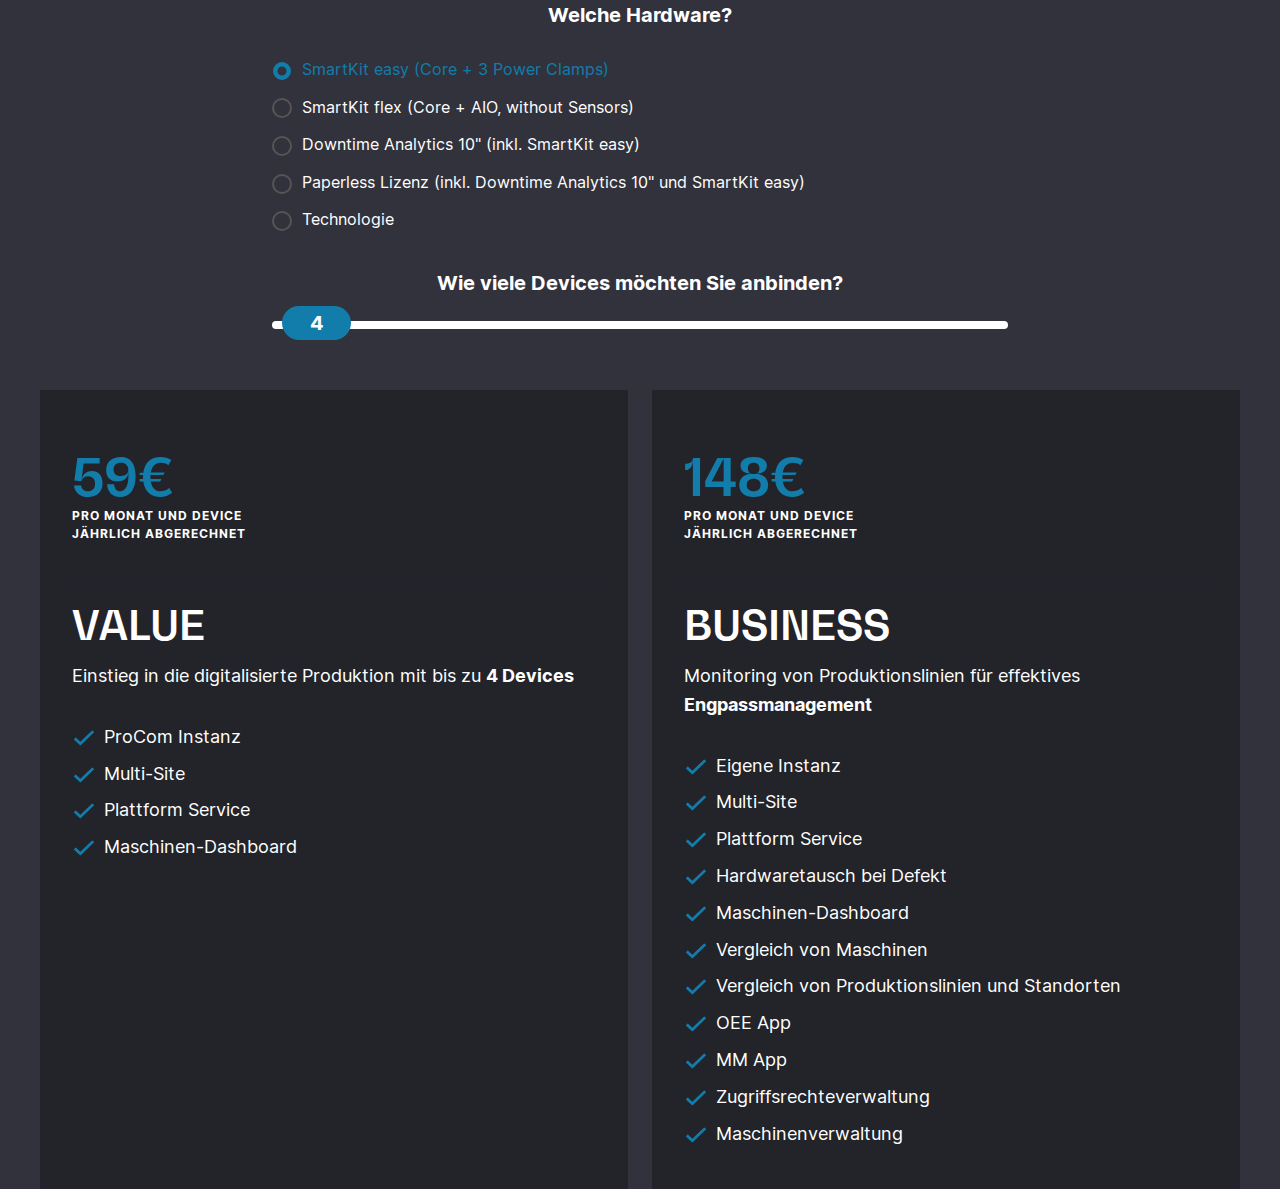
==== index.html @ 14579628 "Clv pricing test" ====
﻿<!DOCTYPE html>
<html xmlns="http://www.w3.org/1999/xhtml" class="" lang="en" style="scroll-behavior: smooth;">
  <head>
    <meta http-equiv="X-UA-Compatible" content="IE=edge">
    <meta charset="utf-8">
    <meta name="viewport" content="minimum-scale=1.0, width=device-width">
    <link rel="icon" type="image/svg+xml" href="./assets/favicon.svg">
    <link rel="icon" type="image/png" href="./assets/favicon.ico">
    <script type="text/javascript" charset="UTF-8" async="" src="code.js"></script>
    <script>
      document.documentElement.classList.remove('no-js');
    </script>
    <link href="main.css" rel="stylesheet">
    <title>Pricing | Clouver</title>
  </head>
  <body class=" js-body" style="">
    <div class="o-container-small">
	  <div class="u-typo-large-bold u-text-center">
	    Welche Hardware?
	  </div>
      <div class="u-mt-3 radio-buttons-container">
	    <div class="radio-button">
          <input class="c-hardware-input radio-button__input" type="radio" id="smartkit-easy" name="hardware" value="smartKitEasy" checked>
          <label class="radio-button__label" for="smartkit-easy"><span class="radio-button__custom"></span>SmartKit easy (Core + 3 Power Clamps)</label>
		</div>
		<br>
	    <div class="radio-button">
          <input class="c-hardware-input radio-button__input" type="radio" id="smartkit-flex" name="hardware" value="smartKitFlex">
          <label class="radio-button__label" for="smartkit-flex"><span class="radio-button__custom"></span>SmartKit flex (Core + AIO, without Sensors)</label>
		</div>
		<br>
	    <div class="radio-button">
          <input class="c-hardware-input radio-button__input" type="radio" id="downtime-analytics" name="hardware" value="downtimeAnalytics">
          <label class="radio-button__label" for="downtime-analytics"><span class="radio-button__custom"></span>Downtime Analytics 10" (inkl. SmartKit easy)</label>
		</div>
		<br>
	    <div class="radio-button">
          <input class="c-hardware-input radio-button__input" type="radio" id="paperless" name="hardware" value="paperless">
          <label class="radio-button__label" for="paperless"><span class="radio-button__custom"></span>Paperless Lizenz (inkl. Downtime Analytics 10" und SmartKit easy)</label>
		</div>
		<br>
	    <div class="radio-button">
          <input class="c-hardware-input radio-button__input" type="radio" id="technology" name="hardware" value="technology">
          <label class="radio-button__label" for="technology"><span class="radio-button__custom"></span>Technologie</label>
		</div>
      </div>
    </div>
    <div class="o-container-small">
      <div class="u-mt-3">
        <div class="u-typo-large-bold u-text-center">
          Wie viele Devices möchten Sie anbinden?
        </div>
        <div class="c-range js-range u-mt-1" style="--component-slider-thumb-width: 69px;">
          <label class="u-visually-hidden" for="range">range</label>
          <span class="c-range__value" style="transform: translateX(0px);">4</span>
          <input class="c-range__input" type="range" id="range" name="range" min="1" max="250" value="4" step="1">
          <div class="c-range__progress-bar" style="background: linear-gradient(to right, var(--token-color-primary), var(--token-color-primary) 0%, var(--token-color-neutral-0) 0%, var(--token-color-neutral-0) 100%);"></div>
        </div>
        <div class="c-loader js-loader o-flex o-jc-center u-mt-3 is-hidden ">
          <div class="c-loader__container">
            <span class="c-loader__square"></span>
            <span class="c-loader__square"></span>
            <span class="c-loader__square"></span>
            <span class="c-loader__square"></span>
          </div>
        </div>
      </div>
    </div>
	<div class="o-section u-py-0">
      <div class="o-container-large">
        <div class="o-grid o-cols-12 o-jc-center o-gap-3 js-pricing-plans u-mt-6">
          <div class="c-pricing-tier o-col-12 o-col-6@>7 is-disabled" data-pricing-type="value" data-price-on-demand="" data-on-demand-label="Price on demand" data-minimum-label="Minimum" data-up-to-label="Up to" data-display-max-items="1" data-display-min-items="1">
            <div class="c-pricing-tier__header">
              <div class="c-pricing-tier__price">
                <span class="c-pricing-tier__price-number">177</span>€
              </div>
              <div class="c-pricing-tier__required">Bis zu 4 Devices</div>
              <div class="c-pricing-tier__price-detail">
                <span class="c-pricing-tier__price-period">
                Pro Monat und Device
                </span>
                <span class="c-pricing-tier__price-period">
                Jährlich abgerechnet
                </span>
              </div>
            </div>
            <div class="c-pricing-tier__body">
              <div class="s-wysiwyg">
                <h4>VALUE</h4>
                <p></p>
                <p>Einstieg in die digitalisierte Produktion mit bis zu <strong>4 Devices</strong></p>
                <p></p>
              </div>
              <ul class="c-checklist c-pricing-tier__checklist u-stack-1">
                <li class="c-checklist__item">
                  <div class="c-checklist__icon c-checklist__icon--check">
                    <span class="c-icon c-checklist__icon-img c-icon--size-3" aria-hidden="true" focusable="false">
                      <svg xmlns="http://www.w3.org/2000/svg" xmlns:xlink="http://www.w3.org/1999/xlink" viewBox="0 0 16 16" xml:space="preserve">
                        <path d="M14.284 2.128 5.077 11.08 1.716 7.779c-.176-.136-.456-.136-.596 0l-1.015.987c-.14.136-.14.408 0 .579l4.691 4.527c.176.17.42.17.596 0L15.895 3.66c.14-.137.14-.409 0-.58l-1.015-.952c-.14-.17-.42-.17-.596 0Z"></path>
                      </svg>
                    </span>
                  </div>
                  <div class="c-checklist__item-text s-wysiwyg">
                    ProCom Instanz
                  </div>
                </li>
                <li class="c-checklist__item">
                  <div class="c-checklist__icon c-checklist__icon--check">
                    <span class="c-icon c-checklist__icon-img c-icon--size-3" aria-hidden="true" focusable="false">
                      <svg xmlns="http://www.w3.org/2000/svg" xmlns:xlink="http://www.w3.org/1999/xlink" viewBox="0 0 16 16" xml:space="preserve">
                        <path d="M14.284 2.128 5.077 11.08 1.716 7.779c-.176-.136-.456-.136-.596 0l-1.015.987c-.14.136-.14.408 0 .579l4.691 4.527c.176.17.42.17.596 0L15.895 3.66c.14-.137.14-.409 0-.58l-1.015-.952c-.14-.17-.42-.17-.596 0Z"></path>
                      </svg>
                    </span>
                  </div>
                  <div class="c-checklist__item-text s-wysiwyg">
                    Multi-Site
                  </div>
                </li>
                <li class="c-checklist__item">
                  <div class="c-checklist__icon c-checklist__icon--check">
                    <span class="c-icon c-checklist__icon-img c-icon--size-3" aria-hidden="true" focusable="false">
                      <svg xmlns="http://www.w3.org/2000/svg" xmlns:xlink="http://www.w3.org/1999/xlink" viewBox="0 0 16 16" xml:space="preserve">
                        <path d="M14.284 2.128 5.077 11.08 1.716 7.779c-.176-.136-.456-.136-.596 0l-1.015.987c-.14.136-.14.408 0 .579l4.691 4.527c.176.17.42.17.596 0L15.895 3.66c.14-.137.14-.409 0-.58l-1.015-.952c-.14-.17-.42-.17-.596 0Z"></path>
                      </svg>
                    </span>
                  </div>
                  <div class="c-checklist__item-text s-wysiwyg">
                    Plattform Service
                  </div>
                </li>
                <li class="c-checklist__item">
                  <div class="c-checklist__icon c-checklist__icon--check">
                    <span class="c-icon c-checklist__icon-img c-icon--size-3" aria-hidden="true" focusable="false">
                      <svg xmlns="http://www.w3.org/2000/svg" xmlns:xlink="http://www.w3.org/1999/xlink" viewBox="0 0 16 16" xml:space="preserve">
                        <path d="M14.284 2.128 5.077 11.08 1.716 7.779c-.176-.136-.456-.136-.596 0l-1.015.987c-.14.136-.14.408 0 .579l4.691 4.527c.176.17.42.17.596 0L15.895 3.66c.14-.137.14-.409 0-.58l-1.015-.952c-.14-.17-.42-.17-.596 0Z"></path>
                      </svg>
                    </span>
                  </div>
                  <div class="c-checklist__item-text s-wysiwyg">
                    Maschinen-Dashboard
                  </div>
                </li>
              </ul>
            </div>
          </div>
          <div class="c-pricing-tier o-col-12 o-col-6@>7" data-pricing-type="business" data-price-on-demand="" data-on-demand-label="Price on demand" data-minimum-label="Minimum" data-up-to-label="Up to" data-display-max-items="1" data-display-min-items="1">
            <!-- <div class="c-pricing-tier__tag"> -->
              <!-- <div class="c-tag c-tag--tertiary"> -->
                <!-- Most popular -->
              <!-- </div> -->
            <!-- </div> -->
            <div class="c-pricing-tier__header">
              <div class="c-pricing-tier__price">
                <span class="c-pricing-tier__price-number">615</span>€
              </div>
              <div class="c-pricing-tier__required"></div>
              <div class="c-pricing-tier__price-detail">
                <span class="c-pricing-tier__price-period">
                Pro Monat und Device
                </span>
                <span class="c-pricing-tier__price-period">
                Jährlich abgerechnet
                </span>
              </div>
            </div>
            <div class="c-pricing-tier__body">
              <div class="s-wysiwyg">
                <h4>BUSINESS</h4>
                <p></p>
                <p>Monitoring von Produktionslinien für effektives <strong>Engpassmanagement</strong></p>
                <p></p>
              </div>
              <ul class="c-checklist c-pricing-tier__checklist u-stack-1">
                <li class="c-checklist__item">
                  <div class="c-checklist__icon c-checklist__icon--check">
                    <span class="c-icon c-checklist__icon-img c-icon--size-3" aria-hidden="true" focusable="false">
                      <svg xmlns="http://www.w3.org/2000/svg" xmlns:xlink="http://www.w3.org/1999/xlink" viewBox="0 0 16 16" xml:space="preserve">
                        <path d="M14.284 2.128 5.077 11.08 1.716 7.779c-.176-.136-.456-.136-.596 0l-1.015.987c-.14.136-.14.408 0 .579l4.691 4.527c.176.17.42.17.596 0L15.895 3.66c.14-.137.14-.409 0-.58l-1.015-.952c-.14-.17-.42-.17-.596 0Z"></path>
                      </svg>
                    </span>
                  </div>
                  <div class="c-checklist__item-text s-wysiwyg">
                    Eigene Instanz
                  </div>
                </li>
                <li class="c-checklist__item">
                  <div class="c-checklist__icon c-checklist__icon--check">
                    <span class="c-icon c-checklist__icon-img c-icon--size-3" aria-hidden="true" focusable="false">
                      <svg xmlns="http://www.w3.org/2000/svg" xmlns:xlink="http://www.w3.org/1999/xlink" viewBox="0 0 16 16" xml:space="preserve">
                        <path d="M14.284 2.128 5.077 11.08 1.716 7.779c-.176-.136-.456-.136-.596 0l-1.015.987c-.14.136-.14.408 0 .579l4.691 4.527c.176.17.42.17.596 0L15.895 3.66c.14-.137.14-.409 0-.58l-1.015-.952c-.14-.17-.42-.17-.596 0Z"></path>
                      </svg>
                    </span>
                  </div>
                  <div class="c-checklist__item-text s-wysiwyg">
                    Multi-Site
                  </div>
                </li>
                <li class="c-checklist__item">
                  <div class="c-checklist__icon c-checklist__icon--check">
                    <span class="c-icon c-checklist__icon-img c-icon--size-3" aria-hidden="true" focusable="false">
                      <svg xmlns="http://www.w3.org/2000/svg" xmlns:xlink="http://www.w3.org/1999/xlink" viewBox="0 0 16 16" xml:space="preserve">
                        <path d="M14.284 2.128 5.077 11.08 1.716 7.779c-.176-.136-.456-.136-.596 0l-1.015.987c-.14.136-.14.408 0 .579l4.691 4.527c.176.17.42.17.596 0L15.895 3.66c.14-.137.14-.409 0-.58l-1.015-.952c-.14-.17-.42-.17-.596 0Z"></path>
                      </svg>
                    </span>
                  </div>
                  <div class="c-checklist__item-text s-wysiwyg">
                    Plattform Service
                  </div>
                  <!-- <div class="c-checklist__label"> -->
                    <!-- NEW -->
                  <!-- </div> -->
                </li>
                <li class="c-checklist__item">
                  <div class="c-checklist__icon c-checklist__icon--check">
                    <span class="c-icon c-checklist__icon-img c-icon--size-3" aria-hidden="true" focusable="false">
                      <svg xmlns="http://www.w3.org/2000/svg" xmlns:xlink="http://www.w3.org/1999/xlink" viewBox="0 0 16 16" xml:space="preserve">
                        <path d="M14.284 2.128 5.077 11.08 1.716 7.779c-.176-.136-.456-.136-.596 0l-1.015.987c-.14.136-.14.408 0 .579l4.691 4.527c.176.17.42.17.596 0L15.895 3.66c.14-.137.14-.409 0-.58l-1.015-.952c-.14-.17-.42-.17-.596 0Z"></path>
                      </svg>
                    </span>
                  </div>
                  <div class="c-checklist__item-text s-wysiwyg">
                    Hardwaretausch bei Defekt
                  </div>
                </li>
                <li class="c-checklist__item">
                  <div class="c-checklist__icon c-checklist__icon--check">
                    <span class="c-icon c-checklist__icon-img c-icon--size-3" aria-hidden="true" focusable="false">
                      <svg xmlns="http://www.w3.org/2000/svg" xmlns:xlink="http://www.w3.org/1999/xlink" viewBox="0 0 16 16" xml:space="preserve">
                        <path d="M14.284 2.128 5.077 11.08 1.716 7.779c-.176-.136-.456-.136-.596 0l-1.015.987c-.14.136-.14.408 0 .579l4.691 4.527c.176.17.42.17.596 0L15.895 3.66c.14-.137.14-.409 0-.58l-1.015-.952c-.14-.17-.42-.17-.596 0Z"></path>
                      </svg>
                    </span>
                  </div>
                  <div class="c-checklist__item-text s-wysiwyg">
                    Maschinen-Dashboard
                  </div>
                </li>
                <li class="c-checklist__item">
                  <div class="c-checklist__icon c-checklist__icon--check">
                    <span class="c-icon c-checklist__icon-img c-icon--size-3" aria-hidden="true" focusable="false">
                      <svg xmlns="http://www.w3.org/2000/svg" xmlns:xlink="http://www.w3.org/1999/xlink" viewBox="0 0 16 16" xml:space="preserve">
                        <path d="M14.284 2.128 5.077 11.08 1.716 7.779c-.176-.136-.456-.136-.596 0l-1.015.987c-.14.136-.14.408 0 .579l4.691 4.527c.176.17.42.17.596 0L15.895 3.66c.14-.137.14-.409 0-.58l-1.015-.952c-.14-.17-.42-.17-.596 0Z"></path>
                      </svg>
                    </span>
                  </div>
                  <div class="c-checklist__item-text s-wysiwyg">
                    Vergleich von Maschinen
                  </div>
                </li>
                <li class="c-checklist__item">
                  <div class="c-checklist__icon c-checklist__icon--check">
                    <span class="c-icon c-checklist__icon-img c-icon--size-3" aria-hidden="true" focusable="false">
                      <svg xmlns="http://www.w3.org/2000/svg" xmlns:xlink="http://www.w3.org/1999/xlink" viewBox="0 0 16 16" xml:space="preserve">
                        <path d="M14.284 2.128 5.077 11.08 1.716 7.779c-.176-.136-.456-.136-.596 0l-1.015.987c-.14.136-.14.408 0 .579l4.691 4.527c.176.17.42.17.596 0L15.895 3.66c.14-.137.14-.409 0-.58l-1.015-.952c-.14-.17-.42-.17-.596 0Z"></path>
                      </svg>
                    </span>
                  </div>
                  <div class="c-checklist__item-text s-wysiwyg">
                    Vergleich von Produktionslinien und Standorten
                  </div>
                </li>
                <li class="c-checklist__item">
                  <div class="c-checklist__icon c-checklist__icon--check">
                    <span class="c-icon c-checklist__icon-img c-icon--size-3" aria-hidden="true" focusable="false">
                      <svg xmlns="http://www.w3.org/2000/svg" xmlns:xlink="http://www.w3.org/1999/xlink" viewBox="0 0 16 16" xml:space="preserve">
                        <path d="M14.284 2.128 5.077 11.08 1.716 7.779c-.176-.136-.456-.136-.596 0l-1.015.987c-.14.136-.14.408 0 .579l4.691 4.527c.176.17.42.17.596 0L15.895 3.66c.14-.137.14-.409 0-.58l-1.015-.952c-.14-.17-.42-.17-.596 0Z"></path>
                      </svg>
                    </span>
                  </div>
                  <div class="c-checklist__item-text s-wysiwyg">
                    OEE App
                  </div>
                </li>
                <li class="c-checklist__item">
                  <div class="c-checklist__icon c-checklist__icon--check">
                    <span class="c-icon c-checklist__icon-img c-icon--size-3" aria-hidden="true" focusable="false">
                      <svg xmlns="http://www.w3.org/2000/svg" xmlns:xlink="http://www.w3.org/1999/xlink" viewBox="0 0 16 16" xml:space="preserve">
                        <path d="M14.284 2.128 5.077 11.08 1.716 7.779c-.176-.136-.456-.136-.596 0l-1.015.987c-.14.136-.14.408 0 .579l4.691 4.527c.176.17.42.17.596 0L15.895 3.66c.14-.137.14-.409 0-.58l-1.015-.952c-.14-.17-.42-.17-.596 0Z"></path>
                      </svg>
                    </span>
                  </div>
                  <div class="c-checklist__item-text s-wysiwyg">
                    MM App
                  </div>
                </li>
                <li class="c-checklist__item">
                  <div class="c-checklist__icon c-checklist__icon--check">
                    <span class="c-icon c-checklist__icon-img c-icon--size-3" aria-hidden="true" focusable="false">
                      <svg xmlns="http://www.w3.org/2000/svg" xmlns:xlink="http://www.w3.org/1999/xlink" viewBox="0 0 16 16" xml:space="preserve">
                        <path d="M14.284 2.128 5.077 11.08 1.716 7.779c-.176-.136-.456-.136-.596 0l-1.015.987c-.14.136-.14.408 0 .579l4.691 4.527c.176.17.42.17.596 0L15.895 3.66c.14-.137.14-.409 0-.58l-1.015-.952c-.14-.17-.42-.17-.596 0Z"></path>
                      </svg>
                    </span>
                  </div>
                  <div class="c-checklist__item-text s-wysiwyg">
                    Zugriffsrechteverwaltung
                  </div>
                </li>
                <li class="c-checklist__item">
                  <div class="c-checklist__icon c-checklist__icon--check">
                    <span class="c-icon c-checklist__icon-img c-icon--size-3" aria-hidden="true" focusable="false">
                      <svg xmlns="http://www.w3.org/2000/svg" xmlns:xlink="http://www.w3.org/1999/xlink" viewBox="0 0 16 16" xml:space="preserve">
                        <path d="M14.284 2.128 5.077 11.08 1.716 7.779c-.176-.136-.456-.136-.596 0l-1.015.987c-.14.136-.14.408 0 .579l4.691 4.527c.176.17.42.17.596 0L15.895 3.66c.14-.137.14-.409 0-.58l-1.015-.952c-.14-.17-.42-.17-.596 0Z"></path>
                      </svg>
                    </span>
                  </div>
                  <div class="c-checklist__item-text s-wysiwyg">
                    Maschinenverwaltung
                  </div>
                </li>
              </ul>
            </div>
          </div>
        </div>
      </div>
    </div>

  </body>
</html>
---- main.css ----
﻿@charset "UTF-8";
*,:after,:before {
  box-sizing:border-box
}
html[focus-within] {
  scroll-behavior:smooth
}
html:focus-within {
  scroll-behavior:smooth
}
body {
  -webkit-text-size-adjust:100%;
  text-rendering:optimizespeed
}



a,
abbr,
acronym,
address,
applet,
article,
aside,
audio,
b,
big,
blockquote,
body,
canvas,
caption,
center,
cite,
code,
dd,
del,
details,
dfn,
div,
dl,
dt,
em,
embed,
fieldset,
figcaption,
figure,
footer,
form,
h1,
h2,
h3,
h4,
h5,
h6,
header,
hgroup,
html,
i,
iframe,
img,
ins,
kbd,
label,
legend,
li,
mark,
menu,
nav,
object,
ol,
output,
p,
pre,
q,
ruby,
s,
samp,
section,
small,
span,
strike,
strong,
sub,
summary,
sup,
table,
tbody,
td,
tfoot,
th,
thead,
time,
tr,
tt,
u,
ul,
var,
video {
  border:0;
  font:inherit;
  font-size:100%;
  margin:0;
  padding:0;
  vertical-align:baseline
}
article,
aside,
details,
figcaption,
figure,
footer,
header,
hgroup,
menu,
nav,
section {
  display:block
}
ol[class],
ol[role=list],
ul[class],
ul[role=list] {
  list-style:none
}
a:not([class]) {
  -webkit-text-decoration-skip:ink;
  text-decoration-skip-ink:auto
}
a:not([href]),
a:not([href]):hover {
  color:inherit;
  text-decoration:none
}
blockquote,
q {
  quotes:none
}
blockquote:after,
blockquote:before,
q:after,
q:before {
  content:"";
  content:none
}
abbr[title] {
  cursor:help;
  text-decoration:underline;
  -webkit-text-decoration:underline dotted currentColor;
  text-decoration:underline dotted currentColor;
  -webkit-text-decoration-skip-ink:none;
  text-decoration-skip-ink:none
}
address {
  font-style:normal;
  line-height:inherit
}
sub,
sup {
  line-height:0;
  position:relative;
  vertical-align:baseline
}
code,
kbd,
pre,
samp {
  font-size:1em
}
pre {
  display:block;
  margin:0;
  overflow:auto
}
pre code {
  color:inherit;
  font-size:inherit;
  word-break:normal
}
code {
  word-wrap:break-word
}
a>code {
  color:inherit
}
kbd kbd {
  font-size:1em;
  padding:0
}
img,
svg {
  vertical-align:middle
}
img,
picture {
  display:block;
  max-width:100%
}
table {
  border-collapse:collapse;
  border-spacing:0;
  caption-side:bottom
}
caption {
  text-align:left
}
th {
  text-align:inherit;
  text-align:-webkit-match-parent
}
tbody,
td,
tfoot,
th,
thead,
tr {
  border:0 solid;
  border-color:inherit
}
label {
  display:inline-block
}
button {
  border-radius:0
}
button,
input,
select,
textarea {
  font:inherit
}
button,
input,
optgroup,
select,
textarea {
  font-family:inherit;
  font-size:inherit;
  line-height:inherit;
  margin:0
}
button:focus:not(.focus-visible) {
  outline:0
}
button:focus:not(:focus-visible) {
  outline:0
}
button,
select {
  text-transform:none
}
[role=button],
button {
  cursor:pointer
}
select {
  word-wrap:normal
}
select:disabled {
  opacity:1
}
[list]::-webkit-calendar-picker-indicator {
  display:none
}
[type=button],
[type=reset],
[type=submit],
button {
  -webkit-appearance:button
}
::-moz-focus-inner {
  border-style:none;
  padding:0
}
textarea {
  resize:vertical
}
fieldset {
  border:0;
  margin:0;
  min-width:0;
  padding:0
}
legend {
  float:left;
  line-height:inherit;
  padding:0;
  width:100%
}
legend+* {
  clear:left
}
::-webkit-datetime-edit-day-field,
::-webkit-datetime-edit-fields-wrapper,
::-webkit-datetime-edit-hour-field,
::-webkit-datetime-edit-minute,
::-webkit-datetime-edit-month-field,
::-webkit-datetime-edit-text,
::-webkit-datetime-edit-year-field {
  padding:0
}
::-webkit-inner-spin-button {
  height:auto
}
[type=search] {
  -webkit-appearance:textfield;
  outline-offset:-2px
}
::-webkit-search-decoration {
  -webkit-appearance:none
}
::-webkit-color-swatch-wrapper {
  padding:0
}
::file-selector-button {
  font:inherit
}
::-webkit-file-upload-button {
  -webkit-appearance:button;
  font:inherit
}
output {
  display:inline-block
}
iframe {
  border:0
}
summary {
  cursor:pointer;
  display:list-item
}
progress {
  vertical-align:baseline
}
[hidden] {
  display:none!important
}
@media (prefers-reduced-motion:reduce) {
  html[focus-within] {
    scroll-behavior:auto
  }
  html:focus-within {
    scroll-behavior:auto
  }
  *,
  :after,
  :before {
    animation-duration:.01ms!important;
    animation-iteration-count:1!important;
    scroll-behavior:auto!important;
    transition-duration:.01ms!important
  }
}
:root {
  font-size:100%;
  height:-webkit-fill-available;
  min-height:100%;
  overflow-y:scroll
}
html {
  --c-site-header-height:5rem;
  scroll-behavior:smooth
}
@media screen and (min-width:62em) {
  html {
    --c-site-header-height:5.75rem
  }
}
body {
  -webkit-font-smoothing:antialiased;
  -moz-osx-font-smoothing:grayscale;
  min-height:100vh;
  min-height:-webkit-fill-available
}
.p-main {
  padding-top:5rem;
  padding-top:var(--c-site-header-height);
  position:relative
}
.p-main:before {
  background-color:#121a2b;
  background-color:var(--token-color-neutral-0);
  content:"";
  display:block;
  height:5rem;
  height:var(--c-site-header-height);
  left:0;
  position:absolute;
  top:0;
  width:100%
}
@font-face {
  font-family:"Inter";
  font-style:normal;
  font-weight:400;
  font-display:swap;
  src:url("./assets/inter-400-regular.woff2") format("woff2");
  unicode-range:U+0000-00FF,
  U+0131,
  U+0152-0153,
  U+02BB-02BC,
  U+02C6,
  U+02DA,
  U+02DC,
  U+2000-206F,
  U+2074,
  U+20AC,
  U+2122,
  U+2191,
  U+2193,
  U+2212,
  U+2215,
  U+FEFF,
  U+FFFD
}
@font-face {
  font-family:"Inter";
  font-style:italic;
  font-weight:400;
  font-display:swap;
  src:url("./assets/inter-400-italic.woff2") format("woff2");
  unicode-range:U+0000-00FF,
  U+0131,
  U+0152-0153,
  U+02BB-02BC,
  U+02C6,
  U+02DA,
  U+02DC,
  U+2000-206F,
  U+2074,
  U+20AC,
  U+2122,
  U+2191,
  U+2193,
  U+2212,
  U+2215,
  U+FEFF,
  U+FFFD
}
@font-face {
  font-family:"Inter";
  font-style:normal;
  font-weight:700;
  font-display:swap;
  src:url("./assets/inter-700-bold.woff2") format("woff2");
  unicode-range:U+0000-00FF,
  U+0131,
  U+0152-0153,
  U+02BB-02BC,
  U+02C6,
  U+02DA,
  U+02DC,
  U+2000-206F,
  U+2074,
  U+20AC,
  U+2122,
  U+2191,
  U+2193,
  U+2212,
  U+2215,
  U+FEFF,
  U+FFFD
}
@font-face {
  font-family:"Bw Gradual";
  font-style:normal;
  font-weight:700;
  font-display:swap;
  src:url("./assets/bw-gradual-700-bold.woff2") format("woff2");
  unicode-range:U+0000-00FF,
  U+0131,
  U+0152-0153,
  U+02BB-02BC,
  U+02C6,
  U+02DA,
  U+02DC,
  U+2000-206F,
  U+2074,
  U+20AC,
  U+2122,
  U+2191,
  U+2193,
  U+2212,
  U+2215,
  U+FEFF,
  U+FFFD
}
:root {
  --token-color-primary:#127dab;
  --token-color-secondary:#47cbff;
  --token-color-tertiary:#7b61ff;
  --token-color-neutral-0:#fff;
  --token-color-neutral-0-4:rgba(18,26,43,.04);
  --token-color-neutral-0-10:rgba(18,26,43,.1);
  --token-color-neutral-0-20:rgba(18,26,43,.2);
  --token-color-neutral-0-40:rgba(18,26,43,.4);
  --token-color-neutral-0-50:rgba(18,26,43,.5);
  --token-color-neutral-0-60:rgba(18,26,43,.6);
  --token-color-neutral-0-85:rgba(18,26,43,.85);
  --token-color-neutral-30:#424957;
  --token-color-neutral-56:#888c96;
  --token-color-neutral-90:#f3f5f7;
  --token-color-neutral-100:#32323c;
  --token-color-neutral-100-10:hsla(0,0%,100%,.1);
  --token-color-neutral-100-20:hsla(0,0%,100%,.2);
  --token-color-neutral-100-50:hsla(0,0%,100%,.5);
  --token-color-neutral-100-80:hsla(0,0%,100%,.8);
  --token-color-default-background:var(--token-color-neutral-100);
  --token-color-default-text:var(--token-color-neutral-0);
  --token-color-default-link:var(--token-color-neutral-0);
  --token-color-default-link-hover:var(--token-color-primary);
  --token-color-default-focus:var(--token-color-secondary);
  --token-color-default-border:var(--token-color-primary);
  --token-color-default-box-shadow:rgba(61,67,127,.2);
  --token-color-default-transparent:rgba(18,26,43,0);
  --token-color-succes-100:#b8f887;
  --token-color-succes-100-10:hsla(94,89%,75%,.1);
  --token-font-family-primary:Inter,Roboto,sans-serif;
  --token-h1-font-family:Bw Gradual;
  --token-h1-font-weight:700;
  --token-h1-font-size:3.25rem;
  --token-h1-line-height:1;
  --token-h2-font-family:Bw Gradual;
  --token-h2-font-weight:700;
  --token-h2-font-size:2.75rem;
  --token-h2-line-height:1;
  --token-h3-font-family:Bw Gradual;
  --token-h3-font-weight:700;
  --token-h3-font-size:2rem;
  --token-h3-line-height:1.1;
  --token-h4-font-family:Bw Gradual;
  --token-h4-font-weight:700;
  --token-h4-font-size:1.5rem;
  --token-h4-line-height:1.1;
  --token-h5-font-family:Bw Gradual;
  --token-h5-font-weight:700;
  --token-h5-font-size:0.75rem;
  --token-h5-line-height:1.125rem;
  --token-h6-font-family:var(--token-font-family-primary);
  --token-h6-font-weight:700;
  --token-h6-font-size:1.25rem;
  --token-h6-line-height:1.1;
  --token-h7-font-family:var(--token-font-family-primary);
  --token-h7-font-weight:700;
  --token-h7-font-size:1.125rem;
  --token-h7-line-height:1.1;
  --token-subtitle-font-family:var(--token-font-family-primary);
  --token-subtitle-font-weight:700;
  --token-subtitle-font-size:0.75rem;
  --token-subtitle-line-height:1.125rem;
  --token-subtitle-text-transform:uppercase;
  --token-subtitle-letter-spacing:0.0625rem;
  --token-subtitle-extra-small-font-size:0.6875rem;
  --token-subtitle-small-font-size:0.75rem;
  --token-subtitle-medium-font-size:1rem;
  --token-p-font-family:var(--token-font-family-primary);
  --token-p-font-weight:100;
  --token-p-font-size:1rem;
  --token-p-line-height:1.6;
  --token-p-small-font-size:1rem;
  --token-p-xsmall-font-size:0.875rem;
  --token-p-bold-font-family:var(--token-font-family-primary);
  --token-p-bold-font-weight:700;
  --token-p-bold-font-size:1rem;
  --token-p-bold-line-height:1.6;
  --token-p-large-bold-font-family:var(--token-font-family-primary);
  --token-p-large-bold-font-weight:700;
  --token-p-large-bold-font-size:1.125rem;
  --token-p-large-bold-line-height:1.6;
  --token-p-large-font-family:var(--token-font-family-primary);
  --token-p-large-font-weight:100;
  --token-p-large-font-size:1.125rem;
  --token-p-large-line-height:1.6;
  --token-tag-font-family:var(--token-font-family-primary);
  --token-tag-font-weight:700;
  --token-tag-font-size:0.75rem;
  --token-tag-line-height:1.125rem;
  --token-tag-text-transform:uppercase;
  --token-tag-letter-spacing:0.0625rem;
  --token-footer-legal-link-font-family:var(--token-font-family-primary);
  --token-footer-legal-link-font-weight:100;
  --token-footer-legal-link-font-size:0.875rem;
  --token-footer-legal-link-line-height:1.125rem;
  --token-link-font-family:var(--token-font-family-primary);
  --token-link-font-weight:700;
  --token-link-font-size:1rem;
  --token-link-line-height:1.4;
  --token-link-small-font-size:0.875rem;
  --token-link-small-line-height:1.2;
  --token-label-font-family:var(--token-font-family-primary);
  --token-label-font-weight:100;
  --token-label-font-size:0.75rem;
  --token-label-line-height:1.125rem;
  --token-label-active-font-weight:700
}
@media screen and (min-width:45em) {
  :root {
    --token-h1-font-size:4.5rem
  }
}
@media screen and (min-width:75em) {
  :root {
    --token-h1-font-size:6.25rem
  }
}
@media screen and (min-width:45em) {
  :root {
    --token-h2-font-size:4rem
  }
}
@media screen and (min-width:75em) {
  :root {
    --token-h2-font-size:4.5rem
  }
}
@media screen and (min-width:45em) {
  :root {
    --token-h3-font-size:3.25rem;
    --token-h4-font-size:2.5rem;
    --token-h5-font-size:0.75rem;
    --token-h6-font-size:2rem;
    --token-h7-font-size:1.5rem;
    --token-subtitle-extra-small-font-size:1.125rem;
    --token-subtitle-font-size:1.125rem;
    --token-p-font-size:1.125rem;
    --token-p-bold-font-size:1.125rem;
    --token-p-large-bold-font-size:1.25rem;
    --token-p-large-font-size:1.25rem
  }
}
:root {
  --token-border-radius-small:0.125rem;
  --token-border-radius-medium:0.25rem;
  --token-border-radius-large:8px;
  --token-border-radius-xl:16px;
  --token-border-radius-xxl:24px;
  --token-border-radius-round:100%;
  --token-border-width-thin:0.0625rem;
  --token-border-width-slim:0.125rem;
  --token-border-width-strong:0.1875rem;
  --token-border-width-fat:0.3125rem;
  --token-border-style-default:solid;
  --token-border-style-focus:dashed;
  --token-box-shadow-subtle:0 0.25rem 0.5rem var(--token-color-default-box-shadow);
  --token-box-shadow-pronounced:0 0.75rem 1rem var(--token-color-default-box-shadow);
  --token-box-shadow-strong:0 0 1rem var(--token-color-default-box-shadow);
  --token-box-shadow-distant:0 1rem 1.5rem var(--token-color-default-box-shadow);
  --token-box-shadow-extra-distant:3.125rem 3.125rem 3.75rem 0.625rem var(--token-color-default-box-shadow);
  --token-transition-duration-1:100ms;
  --token-transition-duration-2:200ms;
  --token-transition-duration-default:250ms;
  --token-transition-duration-3:300ms;
  --token-transition-duration-4:400ms;
  --token-transition-duration-5:500ms;
  --token-transition-duration-8:800ms;
  --token-transition-timing-function-default:ease-in-out;
  --token-transition-timing-function-overshoot:cubic-bezier(0.18,0.89,0.32,1.28);
  --token-transition-timing-function-ease-out:cubic-bezier(0,0.59,0.23,1);
  --token-gradient-default-up:linear-gradient(359.98deg,var(--token-color-primary) 12.98%,var(--token-color-tertiary) 64.89%,var(--token-color-secondary) 116.05%);
  --token-gradient-default-down:linear-gradient(180deg,var(--token-color-primary) 12.98%,var(--token-color-tertiary) 64.89%,var(--token-color-secondary) 116.05%);
  --token-gradient-default-vertical:linear-gradient(90.16deg,var(--token-color-primary) -0.65%,var(--token-color-tertiary) 80.71%,var(--token-color-secondary) 101.13%);
  --token-gradient-overlay-media:linear-gradient(180deg,transparent 21.62%,var(--token-color-neutral-0-50) 89.89%);
  --token-linear-gradient-start:var(--token-color-primary);
  --token-linear-gradient-middle:var(--token-color-tertiary);
  --token-linear-gradient-end:var(--token-color-secondary);
  --token-linear-gradient-vertical-angle:5deg;
  --token-linear-gradient-vertical:linear-gradient(var(--token-linear-gradient-vertical-angle),var(--token-linear-gradient-start),var(--token-linear-gradient-middle),var(--token-linear-gradient-end));
  --token-linear-gradient-horizontal-angle:90deg;
  --token-linear-gradient-horizontal:linear-gradient(var(--token-linear-gradient-horizontal-angle),var(--token-linear-gradient-start),var(--token-linear-gradient-middle),var(--token-linear-gradient-end));
  --token-linear-gradient-transparent-start:var(--token-color-default-transparent);
  --token-linear-gradient-transparent-end:var(--token-color-neutral-0);
  --token-linear-gradient-transparent:linear-gradient(var(--token-linear-gradient-transparent-start),var(--token-linear-gradient-transparent-end))
}
body {
  background-color:#32323c;
  background-color:var(--token-color-default-background);
  color:#121a2b;
  color:var(--token-color-default-text);
  font-family:Inter,Roboto,sans-serif;
  font-family:var(--token-p-font-family);
  font-size:1rem;
  font-size:var(--token-p-font-size);
  font-weight:100;
  font-weight:var(--token-p-font-weight);
  line-height:1.6;
  line-height:var(--token-p-line-height);
  overflow-x:hidden
}
body.has-scroll-disabled {
  left:0;
  pointer-events:none;
  position:fixed;
  right:0;
  width:100%
}
@media screen and (max-width:44.9375em) {
  body.has-scroll-disabled-mobile {
    left:0;
    pointer-events:none;
    position:fixed;
    right:0;
    width:100%
  }
}
.focus-visible {
  outline:.1875rem dashed #47cbff;
  outline:var(--token-border-width-strong) var(--token-border-style-focus) var(--token-color-default-focus)
}
:focus-visible {
  outline:.1875rem dashed #47cbff;
  outline:var(--token-border-width-strong) var(--token-border-style-focus) var(--token-color-default-focus)
}
h1 {
  font-family:Inter,Roboto,sans-serif;
  font-family:var(--token-h1-font-family);
  font-size:3.25rem;
  font-size:var(--token-h1-font-size);
  font-weight:700;
  font-weight:var(--token-h1-font-weight);
  line-height:1;
  line-height:var(--token-h1-line-height)
}
h2,
h3,
h4,
h5,
h6 {
  color:#121a2b;
  color:var(--scope-scheme-contrast,var(--token-color-neutral-0))
}
h2 {
  font-family:Inter,Roboto,sans-serif;
  font-family:var(--token-h2-font-family);
  font-size:2.75rem;
  font-size:var(--token-h2-font-size);
  font-weight:700;
  font-weight:var(--token-h2-font-weight);
  line-height:1;
  line-height:var(--token-h2-line-height)
}
h3 {
  font-family:Inter,Roboto,sans-serif;
  font-family:var(--token-h3-font-family);
  font-size:2rem;
  font-size:var(--token-h3-font-size);
  font-weight:700;
  font-weight:var(--token-h3-font-weight);
  line-height:1.1;
  line-height:var(--token-h3-line-height)
}
h4 {
  font-family:Inter,Roboto,sans-serif;
  font-family:var(--token-h4-font-family);
  font-size:1.5rem;
  font-size:var(--token-h4-font-size);
  font-weight:700;
  font-weight:var(--token-h4-font-weight);
  line-height:1.1;
  line-height:var(--token-h4-line-height)
}
h5 {
  font-family:Inter,Roboto,sans-serif;
  font-family:var(--token-h5-font-family);
  font-size:.75rem;
  font-size:var(--token-h5-font-size);
  font-weight:700;
  font-weight:var(--token-h5-font-weight);
  line-height:1.125rem;
  line-height:var(--token-h5-line-height);
  text-transform:uppercase
}
h6 {
  font-family:Inter,Roboto,sans-serif;
  font-family:var(--token-h7-font-family);
  font-size:1.125rem;
  font-size:var(--token-h7-font-size);
  font-weight:700;
  font-weight:var(--token-h7-font-weight);
  line-height:1.1;
  line-height:var(--token-h7-line-height)
}
p {
  color:#121a2b;
  color:var(--scope-scheme-contrast,var(--token-color-neutral-0))
}
a,
p {
  font-family:Inter,Roboto,sans-serif;
  font-family:var(--token-p-font-family);
  font-size:1rem;
  font-size:var(--token-p-font-size);
  font-weight:100;
  font-weight:var(--token-p-font-weight);
  line-height:1.6;
  line-height:var(--token-p-line-height)
}
a {
  color:#121a2b;
  color:var(--token-color-default-link);
  transition:color .25s ease-in-out;
  transition:color var(--token-transition-duration-default) ease-in-out
}
a:hover {
  color:#ff196a;
  color:var(--token-color-default-link-hover)
}
.o-grid {
  display:grid
}
[class*=o-grid][class*=o-gap] {
  gap:initial;
  gap:var(--object-grid-gap,unset)
}
[class*=o-grid][class*=o-col-gap] {
  -moz-column-gap:initial;
  column-gap:normal;
  -moz-column-gap:var(--object-grid-col-gap,unset);
  column-gap:var(--object-grid-col-gap,unset)
}
[class*=o-grid][class*=o-row-gap] {
  row-gap:normal;
  row-gap:var(--object-grid-row-gap,unset)
}
[class*=o-grid].o-gap,
[class*=o-grid].o-gap-2 {
  --object-grid-gap:16px
}
[class*=o-grid].o-gap-3 {
  --object-grid-gap:24px
}
[class*=o-grid].o-gap-4 {
  --object-grid-gap:32px
}
[class*=o-grid].o-col-gap-5 {
  --object-grid-col-gap:40px
}
[class*=o-grid].o-row-gap-4 {
  --object-grid-row-gap:32px
}
[class*=o-grid].o-row-gap-5 {
  --object-grid-row-gap:40px
}
@media screen and (min-width:62em) {
  [class*=o-grid].o-gap\@\>9 {
    --object-grid-gap:16px
  }
}
@media screen and (min-width:45em) {
  [class*=o-grid].o-gap-4\@\>7 {
    --object-grid-gap:32px
  }
}
@media screen and (min-width:75em) {
  [class*=o-grid].o-gap-7\@\>12 {
    --object-grid-gap:56px
  }
}
[class*=o-grid][class*=o-cols] {
  --object-grid-cols-amount:1;
  --object-grid-cols:repeat(var(--object-grid-cols-amount),minmax(0,1fr));
  grid-template-columns:var(--object-grid-cols)
}
[class*=o-grid].o-cols-1 {
  --object-grid-cols-amount:1
}
[class*=o-grid].o-cols-10 {
  --object-grid-cols-amount:10
}
[class*=o-grid].o-cols-12 {
  --object-grid-cols-amount:12
}
@media screen and (min-width:45em) {
  [class*=o-grid].o-cols-2\@\>7 {
    --object-grid-cols-amount:2
  }
  [class*=o-grid].o-cols-12\@\>7 {
    --object-grid-cols-amount:12
  }
}
@media screen and (min-width:62em) {
  [class*=o-grid].o-cols-12\@\>9 {
    --object-grid-cols-amount:12
  }
}
@media screen and (min-width:75em) {
  [class*=o-grid].o-cols-1\@\>12 {
    --object-grid-cols-amount:1
  }
}
[class*=o-grid][class*=o-rows] {
  --object-grid-rows-amount:1;
  --object-grid-rows:repeat(var(--object-grid-rows-amount),minmax(0,1fr));
  grid-template-rows:var(--object-grid-rows)
}
[class*=o-grid]>[class*=o-col] {
  --object-grid-col-amount:1;
  --object-grid-col-start:span var(--object-grid-col-amount);
  --object-grid-col-end:span var(--object-grid-col-amount);
  grid-column-end:var(--object-grid-col-end);
  grid-column-start:var(--object-grid-col-start)
}
[class*=o-grid]>.o-col-1 {
  --object-grid-col-amount:1
}
[class*=o-grid]>.o-col-2 {
  --object-grid-col-amount:2
}
[class*=o-grid]>.o-col-10 {
  --object-grid-col-amount:10
}
[class*=o-grid]>.o-col-12 {
  --object-grid-col-amount:12
}
@media screen and (min-width:45em) {
  [class*=o-grid]>.o-col-2\@\>7 {
    --object-grid-col-amount:2
  }
  [class*=o-grid]>.o-col-4\@\>7 {
    --object-grid-col-amount:4
  }
  [class*=o-grid]>.o-col-5\@\>7 {
    --object-grid-col-amount:5
  }
  [class*=o-grid]>.o-col-6\@\>7 {
    --object-grid-col-amount:6
  }
  [class*=o-grid]>.o-col-8\@\>7 {
    --object-grid-col-amount:8
  }
  [class*=o-grid]>.o-col-12\@\>7 {
    --object-grid-col-amount:12
  }
}
@media screen and (min-width:62em) {
  [class*=o-grid]>.o-col-3\@\>9 {
    --object-grid-col-amount:3
  }
  [class*=o-grid]>.o-col-4\@\>9 {
    --object-grid-col-amount:4
  }
  [class*=o-grid]>.o-col-5\@\>9 {
    --object-grid-col-amount:5
  }
  [class*=o-grid]>.o-col-6\@\>9 {
    --object-grid-col-amount:6
  }
  [class*=o-grid]>.o-col-8\@\>9 {
    --object-grid-col-amount:8
  }
  [class*=o-grid]>.o-col-12\@\>9 {
    --object-grid-col-amount:12
  }
}
@media screen and (min-width:75em) {
  [class*=o-grid]>.o-col-1\@\>12 {
    --object-grid-col-amount:1
  }
  [class*=o-grid]>.o-col-3\@\>12 {
    --object-grid-col-amount:3
  }
  [class*=o-grid]>.o-col-4\@\>12 {
    --object-grid-col-amount:4
  }
  [class*=o-grid]>.o-col-6\@\>12 {
    --object-grid-col-amount:6
  }
}
[class*=o-grid]>[class*=o-col-start] {
  grid-column-start:unset;
  grid-column-start:var(--object-grid-col-start,unset)
}
@media screen and (min-width:62em) {
  [class*=o-grid]>.o-col-start-2\@\>9 {
    --object-grid-col-start:2
  }
  [class*=o-grid]>.o-col-start-3\@\>9 {
    --object-grid-col-start:3
  }
  [class*=o-grid]>.o-col-start-4\@\>9 {
    --object-grid-col-start:4
  }
}
[class*=o-grid]>[class*=o-col-end] {
  grid-column-end:unset;
  grid-column-end:var(--object-grid-col-end,unset)
}
[class*=o-grid]>[class*=o-row] {
  --object-grid-row-amount:1;
  --object-grid-row-start:span var(--object-grid-row-amount);
  --object-grid-row-end:span var(--object-grid-row-amount);
  grid-row-end:var(--object-grid-row-end);
  grid-row-start:var(--object-grid-row-start)
}
[class*=o-grid]>[class*=o-row-start] {
  grid-row-start:unset;
  grid-row-start:var(--object-grid-row-start,unset)
}
[class*=o-grid]>[class*=o-row-end] {
  grid-row-end:unset;
  grid-row-end:var(--object-grid-row-end,unset)
}
[class*=o-grid][class*=o-flow] {
  grid-auto-flow:unset;
  grid-auto-flow:var(--object-grid-auto-flow,unset)
}
[class*=o-grid][class*=o-auto-cols] {
  grid-auto-columns:auto;
  grid-auto-columns:var(--object-grid-auto-cols,unset)
}
[class*=o-grid][class*=o-auto-rows] {
  grid-auto-rows:auto;
  grid-auto-rows:var(--object-grid-auto-rows,unset)
}
[class*=o-grid][class*=o-ji-] {
  justify-items:legacy;
  justify-items:var(--object-grid-justify-items,unset)
}
[class*=o-grid][class*=o-jc-] {
  justify-content:normal;
  justify-content:var(--object-grid-justify-content,unset)
}
[class*=o-grid].o-jc-center {
  --object-grid-justify-content:center
}
[class*=o-grid].o-jc-end {
  --object-grid-justify-content:end
}
[class*=o-grid]>[class*=o-js-] {
  justify-self:auto;
  justify-self:var(--object-grid-justify-self,unset)
}
[class*=o-grid][class*=o-ai-] {
  align-items:normal;
  align-items:var(--object-grid-align-items,unset)
}
[class*=o-grid].o-ai-start {
  --object-grid-align-items:start
}
[class*=o-grid][class*=o-ac-] {
  align-content:normal;
  align-content:var(--object-grid-align-content,unset)
}
[class*=o-grid]>[class*=o-as-] {
  align-self:auto;
  align-self:var(--object-grid-align-self,unset)
}
[class*=o-grid][class*=o-pi-] {
  align-items:normal;
  justify-items:legacy;
  place-items:unset;
  align-items:var(--object-grid-place-items,unset);
  justify-items:var(--object-grid-place-items,unset);
  place-items:var(--object-grid-place-items,unset)
}
[class*=o-grid][class*=o-pc-] {
  place-content:normal;
  align-content:normal;
  align-content:var(--object-grid-place-content,unset);
  justify-content:normal;
  justify-content:var(--object-grid-place-content,unset);
  place-content:var(--object-grid-place-content,unset)
}
[class*=o-grid]>[class*=o-ps-] {
  align-self:auto;
  justify-self:auto;
  place-self:unset;
  align-self:var(--object-grid-place-self,unset);
  justify-self:var(--object-grid-place-self,unset);
  place-self:var(--object-grid-place-self,unset)
}
[class*=o-grid]>[class*=o-order] {
  order:0;
  order:var(--object-grid-order,unset)
}
[class*=o-grid]>.o-order-first {
  --object-grid-order:-1
}
@media screen and (max-width:61.9375em) {
  [class*=o-grid]>.o-order-first\@\<9 {
    --object-grid-order:-1
  }
}
[class*=o-flex] {
  display:initial;
  display:var(--object-flex-display,unset)
}
@supports (gap:1rem) {
  [class*=o-flex] {
    gap:initial;
    gap:var(--object-flex-margin-left,unset)
  }
}
@supports not (gap:1rem) {
  [class*=o-flex]>*+* {
    margin-left:0;
    margin-left:var(--object-flex-margin-left,unset)
  }
}
.o-flex {
  --object-flex-display:flex;
  --object-flex-margin-left:var(--object-flex-gap)
}
[class*=o-flex][class*=o-dir] {
  flex-direction:row;
  flex-direction:var(--object-flex-direction,unset)
}
@supports (gap:1rem) {
  [class*=o-flex][class*=o-dir-col] {
    gap:initial;
    gap:var(--object-flex-direction-margin-top,unset)
  }
}
@supports not (gap:1rem) {
  [class*=o-flex][class*=o-dir-col]>*+* {
    margin-top:0;
    margin-top:var(--object-flex-direction-margin-top,unset)
  }
}
[class*=o-flex].o-dir-col {
  --object-flex-direction:column;
  --object-flex-direction-margin-top:var(--object-flex-gap);
  --object-flex-margin-left:unset
}
[class*=o-flex][class*=o-wrap] {
  --object-flex-wrap-margin:unset;
  flex-wrap:nowrap;
  flex-wrap:var(--object-flex-wrap,unset)
}
@supports (gap:1rem) {
  [class*=o-flex][class*=o-wrap] {
    gap:initial;
    gap:var(--object-flex-margin-left,unset)
  }
}
@supports not (gap:1rem) {
  [class*=o-flex][class*=o-wrap] {
    margin:calc(var(--object-flex-wrap-margin)*-.5)
  }
  [class*=o-flex][class*=o-wrap]>* {
    margin:calc(var(--object-flex-wrap-margin)*.5)
  }
}
[class*=o-flex].o-wrap {
  --object-flex-wrap:wrap;
  --object-flex-wrap-margin:var(--object-flex-gap)
}
[class*=o-flex].o-gap-1 {
  --object-flex-gap:8px
}
[class*=o-flex].o-gap-2 {
  --object-flex-gap:16px
}
[class*=o-flex].o-gap-4 {
  --object-flex-gap:32px
}
[class*=o-flex]>[class*=o-item] {
  flex:var(--object-flex-item)
}
[class*=o-flex]>[class*=o-item-grow] {
  flex-grow:var(--object-flex-item-grow)
}
[class*=o-flex]>[class*=o-item-shrink] {
  flex-shrink:var(--object-flex-item-shrink)
}
.o-flex-grid {
  --object-flex-grid-columns:12;
  display:-webkit-box;
  display:-ms-flexbox;
  display:flex;
  flex-wrap:wrap
}
[class*=o-flex-grid][class*=o-cols] {
  --object-flex-grid-cols-space:0%
}
[class*=o-flex-grid][class*=o-cols]>* {
  --object-flex-grid-cols:0 0 calc(100%/var(--object-flex-grid-columns) - var(--object-flex-grid-cols-space));
  flex:var(--object-flex-grid-cols)
}
[class*=o-flex-grid].o-cols-12 {
  --object-flex-grid-columns:12
}
[class*=o-flex-grid]>[class*=o-col] {
  --object-flex-grid-col-space:0%;
  --object-flex-grid-col:0 0 calc((var(--object-flex-grid-col-value)/var(--object-flex-grid-columns))*100% - var(--object-flex-grid-col-space));
  flex:var(--object-flex-grid-col)
}
[class*=o-flex-grid]>.o-col-3 {
  --object-flex-grid-col-value:3
}
[class*=o-flex-grid]>.o-col-12 {
  --object-flex-grid-col-value:12
}
@media screen and (min-width:45em) {
  [class*=o-flex-grid]>.o-col-6\@\>7 {
    --object-flex-grid-col-value:6
  }
}
@media screen and (min-width:62em) {
  [class*=o-flex-grid]>.o-col-3\@\>9 {
    --object-flex-grid-col-value:3
  }
  [class*=o-flex-grid]>.o-col-4\@\>9 {
    --object-flex-grid-col-value:4
  }
  [class*=o-flex-grid]>.o-col-5\@\>9 {
    --object-flex-grid-col-value:5
  }
  [class*=o-flex-grid]>.o-col-6\@\>9 {
    --object-flex-grid-col-value:6
  }
}
@media screen and (min-width:75em) {
  [class*=o-flex-grid]>.o-col-3\@\>12 {
    --object-flex-grid-col-value:3
  }
}
[class*=o-flex-grid][class*=o-col-gap],
[class*=o-flex-grid][class*=o-gap],
[class*=o-flex-grid][class*=o-row-gap] {
  --object-flex-grid-gap-bottom:unset;
  --object-flex-grid-gap-left:0%;
  margin-bottom:calc(var(--object-flex-grid-gap-bottom)*-1);
  margin-left:calc(var(--object-flex-grid-gap-left)*-1)
}
[class*=o-flex-grid][class*=o-col-gap]>*,
[class*=o-flex-grid][class*=o-gap]>*,
[class*=o-flex-grid][class*=o-row-gap]>* {
  margin-bottom:var(--object-flex-grid-gap-bottom);
  margin-left:var(--object-flex-grid-gap-left)
}
[class*=o-flex-grid][class*=o-col-gap][class*=o-cols],
[class*=o-flex-grid][class*=o-gap][class*=o-cols],
[class*=o-flex-grid][class*=o-row-gap][class*=o-cols] {
  --object-flex-grid-cols-space:var(--object-flex-grid-gap-left)
}
[class*=o-flex-grid][class*=o-col-gap]>[class*=o-col],
[class*=o-flex-grid][class*=o-gap]>[class*=o-col],
[class*=o-flex-grid][class*=o-row-gap]>[class*=o-col] {
  --object-flex-grid-col-space:var(--object-flex-grid-gap-left)
}
[class*=o-flex-grid].o-gap {
  --object-flex-grid-gap-bottom:16px;
  --object-flex-grid-gap-left:16px
}
[class*=o-flex-grid].o-gap-3 {
  --object-flex-grid-gap-bottom:24px;
  --object-flex-grid-gap-left:24px
}
[class*=o-flex-grid].o-gap-4 {
  --object-flex-grid-gap-bottom:32px;
  --object-flex-grid-gap-left:32px
}
[class*=o-flex-grid].o-row-gap {
  --object-flex-grid-gap-bottom:16px
}
[class*=o-flex-grid].o-row-gap-7 {
  --object-flex-grid-gap-bottom:56px
}
@media screen and (min-width:45em) {
  [class*=o-flex-grid].o-gap-4\@\>7 {
    --object-flex-grid-gap-bottom:32px;
    --object-flex-grid-gap-left:32px
  }
}
@media screen and (min-width:62em) {
  [class*=o-flex-grid].o-gap-4\@\>9 {
    --object-flex-grid-gap-bottom:32px;
    --object-flex-grid-gap-left:32px
  }
}
[class*=o-flex][class*=o-jc-] {
  justify-content:normal;
  justify-content:var(--object-flex-justify-content,unset)
}
[class*=o-flex].o-jc-end {
  --object-flex-justify-content:flex-end
}
[class*=o-flex].o-jc-center {
  --object-flex-justify-content:center
}
[class*=o-flex].o-jc-between {
  --object-flex-justify-content:space-between
}
[class*=o-flex][class*=o-ac-] {
  align-content:normal;
  align-content:var(--object-flex-align-content,unset)
}
[class*=o-flex][class*=o-ai-] {
  align-items:normal;
  align-items:var(--object-flex-align-items,unset)
}
[class*=o-flex].o-ai-center {
  --object-flex-align-items:center
}
[class*=o-flex]>[class*=o-as-] {
  align-self:auto;
  align-self:var(--object-flex-align-self,unset)
}
[class*=o-flex]>[class*=o-order] {
  order:0;
  order:var(--object-flex-order,unset)
}
[class*=o-flex]>.o-order-first {
  --object-flex-order:-1
}
@media screen and (min-width:62em) {
  [class*=o-flex]>.o-order-first\@\>9 {
    --object-flex-order:-1
  }
}
[class*=o-container] {
  --object-container-width:unset;
  --object-container-max-width:unset;
  --object-container-margin-right:unset;
  --object-container-margin-left:unset;
  --object-container-padding-right:unset;
  --object-container-padding-left:unset;
  margin-left:var(--object-container-margin-left);
  margin-right:var(--object-container-margin-right);
  max-width:var(--object-container-max-width);
  padding-left:var(--object-container-padding-left);
  padding-right:var(--object-container-padding-right);
  width:var(--object-container-width)
}
[class*=o-container-l],
[class*=o-container-r] {
  --object-container-max-width-value:unset;
  --object-container-max-width:calc(var(--object-container-max-width-value) + (100% - var(--object-container-max-width-value))*0.5)
}
.o-container {
  --object-container-width:100%;
  --object-container-max-width:82.5rem;
  --object-container-margin-right:auto;
  --object-container-margin-left:auto
}
@media screen and (min-width:62em) {
  .o-container\@\>9 {
    --object-container-width:100%;
    --object-container-max-width:82.5rem;
    --object-container-margin-right:auto;
    --object-container-margin-left:auto
  }
}
@media screen and (max-width:61.9375em) {
  .o-container\@\<9 {
    --object-container-width:100%;
    --object-container-max-width:82.5rem;
    --object-container-margin-right:auto;
    --object-container-margin-left:auto
  }
}
.o-container {
  --object-container-padding-right:16px;
  --object-container-padding-left:16px
}
@media screen and (min-width:45em) {
  .o-container {
    --object-container-padding-right:40px;
    --object-container-padding-left:40px
  }
}
@media screen and (min-width:62em) {
  .o-container\@\>9 {
    --object-container-padding-right:40px;
    --object-container-padding-left:40px
  }
}
@media screen and (max-width:61.9375em) {
  .o-container\@\<9 {
    --object-container-padding-right:40px;
    --object-container-padding-left:40px
  }
}
@media screen and (max-width:44.9375em) {
  .o-container\@\<9 {
    --object-container-padding-right:16px;
    --object-container-padding-left:16px
  }
}
.o-container-x-large {
  --object-container-width:100%;
  --object-container-max-width:122.5rem;
  --object-container-margin-right:auto;
  --object-container-margin-left:auto;
  --object-container-padding-right:16px;
  --object-container-padding-left:16px
}
@media screen and (min-width:45em) {
  .o-container-x-large {
    --object-container-padding-right:40px;
    --object-container-padding-left:40px
  }
}
.o-container-large {
  --object-container-width:100%;
  --object-container-max-width:98.125rem;
  --object-container-margin-right:auto;
  --object-container-margin-left:auto
}
@media screen and (min-width:75em) {
  .o-container-large\@\>12 {
    --object-container-width:100%;
    --object-container-max-width:98.125rem;
    --object-container-margin-right:auto;
    --object-container-margin-left:auto
  }
}
.o-container-large {
  --object-container-padding-right:16px;
  --object-container-padding-left:16px
}
@media screen and (min-width:45em) {
  .o-container-large {
    --object-container-padding-right:40px;
    --object-container-padding-left:40px
  }
}
@media screen and (min-width:75em) {
  .o-container-large\@\>12 {
    --object-container-padding-right:40px;
    --object-container-padding-left:40px
  }
}
.o-container-medium {
  --object-container-width:100%;
  --object-container-max-width:66.875rem;
  --object-container-margin-right:auto;
  --object-container-margin-left:auto;
  --object-container-padding-right:16px;
  --object-container-padding-left:16px
}
@media screen and (min-width:45em) {
  .o-container-medium {
    --object-container-padding-right:40px;
    --object-container-padding-left:40px
  }
}
.o-container-small {
  --object-container-width:100%;
  --object-container-max-width:51rem;
  --object-container-margin-right:auto;
  --object-container-margin-left:auto
}
@media screen and (max-width:74.9375em) {
  .o-container-small\@\<12 {
    --object-container-width:100%;
    --object-container-max-width:51rem;
    --object-container-margin-right:auto;
    --object-container-margin-left:auto
  }
}
.o-container-small {
  --object-container-padding-right:16px;
  --object-container-padding-left:16px
}
@media screen and (min-width:45em) {
  .o-container-small {
    --object-container-padding-right:40px;
    --object-container-padding-left:40px
  }
}
@media screen and (max-width:74.9375em) {
  .o-container-small\@\<12 {
    --object-container-padding-right:40px;
    --object-container-padding-left:40px
  }
}
@media screen and (max-width:44.9375em) {
  .o-container-small\@\<12 {
    --object-container-padding-right:16px;
    --object-container-padding-left:16px
  }
}
[class*=o-container-width-l],
[class*=o-container-width-r] {
  --object-container-max-width-value:unset;
  --object-container-max-width:calc(var(--object-container-max-width-value) + (100% - var(--object-container-max-width-value))*0.5)
}
.o-container-width {
  --object-container-width:100%;
  --object-container-max-width:82.5rem;
  --object-container-margin-right:auto;
  --object-container-margin-left:auto
}
[class*=o-container-inset] {
  --object-container-max-width-value:unset;
  --object-container-padding:max(calc((100% - var(--object-container-max-width-value))*0.5 + var(--object-container-padding-value)),var(--object-container-padding-value));
  --object-container-padding-right:var(--object-container-padding);
  --object-container-padding-left:var(--object-container-padding)
}
.o-container-inset {
  --object-container-max-width-value:82.5rem;
  --object-container-padding-value:16px
}
@media screen and (min-width:45em) {
  .o-container-inset {
    --object-container-max-width-value:82.5rem;
    --object-container-padding-value:40px
  }
}
[class*=o-container-inset-width] {
  --object-container-padding:calc((100% - var(--object-container-max-width-value))*0.5)
}
[class*=o-section] {
  --object-section-offset-top:0rem;
  --object-section-offset-bottom:0rem;
  --object-section-padding-top:0rem;
  --object-section-padding-bottom:0rem;
  background-color:#32323c;
  background-color:var(--scope-scheme-base,var(--token-color-neutral-100));
  padding-bottom:0;
  padding-bottom:var(--object-section-padding-bottom,unset);
  padding-top:0;
  padding-top:var(--object-section-padding-top,unset)
}
[class*=o-section-top] {
  --object-section-top-offset:0rem;
  --object-section-top-padding-top:0rem
}
[class*=o-section-bottom] {
  --object-section-bottom-offset:0rem;
  --object-section-bottom-padding-bottom:0rem
}
.o-section {
  padding-bottom:calc(32px + var(--object-section-offset-bottom));
  padding-top:calc(32px + var(--object-section-offset-top))
}
@media screen and (min-width:62em) {
  .o-section {
    padding-bottom:calc(112px + var(--object-section-offset-bottom));
    padding-top:calc(112px + var(--object-section-offset-top))
  }
}
.o-section-top {
  padding-top:calc(32px + var(--object-section-top-offset))
}
@media screen and (min-width:62em) {
  .o-section-top {
    padding-top:calc(112px + var(--object-section-top-offset))
  }
}
.o-section-bottom {
  padding-bottom:calc(32px + var(--object-section-bottom-offset))
}
@media screen and (min-width:62em) {
  .o-section-bottom {
    padding-bottom:calc(112px + var(--object-section-bottom-offset))
  }
}
.o-section-large {
  padding-bottom:calc(16px + var(--object-section-offset-bottom));
  padding-top:calc(16px + var(--object-section-offset-top))
}
@media screen and (min-width:45em) {
  .o-section-large {
    padding-bottom:calc(32px + var(--object-section-offset-bottom));
    padding-top:calc(32px + var(--object-section-offset-top))
  }
}
.o-section-x-large {
  padding-bottom:calc(48px + var(--object-section-offset-bottom));
  padding-top:calc(48px + var(--object-section-offset-top))
}
@media screen and (min-width:45em) {
  .o-section-x-large {
    padding-bottom:calc(88px + var(--object-section-offset-bottom));
    padding-top:calc(88px + var(--object-section-offset-top))
  }
}
.o-section--skew {
  overflow:hidden;
  padding-bottom:0
}
.o-section--skew:after {
  border-left:100vw solid transparent;
  border-right:0 solid transparent;
  border-top:15vw solid #fff;
  border-top:15vw solid var(--scope-scheme-base,var(--token-color-neutral-100));
  content:"";
  display:block;
  margin-top:16px;
  padding-bottom:16px;
  position:relative;
  top:.0625rem
}
@media screen and (min-width:45em) {
  .o-section--skew:after {
    margin-top:32px;
    padding-bottom:32px
  }
}
.o-section--skew-up:after {
  transform:rotateY(180deg)
}
.o-section--skew-white:after {
  background-color:#fff;
  background-color:var(--token-color-neutral-100)
}
.o-section--skew-grey:after {
  background-color:#f3f5f7;
  background-color:var(--token-color-neutral-90)
}
.o-section--skew-black:after {
  background-color:#121a2b;
  background-color:var(--token-color-neutral-0)
}
.o-section--skew-transparent:after {
  background-color:transparent
}
.o-section--skew+.o-section,
.o-section.s-dark:not(.o-section-split-highlight)+.o-section.s-dark,
.o-section.s-light:not(.o-section-split-highlight)+.o-section.s-light,
.o-section.s-medium:not(.o-section-split-highlight)+.o-section.s-medium,
.o-section.s-transparent:not(.o-section-split-highlight)+.o-section.s-transparent {
  padding-top:0
}
.o-section--skew-middle {
  overflow:hidden;
  position:relative
}
.o-section--skew-middle:before {
  background-color:#121a2b;
  background-color:var(--token-color-neutral-0);
  bottom:-.0625rem;
  content:"";
  display:block;
  height:auto;
  left:0;
  position:absolute;
  right:0;
  top:33%;
  width:100%
}
.o-section--skew-middle:after {
  border-left:100vw solid transparent;
  border-right:0 solid transparent;
  border-top:15vw solid #fff;
  border-top:15vw solid var(--scope-scheme-base,var(--token-color-neutral-100));
  content:"";
  display:block;
  height:auto;
  margin:auto;
  position:absolute;
  top:calc(33% - .0625rem)
}
.o-section--skew-middle-white:before {
  background-color:#fff;
  background-color:var(--token-color-neutral-100)
}
.o-section--skew-middle-grey:before {
  background-color:#f3f5f7;
  background-color:var(--token-color-neutral-90)
}
.o-section--skew-middle-dark:before {
  background-color:#121a2b;
  background-color:var(--token-color-neutral-0)
}
.o-section--skew-middle-transparent:before {
  background-color:transparent
}
.o-section--flat-bottom {
  position:relative
}
.o-section--flat-bottom:after {
  bottom:0;
  content:"";
  display:block;
  height:224px;
  left:0;
  position:absolute;
  right:0;
  width:100%;
  z-index:-1
}
.o-section--flat-bottom-dark {
  background:transparent
}
.o-section--flat-bottom-dark:after {
  background-color:#121a2b;
  background-color:var(--token-color-neutral-0)
}
.o-section--skew.s-transparent-on-black:after {
  border-top:15vw solid #121a2b;
  border-top:15vw solid var(--token-color-neutral-0)
}
.o-section--skew.s-transparent-on-grey:after {
  border-top:15vw solid #f3f5f7;
  border-top:15vw solid var(--token-color-neutral-90)
}
.o-section--skew.s-transparent-on-white:after {
  border-top:15vw solid #fff;
  border-top:15vw solid var(--token-color-neutral-100)
}
[class*=o-flow] {
  --object-flow-margin-top:unset
}
[class*=o-flow]>*+* {
  margin-top:var(--object-flow-margin-top)
}
.c-author {
  align-items:center;
  color:#121a2b;
  color:var(--scope-scheme-contrast,var(--token-color-neutral-0));
  display:-webkit-box;
  display:-ms-flexbox;
  display:flex;
  flex-wrap:wrap;
  gap:24px
}
.c-author__image {
  border-radius:50%;
  height:64px;
  overflow:hidden;
  width:64px
}
@media screen and (min-width:45em) {
  .c-author__image {
    height:80px;
    width:80px
  }
}
@media screen and (min-width:62em) {
  .c-author__image {
    height:104px;
    width:104px
  }
}
.c-author__content {
  display:-webkit-box;
  display:-ms-flexbox;
  display:flex;
  flex-direction:column
}
.c-author__name {
  font-family:Inter,Roboto,sans-serif;
  font-family:var(--token-h4-font-family);
  font-size:1.5rem;
  font-size:var(--token-h4-font-size);
  font-weight:700;
  font-weight:var(--token-h4-font-weight);
  line-height:1.1;
  line-height:var(--token-h4-line-height)
}
.c-author__role {
  font-family:Inter,Roboto,sans-serif;
  font-family:var(--token-p-large-font-family);
  font-size:1.125rem;
  font-size:var(--token-p-large-font-size);
  font-weight:100;
  font-weight:var(--token-p-large-font-weight);
  line-height:1.6;
  line-height:var(--token-p-large-line-height)
}
.c-author-blog {
  align-items:center;
  color:#121a2b;
  color:var(--scope-scheme-contrast,var(--token-color-neutral-0));
  display:-webkit-box;
  display:-ms-flexbox;
  display:flex;
  flex-direction:column;
  flex-wrap:wrap;
  gap:8px
}
.c-author-blog__image {
  border-radius:50%;
  height:64px;
  overflow:hidden;
  width:64px
}
@media screen and (min-width:45em) {
  .c-author-blog__image {
    height:80px;
    width:80px
  }
}
.c-author-blog__content {
  align-items:center;
  display:-webkit-box;
  display:-ms-flexbox;
  display:flex;
  flex-direction:column;
  text-align:center
}
.c-author-blog__date {
  font-family:Inter,Roboto,sans-serif;
  font-family:var(--token-p-bold-font-family);
  font-size:1rem;
  font-size:var(--token-p-bold-font-size);
  font-weight:700;
  font-weight:var(--token-p-bold-font-weight);
  line-height:1.6;
  line-height:var(--token-p-bold-line-height)
}
.c-author-blog__date:not(:last-child) {
  margin-bottom:8px
}
.c-icon {
  align-items:center;
  color:#121a2b;
  color:var(--scope-scheme-contrast,var(--token-color-neutral-0));
  display:-webkit-inline-box;
  display:-ms-inline-flexbox;
  display:inline-flex;
  height:24px;
  justify-content:center;
  transition:transform .3s ease-in-out;
  transition:transform var(--token-transition-duration-3) ease-in-out;
  width:24px
}
.c-icon,
.c-icon svg {
  vertical-align:middle
}
.c-icon svg {
  fill:currentcolor;
  height:inherit;
  width:inherit
}
.c-icon--size-2 {
  height:16px;
  width:16px
}
.c-icon--size-3 {
  height:24px;
  width:24px
}
.c-icon--size-4 {
  height:32px;
  width:32px
}
.c-icon--size-5 {
  height:40px;
  width:40px
}
.c-icon--size-6 {
  height:48px;
  width:48px
}
.c-icon--size-8 {
  height:64px;
  width:64px
}
@media screen and (min-width:45em) {
  .c-icon--size-5\@\>7 {
    height:40px;
    width:40px
  }
  .c-icon--size-8\@\>7 {
    height:64px;
    width:64px
  }
}
@media screen and (min-width:30em) {
  .c-icon--size-5\@\>4 {
    height:40px;
    width:40px
  }
}
.c-icon__link:hover {
  animation:hobble .3s ease-in-out;
  color:#121a2b;
  color:var(--scope-scheme-contrast,var(--token-color-neutral-0))
}
@keyframes hobble {
  50% {
    transform:translateY(-.25rem)
  }
  75% {
    transform:translateY(0)
  }
  85% {
    transform:translateY(.0625rem)
  }
  to {
    transform:translateY(0)
  }
}
.c-filter {
  -ms-overflow-style:none;
  display:-webkit-box;
  display:-ms-flexbox;
  display:flex;
  flex-wrap:nowrap;
  margin-left:-8px;
  margin-top:-8px;
  overflow-y:scroll;
  scrollbar-width:none
}
.c-filter::-webkit-scrollbar {
  display:none
}
@media screen and (min-width:45em) {
  .c-filter {
    flex-wrap:wrap;
    justify-content:center;
    margin-left:-16px;
    margin-top:-16px;
    overflow-y:auto
  }
}
.c-filter__item {
  flex-shrink:0;
  padding-left:8px;
  padding-top:8px
}
@media screen and (min-width:45em) {
  .c-filter__item {
    padding-left:16px;
    padding-top:16px
  }
}
.c-filter--small {
  margin-left:-.375rem;
  margin-top:-.375rem
}
.c-filter--small .c-filter__item {
  padding-left:.375rem;
  padding-top:.375rem
}
@media screen and (max-width:44.9375em) {
  .c-filter--expand {
    margin:0 -32px
  }
  .c-filter--expand .c-filter__item:first-child {
    padding-left:32px
  }
  .c-filter--expand .c-filter__item:last-child {
    padding-right:32px
  }
}
.c-filter--wrap {
  align-items:center;
  flex-wrap:wrap;
  overflow-y:auto
}
.c-filter-item {
  background-color:#fff;
  background-color:var(--c-filter-item-background-color,var(--token-color-neutral-100));
  border:.0625rem solid #888c96;
  border:var(--token-border-width-thin) var(--token-border-style-default) var(--c-filter-item-border-color,var(--token-color-neutral-56));
  border-radius:24px;
  border-radius:var(--token-border-radius-xxl);
  color:#888c96;
  color:var(--c-filter-item-color,var(--token-color-neutral-56));
  display:block;
  font-family:Inter,Roboto,sans-serif;
  font-family:var(--token-subtitle-font-family);
  font-size:.75rem;
  font-size:var(--token-subtitle-font-size);
  font-weight:700;
  font-weight:var(--token-subtitle-font-weight);
  letter-spacing:.0625rem;
  letter-spacing:var(--token-subtitle-letter-spacing);
  line-height:1.125rem;
  line-height:var(--token-subtitle-line-height);
  padding:.375rem 1.25rem;
  text-decoration:none;
  text-transform:uppercase;
  text-transform:var(--token-subtitle-text-transform);
  transition:border-color .25s ease-in-out,background-color .25s ease-in-out,color .25s ease-in-out;
  transition:border-color var(--token-transition-duration-default) var(--token-transition-timing-function-default),background-color var(--token-transition-duration-default) var(--token-transition-timing-function-default),color var(--token-transition-duration-default) var(--token-transition-timing-function-default)
}
@media screen and (min-width:45em) {
  .c-filter-item {
    padding:.8125rem 1.5rem
  }
}
.c-filter-item:hover {
  background-color:#7b61ff;
  background-color:var(--token-color-tertiary);
  border-color:#7b61ff;
  border-color:var(--token-color-tertiary)
}
.c-filter-item.is-active,
.c-filter-item:hover {
  color:#fff;
  color:var(--token-color-neutral-100)
}
.c-filter-item.is-active {
  background-color:#ff196a;
  background-color:var(--token-color-primary);
  border-color:#ff196a;
  border-color:var(--token-color-primary)
}
.c-filter-item--transparent {
  background-color:transparent;
  border:none
}
.c-filter-item--rounded {
  align-items:center;
  display:-webkit-box;
  display:-ms-flexbox;
  display:flex;
  height:2.625rem;
  justify-content:center;
  padding:0;
  text-align:center;
  width:2.625rem
}
.c-filter-item--small {
  font-family:Inter,Roboto,sans-serif;
  font-family:var(--token-subtitle-font-family);
  font-size:1rem;
  font-size:var(--token-subtitle-medium-font-size);
  font-weight:700;
  font-weight:var(--token-subtitle-font-weight);
  letter-spacing:.0625rem;
  letter-spacing:var(--token-subtitle-letter-spacing);
  line-height:1.125rem;
  line-height:var(--token-subtitle-line-height);
  text-transform:uppercase;
  text-transform:var(--token-subtitle-text-transform)
}
.c-filter-item--small.c-filter-item--rounded {
  height:2.25rem;
  width:2.25rem
}
@media screen and (min-width:45em) {
  .c-filter-item--small.c-filter-item--rounded {
    height:2.625rem;
    width:2.625rem
  }
}
.c-filter-item--transparent.is-disabled {
  pointer-events:none
}
.c-filter-item--transparent.is-disabled:hover {
  background-color:transparent;
  border:none;
  color:#888c96;
  color:var(--c-filter-item-color,var(--token-color-neutral-56))
}
.c-footer {
  padding-bottom:24px;
  padding-top:40px
}
@media screen and (min-width:45em) {
  .c-footer {
    padding-bottom:32px;
    padding-top:88px
  }
}
.c-footer__company {
  align-items:center;
  display:-webkit-box;
  display:-ms-flexbox;
  display:flex;
  margin-bottom:40px;
  max-width:22.5rem
}
@media screen and (min-width:45em) {
  .c-footer__company {
    margin-bottom:80px
  }
}
.c-footer__company-logo {
  flex-basis:40px;
  flex-shrink:0;
  margin-right:16px
}
.c-footer__company-logo svg {
  height:2.8125rem
}
.c-footer__company-baseline {
  font-family:Inter,Roboto,sans-serif;
  font-family:var(--token-h7-font-family);
  font-size:1.125rem;
  font-size:var(--token-h7-font-size);
  font-weight:700;
  font-weight:var(--token-h7-font-weight);
  line-height:1.1;
  line-height:var(--token-h7-line-height)
}
.c-footer__subscription-title {
  font-family:Inter,Roboto,sans-serif;
  font-family:var(--token-p-large-bold-font-family);
  font-size:1.125rem;
  font-size:var(--token-p-large-bold-font-size);
  font-weight:700;
  font-weight:var(--token-p-large-bold-font-weight);
  line-height:1.6;
  line-height:var(--token-p-large-bold-line-height)
}
.c-footer__nav {
  margin-bottom:16px
}
@media screen and (min-width:45em) {
  .c-footer__nav {
    margin-bottom:0
  }
}
.c-footer__doormat-title {
  font-family:Inter,Roboto,sans-serif;
  font-family:var(--token-p-bold-font-family);
  font-size:1rem;
  font-size:var(--token-p-bold-font-size);
  font-weight:700;
  font-weight:var(--token-p-bold-font-weight);
  line-height:1.6;
  line-height:var(--token-p-bold-line-height);
  margin-bottom:.375rem;
  text-transform:uppercase
}
.c-footer__doormat-list-item {
  display:block
}
.c-footer__doormat-list-link {
  display:inline-block;
  font-family:Inter,Roboto,sans-serif;
  font-family:var(--token-p-font-family);
  font-size:1rem;
  font-size:var(--token-p-font-size);
  font-weight:100;
  font-weight:var(--token-p-font-weight);
  line-height:1.6;
  line-height:var(--token-p-line-height);
  padding:.375rem 0;
  text-decoration:none
}
.c-footer__bottom {
  margin-top:24px
}
@media screen and (min-width:45em) {
  .c-footer__bottom {
    margin-top:32px
  }
}
.c-footer__legal {
  display:-webkit-box;
  display:-ms-flexbox;
  display:flex;
  flex-wrap:wrap;
  font-family:Inter,Roboto,sans-serif;
  font-family:var(--token-footer-legal-link-font-family);
  font-size:.875rem;
  font-size:var(--token-footer-legal-link-font-size);
  font-weight:100;
  font-weight:var(--token-footer-legal-link-font-weight);
  letter-spacing:var(--token-footer-legal-link-letter-spacing);
  line-height:1.125rem;
  line-height:var(--token-footer-legal-link-line-height);
  margin-left:-8px;
  margin-top:-8px;
  text-transform:var(--token-footer-legal-link-text-transform)
}
@media screen and (min-width:45em) {
  .c-footer__legal {
    margin-left:-16px;
    margin-top:-16px
  }
}
.c-footer__legal-item {
  padding-left:8px;
  padding-top:8px
}
@media screen and (min-width:45em) {
  .c-footer__legal-item {
    padding-left:16px;
    padding-top:16px
  }
}
.c-footer__legal-item:after {
  background-color:#121a2b;
  background-color:var(--token-color-neutral-0);
  content:"";
  display:inline-block;
  height:.875rem;
  margin-left:16px;
  position:relative;
  top:.125rem;
  width:.0625rem
}
.c-footer__legal-item:last-child:after {
  display:none
}
.c-footer__legal-item-link {
  font-family:Inter,Roboto,sans-serif;
  font-family:var(--token-footer-legal-link-font-family);
  font-size:.875rem;
  font-size:var(--token-footer-legal-link-font-size);
  font-weight:100;
  font-weight:var(--token-footer-legal-link-font-weight);
  letter-spacing:var(--token-footer-legal-link-letter-spacing);
  line-height:1.125rem;
  line-height:var(--token-footer-legal-link-line-height);
  text-transform:var(--token-footer-legal-link-text-transform)
}
.c-footer__doormat-list-link:hover {
  color:#7b61ff;
  color:var(--token-color-tertiary)
}
.c-specifications {
  background-color:#f3f5f7;
  background-color:var(--token-color-neutral-90);
  padding:24px
}
@media screen and (min-width:45em) {
  .c-specifications {
    padding:32px 32px 32px 40px
  }
}
@media screen and (min-width:75em) {
  .c-specifications {
    max-width:200px
  }
}
.c-specifications__content {
  display:-webkit-box;
  display:-ms-flexbox;
  display:flex;
  flex-direction:column
}
@media screen and (min-width:75em) {
  .c-specifications__content {
    text-align:right
  }
}
.c-specifications__label {
  font-family:Inter,Roboto,sans-serif;
  font-family:var(--token-subtitle-font-family);
  font-size:var(--token-subtitle-font-size);
  font-size:.75rem;
  font-weight:700;
  font-weight:var(--token-subtitle-font-weight);
  letter-spacing:.0625rem;
  letter-spacing:var(--token-subtitle-letter-spacing);
  line-height:1.125rem;
  line-height:var(--token-subtitle-line-height);
  text-transform:uppercase;
  text-transform:var(--token-subtitle-text-transform)
}
.c-specifications__label:not(:last-child) {
  margin-bottom:.25rem
}
.c-specifications__text {
  font-family:Inter,Roboto,sans-serif;
  font-family:var(--token-p-font-family);
  font-size:.875rem;
  font-size:var(--token-p-xsmall-font-size);
  font-weight:100;
  font-weight:var(--token-p-font-weight);
  opacity:.5
}
.c-avatar {
  align-items:center;
  color:#121a2b;
  color:var(--scope-scheme-contrast,var(--token-color-neutral-0));
  display:-webkit-box;
  display:-ms-flexbox;
  display:flex;
  flex-wrap:nowrap;
  justify-content:center
}
.c-avatar__text {
  font-family:Inter,Roboto,sans-serif;
  font-family:var(--token-p-bold-font-family);
  font-size:1rem;
  font-size:var(--token-p-bold-font-size);
  font-weight:700;
  font-weight:var(--token-p-bold-font-weight);
  line-height:1.6;
  line-height:var(--token-p-bold-line-height)
}
@media screen and (min-width:45em) {
  .c-avatar__text {
    max-width:240px
  }
}
.c-avatar__text:not(:first-child) {
  margin-left:24px
}
.c-avatar__logo {
  display:-webkit-box;
  display:-ms-flexbox;
  display:flex;
  flex-shrink:0;
  height:64px;
  padding:8px;
  position:relative;
  width:64px
}
.c-avatar__logo:before {
  background-color:#fff;
  background-color:var(--token-color-neutral-100);
  border-radius:50%;
  content:"";
  height:100%;
  left:50%;
  position:absolute;
  top:50%;
  transform:translate(-50%,-50%);
  width:100%
}
@media screen and (min-width:45em) {
  .c-avatar__logo {
    height:80px;
    padding:.75rem;
    width:80px
  }
}
.c-avatar__logo-logo {
  filter:brightness(0);
  margin:auto;
  -o-object-fit:contain;
  object-fit:contain
}
.c-link {
  align-items:center;
  display:-webkit-box;
  display:-ms-flexbox;
  display:flex;
  text-decoration:none;
  width:-moz-fit-content;
  width:-webkit-fit-content;
  width:fit-content
}
.c-link__text {
  color:#fff;
  color:var(--scope-scheme-contrast,var(--token-color-neutral-100));
  font-family:Inter,Roboto,sans-serif;
  font-family:var(--token-link-font-family);
  font-size:1rem;
  font-size:var(--token-link-font-size);
  font-weight:700;
  font-weight:var(--token-link-font-weight);
  line-height:1.4;
  line-height:var(--token-link-line-height);
  transition:color .25s ease-in-out;
  transition:color var(--token-transition-duration-default) ease-in-out
}
.c-link__text:not(:last-child) {
  margin-right:8px
}
@media screen and (min-width:45em) {
  .c-link__text:not(:last-child) {
    margin-right:.625rem
  }
}
.c-link__icon {
  margin:.25rem;
  padding:.125rem;
  position:relative;
  transition:transform .3s ease-in-out,color .25s ease-in-out;
  transition:transform var(--token-transition-duration-3) ease-in-out,color var(--token-transition-duration-default) ease-in-out
}
.c-link__icon:after {
  border:.09375rem solid #121a2b;
  border:.09375rem var(--scope-scheme-contrast,var(--token-color-neutral-0)) var(--token-border-style-default);
  border-radius:100%;
  color:#121a2b;
  color:var(--scope-scheme-contrast,var(--token-color-neutral-0));
  content:"";
  height:calc(100% + .5rem);
  left:-.25rem;
  position:absolute;
  top:-.25rem;
  transition:border-color .25s ease-in-out;
  transition:border-color var(--token-transition-duration-default) ease-in-out;
  width:calc(100% + .5rem)
}
.c-link--small .c-link__text {
  font-family:Inter,Roboto,sans-serif;
  font-family:var(--token-link-font-family);
  font-size:.875rem;
  font-size:var(--token-link-small-font-size);
  font-weight:700;
  font-weight:var(--token-link-font-weight);
  line-height:1.4;
  line-height:var(--token-link-line-height)
}
.c-link--small .c-link__text:not(:last-child) {
  margin-right:8px
}
.c-link--small .c-link__icon {
  height:.875rem;
  width:.875rem
}
.c-link--small .c-link__icon:after {
  height:calc(100% + .375rem);
  left:-.1875rem;
  top:-.1875rem;
  width:calc(100% + .375rem)
}
.c-link--secondary .c-link__text {
  color:#ff196a;
  color:var(--c-link-hover-color,var(--token-color-primary))
}
.c-link--secondary .c-link__icon:after {
  border-color:#ff196a;
  border-color:var(--c-link-hover-color,var(--token-color-primary))
}
.c-link--underline .c-link__text {
  text-decoration:underline
}
.c-link[href]:hover .c-link__icon,
.c-link[href]:hover .c-link__text {
  color:#ff196a;
  color:var(--c-link-hover-color,var(--token-color-primary))
}
.c-link[href]:hover .c-link__icon {
  transform:translateX(.1875rem)
}
.c-link[href]:hover .c-link__icon:after {
  border-color:#ff196a;
  border-color:var(--c-link-hover-color,var(--token-color-primary))
}
.c-link-nav {
  align-items:center;
  display:-webkit-box;
  display:-ms-flexbox;
  display:flex;
  height:-moz-fit-content;
  height:-webkit-fit-content;
  height:fit-content;
  justify-content:space-between;
  min-width:-moz-max-content;
  min-width:-webkit-max-content;
  min-width:max-content;
  padding:8px 0;
  position:relative;
  text-decoration:none
}
@media screen and (min-width:45em) {
  .c-link-nav {
    justify-content:start;
    width:auto
  }
}
.c-link-nav__text {
  color:#121a2b;
  color:var(--scope-scheme-contrast,var(--token-color-neutral-0));
  font-family:Inter,Roboto,sans-serif;
  font-family:var(--token-p-bold-font-family);
  font-size:1rem;
  font-size:var(--token-p-bold-font-size);
  font-size:24px;
  font-weight:700;
  font-weight:var(--token-p-bold-font-weight);
  line-height:1.6;
  line-height:var(--token-p-bold-line-height)
}
.c-link-nav__text:not(:last-child) {
  margin-right:.25rem
}
@media screen and (min-width:45em) {
  .c-link-nav__text {
    font-family:Inter,Roboto,sans-serif;
    font-family:var(--token-p-font-family);
    font-size:1rem;
    font-size:var(--token-p-font-size);
    font-size:16px;
    font-weight:100;
    font-weight:var(--token-p-font-weight);
    line-height:1.6;
    line-height:var(--token-p-line-height);
    text-transform:none
  }
}
@media screen and (min-width:75em) {
  .c-link-nav__text {
    font-family:Inter,Roboto,sans-serif;
    font-family:var(--token-p-font-family);
    font-size:1rem;
    font-size:var(--token-p-font-size);
    font-weight:100;
    font-weight:var(--token-p-font-weight);
    line-height:1.6;
    line-height:var(--token-p-line-height)
  }
}
.c-link-nav__icon {
  margin-left:.25rem;
  padding:.125rem;
  transition:transform .3s ease-in-out;
  transition:transform var(--token-transition-duration-3) ease-in-out
}
.c-link-nav:focus .c-link-nav__icon,
.c-link-nav:hover .c-link-nav__icon {
  transform:rotate(180deg)
}
.c-youtube {
  border-radius:8px;
  border-radius:var(--token-border-radius-large);
  box-shadow:3.125rem 3.125rem 3.75rem .625rem rgba(61,67,127,.2);
  box-shadow:var(--token-box-shadow-extra-distant);
  overflow:hidden;
  padding-top:56.25%;
  position:relative;
  transition:box-shadow .25s ease-in-out;
  transition:box-shadow var(--token-transition-duration-default) var(--token-transition-timing-function-default);
  z-index:3
}
.c-youtube:before {
  background-color:#ff196a;
  background-color:var(--c-button-background-color,var(--token-color-primary));
  border:2px solid #ff196a;
  border:2px solid var(--c-button-border-color,var(--token-color-primary));
  border-radius:100%;
  bottom:0;
  content:"";
  display:-webkit-box;
  display:-ms-flexbox;
  display:flex;
  height:4.375rem;
  left:0;
  margin:auto;
  position:absolute;
  right:0;
  top:0;
  transition:color .3s ease-in-out,background-color .3s ease-in-out,border-color .3s ease-in-out,transform .3s ease-in-out;
  transition:color var(--token-transition-duration-3) ease-in-out,background-color var(--token-transition-duration-3) ease-in-out,border-color var(--token-transition-duration-3) ease-in-out,transform var(--token-transition-duration-3) ease-in-out;
  width:4.375rem;
  z-index:5
}
@media screen and (min-width:45em) {
  .c-youtube:before {
    height:7.5rem;
    width:7.5rem
  }
}
.c-youtube__button {
  align-items:center;
  background:none;
  border:none;
  bottom:0;
  cursor:pointer;
  display:-webkit-box;
  display:-ms-flexbox;
  display:flex;
  height:32px;
  justify-content:center;
  left:0;
  margin:auto;
  outline:none;
  position:absolute;
  right:0;
  top:0;
  transition:transform .25s ease-in-out;
  transition:transform var(--token-transition-duration-default) var(--token-transition-timing-function-default);
  width:32px;
  z-index:5
}
@media screen and (min-width:45em) {
  .c-youtube__button {
    height:56px;
    width:56px
  }
}
.c-youtube__button-icon {
  color:#fff;
  color:var(--token-color-neutral-100);
  height:32px;
  width:32px
}
@media screen and (min-width:45em) {
  .c-youtube__button-icon {
    height:56px;
    width:56px
  }
}
.c-youtube__poster {
  cursor:pointer;
  transition:opacity .25s ease-in-out;
  transition:opacity var(--token-transition-duration-default) var(--token-transition-timing-function-default);
  z-index:4
}
.c-youtube__frame,
.c-youtube__poster {
  height:100%;
  left:0;
  position:absolute;
  top:0;
  width:100%;
  will-change:opacity
}
.c-youtube__frame {
  transition:opacity .25s ease-in-out .25s;
  transition:opacity var(--token-transition-duration-default) var(--token-transition-timing-function-default) var(--token-transition-duration-default);
  z-index:2
}
.c-youtube:hover .c-youtube__button {
  transform:scale(1.03)
}
.c-youtube:hover:before {
  background-color:#7b61ff;
  background-color:var(--token-color-tertiary);
  border-color:#7b61ff;
  border-color:var(--token-color-tertiary);
  color:#fff;
  color:var(--token-color-neutral-100);
  transform:scale(1.03)
}
.c-youtube.is-loading {
  box-shadow:none
}
.c-youtube.is-loading .c-youtube__button,
.c-youtube.is-loading .c-youtube__frame,
.c-youtube.is-loading .c-youtube__poster,
.c-youtube.is-loading:before,
.c-youtube.is-playing .c-youtube__button,
.c-youtube.is-playing .c-youtube__poster,
.c-youtube.is-playing:before {
  opacity:0;
  pointer-events:none
}
.c-logo {
  opacity:1
}
.c-logo__image .c-picture__image {
  -o-object-fit:contain;
  object-fit:contain
}
.c-logo--size-2 {
  height:16px;
  width:16px
}
.c-logo--size-3 {
  height:24px;
  width:24px
}
.c-logo--size-6 {
  height:48px;
  width:48px
}
.c-logo--size-8 {
  height:64px;
  width:64px
}
@media screen and (min-width:45em) {
  .c-logo--size-10\@\>7 {
    height:80px;
    width:80px
  }
}
.c-card {
  color:#121a2b;
  color:var(--scope-scheme-contrast,var(--token-color-neutral-0))
}
.c-card__title {
  padding-top:16px
}
.c-card__text {
  font-family:Inter,Roboto,sans-serif;
  font-family:var(--token-p-font-family);
  font-size:1rem;
  font-size:var(--token-p-font-size);
  font-weight:100;
  font-weight:var(--token-p-font-weight);
  line-height:1.6;
  line-height:var(--token-p-line-height)
}
.c-card--small .c-card__title {
  font-family:Inter,Roboto,sans-serif;
  font-family:var(--token-h7-font-family);
  font-size:1.125rem;
  font-size:var(--token-h7-font-size);
  font-weight:700;
  font-weight:var(--token-h7-font-weight);
  line-height:1.1;
  line-height:var(--token-h7-line-height);
  padding-top:0
}
.c-card--small .c-card__text {
  font-family:Inter,Roboto,sans-serif;
  font-family:var(--token-p-font-family);
  font-size:1rem;
  font-size:var(--token-p-small-font-size);
  font-weight:100;
  font-weight:var(--token-p-font-weight);
  line-height:1.6;
  line-height:var(--token-p-line-height)
}
.c-card--background {
  background-color:#121a2b;
  background-color:var(--c-card-background,var(--token-color-neutral-0));
  padding:40px 24px
}
.c-card--link {
  display:-webkit-box;
  display:-ms-flexbox;
  display:flex;
  flex-flow:column nowrap;
  padding-bottom:24px;
  position:relative;
  text-decoration:none
}
.c-card--link:after {
  background:linear-gradient(90.16deg,#ff196a -.65%,#7b61ff 80.71%,#47cbff 101.13%);
  background:var(--token-gradient-default-vertical);
  bottom:0;
  content:"";
  height:.25rem;
  left:0;
  position:absolute;
  transition:width .25s ease-in-out;
  transition:width var(--token-transition-duration-default) var(--token-transition-timing-function-default);
  width:0
}
.c-card--link .c-card__link {
  margin-top:auto;
  padding-top:24px
}
.c-card--link:hover .c-link__icon,
.c-card--link:hover .c-link__text {
  color:#ff196a;
  color:var(--c-link-hover-color,var(--token-color-primary))
}
.c-card--link:hover .c-link__icon {
  transform:translateX(.1875rem)
}
.c-card--link:hover .c-link__icon:after {
  border-color:#ff196a;
  border-color:var(--c-link-hover-color,var(--token-color-primary))
}
.c-card--link:hover .c-button {
  background-color:#7b61ff;
  background-color:var(--token-color-tertiary);
  border-color:#7b61ff;
  border-color:var(--token-color-tertiary);
  color:#fff;
  color:var(--token-color-neutral-100);
  transform:scale(1.03)
}
.c-card--link:hover:after {
  width:100%
}
.c-quote {
  color:#121a2b;
  color:var(--scope-scheme-contrast,var(--token-color-neutral-0));
  padding-left:16px;
  position:relative
}
.c-quote:after {
  background:linear-gradient(359.98deg,#ff196a 12.98%,#7b61ff 64.89%,#47cbff 116.05%);
  background:var(--token-gradient-default-up);
  content:"";
  height:100%;
  left:0;
  position:absolute;
  top:0;
  width:.25rem
}
.c-quote__quote {
  font-family:Inter,Roboto,sans-serif;
  font-family:var(--token-h4-font-family);
  font-size:1.5rem;
  font-size:var(--token-h4-font-size);
  font-weight:700;
  font-weight:var(--token-h4-font-weight);
  line-height:1.1;
  line-height:var(--token-h4-line-height)
}
.c-quote__info-name {
  font-family:Inter,Roboto,sans-serif;
  font-family:var(--token-p-bold-font-family);
  font-size:1rem;
  font-size:var(--token-p-bold-font-size);
  font-weight:700;
  font-weight:var(--token-p-bold-font-weight);
  line-height:1.6;
  line-height:var(--token-p-bold-line-height)
}
.c-quote__info-function:not(:last-child),
.c-quote__info-name:not(:last-child) {
  margin-right:8px
}
.c-share {
  align-items:center;
  display:-webkit-box;
  display:-ms-flexbox;
  display:flex;
  flex-direction:column;
  gap:8px
}
.c-share__title {
  color:#121a2b;
  color:var(--scope-scheme-contrast,var(--token-color-neutral-0));
  text-align:center;
  width:-moz-fit-content;
  width:-webkit-fit-content;
  width:fit-content
}
.c-cta {
  overflow:hidden;
  padding:64px 0;
  position:relative
}
@media screen and (min-width:62em) {
  .c-cta {
    padding:120px 0
  }
}
.c-cta__image {
  height:100%;
  left:0;
  position:absolute;
  top:0;
  width:100%;
  z-index:1
}
.c-cta__image img {
  margin:auto;
  max-height:100%;
  max-width:none;
  width:auto
}
.c-cta__content {
  color:var(--scope-scheme-contrast);
  display:-webkit-box;
  display:-ms-flexbox;
  display:flex;
  flex-direction:column;
  position:relative;
  z-index:2
}
.c-cta__title {
  font-family:Inter,Roboto,sans-serif;
  font-family:var(--token-h3-font-family);
  font-size:2rem;
  font-size:var(--token-h3-font-size);
  font-weight:700;
  font-weight:var(--token-h3-font-weight);
  line-height:1.1;
  line-height:var(--token-h3-line-height)
}
.c-cta__description {
  margin:24px 0
}
[dir=ltr] .c-cta--left .c-cta__content {
  text-align:left
}
[dir=rtl] .c-cta--left .c-cta__content {
  text-align:right
}
.c-cta--left .c-cta__content {
  align-items:flex-start
}
.c-cta--center .c-cta__content {
  align-items:center;
  text-align:center
}
.c-picture {
  display:block;
  height:100%
}
.c-picture__image {
  height:100%;
  max-width:100%;
  width:100%
}
.c-picture--contain .c-picture__image {
  height:100%;
  -o-object-fit:contain;
  object-fit:contain;
  -o-object-position:center;
  object-position:center;
  width:100%
}
.c-picture--cover .c-picture__image {
  height:100%;
  -o-object-fit:cover;
  object-fit:cover;
  -o-object-position:center;
  object-position:center;
  width:100%
}
.c-picture--bottom .c-picture__image {
  -o-object-position:bottom;
  object-position:bottom
}
.c-picture--full-width {
  margin:auto;
  overflow:hidden;
  padding-top:25%;
  position:relative
}
.c-picture--full-width .c-picture__image {
  left:0;
  position:absolute;
  top:0
}
.c-site-logo {
  color:#fff;
  color:var(--token-color-neutral-100)
}
.c-site-logo,
.c-site-logo svg {
  height:40px;
  -o-object-fit:contain;
  object-fit:contain
}
.c-site-logo svg {
  fill:currentcolor;
  width:100%
}
.c-site-logo--black {
  color:#121a2b;
  color:var(--token-color-neutral-0)
}
.c-site-logo--black,
.c-site-logo--pink {
  -o-object-fit:contain;
  object-fit:contain
}
.c-site-logo--pink {
  color:#ff196a;
  color:var(--token-color-primary)
}
.c-site-logo--white {
  color:#fff;
  color:var(--token-color-neutral-100);
  -o-object-fit:contain;
  object-fit:contain
}
.c-site-logo--small svg {
  height:32px
}
.c-socials {
  align-items:center;
  display:-webkit-box;
  display:-ms-flexbox;
  display:flex;
  flex-wrap:wrap
}
.c-socials__icon:not(:last-child) {
  margin-right:16px
}
.c-tag {
  background-color:#ff196a;
  background-color:var(--c-tag-background-color,var(--token-color-primary));
  border-radius:16px;
  border-radius:var(--token-border-radius-xl);
  font-family:Inter,Roboto,sans-serif;
  font-family:var(--token-subtitle-font-family);
  font-size:.75rem;
  font-size:var(--token-subtitle-small-font-size);
  font-weight:700;
  font-weight:var(--token-subtitle-font-weight);
  letter-spacing:.0625rem;
  letter-spacing:var(--token-subtitle-letter-spacing);
  line-height:1.125rem;
  line-height:var(--token-subtitle-line-height);
  padding:.375rem 1.25rem;
  pointer-events:none;
  text-transform:uppercase;
  text-transform:var(--token-subtitle-text-transform)
}
.c-tag,
.c-tag--secondary {
  color:#fff;
  color:var(--c-tag-color,var(--token-color-neutral-100))
}
.c-tag--secondary {
  background-color:#47cbff;
  background-color:var(--c-tag-background-color,var(--token-color-secondary))
}
.c-tag--tertiary {
  background-color:#7b61ff;
  background-color:var(--c-tag-background-color,var(--token-color-tertiary));
  color:#fff;
  color:var(--c-tag-color,var(--token-color-neutral-100))
}
.c-tag--outline {
  background-color:transparent;
  background-color:var(--c-tag-ouline-background-color,transparent);
  border:.0625rem solid #888c96;
  border:var(--token-border-width-thin) var(--token-border-style-default) var(--c-tag-ouline-border-color,var(--token-color-neutral-56));
  color:#888c96;
  color:var(--c-tag-ouline-color,var(--token-color-neutral-56))
}
.c-button {
  align-items:center;
  background-color:#ff196a;
  background-color:var(--c-button-background-color,var(--token-color-primary));
  border:2px solid #ff196a;
  border:2px solid var(--c-button-border-color,var(--token-color-primary));
  border-radius:56px;
  display:-webkit-box;
  display:-ms-flexbox;
  display:flex;
  font-family:Inter,Roboto,sans-serif;
  font-family:var(--token-p-bold-font-family);
  font-size:1rem;
  font-size:var(--token-p-bold-font-size);
  font-size:16px;
  font-weight:700;
  font-weight:var(--token-p-bold-font-weight);
  height:-moz-fit-content;
  height:-webkit-fit-content;
  height:fit-content;
  line-height:1.6;
  line-height:var(--token-p-bold-line-height);
  overflow:hidden;
  padding:.625rem 24px;
  text-decoration:none;
  transition:color .3s ease-in-out,background-color .3s ease-in-out,border-color .3s ease-in-out,transform .3s ease-in-out;
  transition:color var(--token-transition-duration-3) ease-in-out,background-color var(--token-transition-duration-3) ease-in-out,border-color var(--token-transition-duration-3) ease-in-out,transform var(--token-transition-duration-3) ease-in-out;
  width:-moz-fit-content;
  width:-webkit-fit-content;
  width:fit-content
}
.c-button,
.c-button__icon {
  color:#fff;
  color:var(--c-button-color,var(--token-color-neutral-100))
}
.c-button__icon {
  margin-left:16px;
  padding:.125rem;
  position:relative;
  transition:color .3s ease-in-out;
  transition:color var(--token-transition-duration-3) ease-in-out
}
.c-button__icon:after {
  border:.09375rem solid #fff;
  border:.09375rem var(--token-color-neutral-100) var(--token-border-style-default);
  border-radius:100%;
  content:"";
  height:calc(100% + .5rem);
  left:-.25rem;
  position:absolute;
  top:-.25rem;
  transition:border-color .25s ease-in-out;
  transition:border-color var(--token-transition-duration-default) ease-in-out;
  width:calc(100% + .5rem)
}
.c-button--outline {
  --c-button-background-color:var(--c-button-outline-background-color,transparent);
  --c-button-color:var(--c-button-outline-color,var(--token-color-neutral-0));
  --c-button-border-color:var(--c-button-outline-border-color,var(--token-color-primary))
}
.c-button--outline .c-button__icon {
  color:#ff196a;
  color:var(--c-button-outline-color,var(--token-color-primary))
}
.c-button--outline .c-button__icon:after {
  border-color:#ff196a;
  border-color:var(--c-button-outline-color,var(--token-color-primary))
}
.c-button--icon {
  padding-right:.75rem
}
.c-button--small {
  font-size:.75rem;
  padding:.625rem .875rem .625rem 16px
}
.c-button--small .c-button__icon {
  margin-left:.75rem
}
.c-button--full-width {
  justify-content:center;
  text-align:center;
  width:100%
}
.c-button:hover {
  background-color:#7b61ff;
  background-color:var(--token-color-tertiary);
  border-color:#7b61ff;
  border-color:var(--token-color-tertiary);
  color:#fff;
  color:var(--token-color-neutral-100);
  transform:scale(1.03)
}
.c-button:focus {
  animation:bounce .3s linear;
  animation:bounce var(--token-transition-duration-3) linear
}
.c-button--outline:hover {
  background-color:#ff196a;
  background-color:var(--c-button-outline-hover-background-color,var(--token-color-primary));
  border-color:#ff196a;
  border-color:var(--c-button-outline-hover-border-color,var(--token-color-primary))
}
.c-button--outline:hover,
.c-button--outline:hover .c-button__icon {
  color:#fff;
  color:var(--c-button-outline-hover-color,var(--token-color-neutral-100))
}
.c-button--outline:hover .c-button__icon:after {
  border-color:#fff;
  border-color:var(--c-button-outline-hover-color,var(--token-color-neutral-100))
}
.c-icon-button {
  background-color:var(--scope-scheme-contrast);
  border:none;
  padding:24px;
  transition:background-color .3s ease-in-out,transform .3s ease-in-out;
  transition:background-color var(--token-transition-duration-3) ease-in-out,transform var(--token-transition-duration-3) ease-in-out
}
.c-icon-button__icon {
  color:var(--scope-scheme-base)
}
.c-icon-button--small {
  display:-webkit-inline-box;
  display:-ms-inline-flexbox;
  display:inline-flex;
  padding:16px
}
.c-icon-button:disabled {
  background-color:#888c96;
  background-color:var(--token-color-neutral-56);
  cursor:not-allowed
}
.c-icon-button:hover:not(:disabled) {
  background-color:#7b61ff;
  background-color:var(--token-color-tertiary)
}
.c-icon-button:active {
  transform:scale(.9)
}
.c-icon-button:active,
.c-icon-button:focus {
  background-color:var(--scope-scheme-contrast)
}
.s-dark .c-icon-button:disabled .c-icon-button__icon,
.s-dark .c-icon-button:hover .c-icon-button__icon {
  color:var(--scope-scheme-contrast)
}
.u-reset-link {
  text-decoration:none
}
.u-reset-list {
  list-style-type:none;
  margin:0;
  padding:0
}
.u-reset-button {
  background:none;
  border:none;
  border-radius:0;
  cursor:pointer;
  padding:0
}
.c-article-card {
  color:#121a2b;
  color:var(--scope-scheme-contrast,var(--token-color-neutral-0));
  display:block;
  max-width:none;
  position:relative;
  text-decoration:none
}
.c-article-card:after {
  background:linear-gradient(90.16deg,#ff196a -.65%,#7b61ff 80.71%,#47cbff 101.13%);
  background:var(--token-gradient-default-vertical);
  bottom:0;
  content:"";
  height:.25rem;
  left:0;
  position:absolute;
  transition:width .25s ease-in-out;
  transition:width var(--token-transition-duration-default) ease-in-out;
  width:0;
  z-index:20
}
.c-article-card__image {
  height:11.875rem;
  margin-bottom:16px;
  position:relative
}
@media screen and (min-width:45em) {
  .c-article-card__image {
    height:13.75rem;
    margin-bottom:24px
  }
}
.c-article-card__label {
  position:absolute;
  right:8px;
  top:8px;
  z-index:10
}
@media screen and (min-width:45em) {
  .c-article-card__label {
    right:16px;
    top:16px
  }
}
.c-article-card__content {
  display:-webkit-box;
  display:-ms-flexbox;
  display:flex;
  flex-direction:column;
  margin-bottom:56px
}
@media screen and (min-width:45em) {
  .c-article-card__content {
    margin-bottom:80px
  }
}
.c-article-card__content-link {
  bottom:16px;
  color:#121a2b;
  color:var(--scope-scheme-contrast,var(--token-color-neutral-0));
  font-family:Inter,Roboto,sans-serif;
  font-family:var(--token-link-font-family);
  font-size:1rem;
  font-size:var(--token-link-font-size);
  font-weight:700;
  font-weight:var(--token-link-font-weight);
  left:0;
  line-height:1.4;
  line-height:var(--token-link-line-height);
  position:absolute;
  transition:color .25s ease-in-out;
  transition:color var(--token-transition-duration-default) var(--token-transition-timing-function-default)
}
@media screen and (min-width:45em) {
  .c-article-card__content-link {
    bottom:24px
  }
}
.c-article-card__link-icon {
  color:#121a2b;
  color:var(--scope-scheme-contrast,var(--token-color-neutral-0));
  margin:.25rem;
  padding:.1875rem;
  position:relative;
  transition:color .25s ease-in-out;
  transition:color var(--token-transition-duration-default) var(--token-transition-timing-function-default)
}
.c-article-card__link-icon:after {
  border:.09375rem solid #121a2b;
  border:.09375rem var(--scope-scheme-contrast,var(--token-color-neutral-0)) var(--token-border-style-default);
  border-radius:100%;
  content:"";
  height:calc(100% + .125rem);
  left:-.0625rem;
  position:absolute;
  top:-.0625rem;
  transition:border-color .25s ease-in-out;
  transition:border-color var(--token-transition-duration-default) var(--token-transition-timing-function-default);
  width:calc(100% + .125rem)
}
.c-article-card__content-title {
  font-family:Inter,Roboto,sans-serif;
  font-family:var(--token-h7-font-family);
  font-size:1.125rem;
  font-size:var(--token-h7-font-size);
  font-weight:700;
  font-weight:var(--token-h7-font-weight);
  line-height:1.1;
  line-height:var(--token-h7-line-height)
}
.c-article-card__content-text {
  font-family:Inter,Roboto,sans-serif;
  font-family:var(--token-p-font-family);
  font-size:1rem;
  font-size:var(--token-p-font-size);
  font-weight:100;
  font-weight:var(--token-p-font-weight);
  line-height:1.6;
  line-height:var(--token-p-line-height)
}
.c-article-card__content-text strong {
  font-family:Inter,Roboto,sans-serif;
  font-family:var(--token-p-bold-font-family);
  font-size:1rem;
  font-size:var(--token-p-bold-font-size);
  font-weight:700;
  font-weight:var(--token-p-bold-font-weight);
  line-height:1.6;
  line-height:var(--token-p-bold-line-height)
}
.c-article-card--background {
  background-color:#f3f5f7;
  background-color:var(--c-article-card--background,var(--token-color-neutral-90));
  margin-bottom:16px;
  padding:32px 32px 0
}
@media screen and (min-width:45em) {
  .c-article-card--background {
    margin-bottom:0;
    padding:40px 40px 24px
  }
}
.c-article-card--background .c-article-card__content-link {
  left:32px
}
@media screen and (min-width:45em) {
  .c-article-card--background .c-article-card__content-link {
    left:40px
  }
}
.c-article-card:hover {
  color:#121a2b;
  color:var(--scope-scheme-contrast,var(--token-color-neutral-0))
}
.c-article-card--link:hover .c-article-card__content-link,
.c-article-card--link:hover .c-article-card__link-icon {
  color:#ff196a;
  color:var(--token-color-primary)
}
.c-article-card--link:hover .c-article-card__link-icon:after {
  border-color:#ff196a;
  border-color:var(--token-color-primary)
}
@media screen and (min-width:45em) {
  .c-article-card--link:hover:after {
    width:100%
  }
}
.c-article-card-large {
  background-color:#f3f5f7;
  background-color:var(--c-article-card--background,var(--token-color-neutral-90));
  display:block;
  height:10.9375rem;
  max-width:none;
  position:relative
}
.c-article-card-large:after {
  background:linear-gradient(90.16deg,#ff196a -.65%,#7b61ff 80.71%,#47cbff 101.13%);
  background:var(--token-gradient-default-vertical);
  bottom:0;
  content:"";
  height:.25rem;
  left:0;
  position:absolute;
  transition:width .25s ease-in-out;
  transition:width var(--token-transition-duration-default) ease-in-out;
  width:0;
  z-index:20
}
@media screen and (min-width:30em) {
  .c-article-card-large {
    height:15rem
  }
}
@media screen and (min-width:45em) {
  .c-article-card-large {
    height:22.5rem
  }
}
.c-article-card-large__content {
  bottom:0;
  color:#121a2b;
  color:var(--scope-scheme-contrast,var(--token-color-neutral-0));
  display:-webkit-box;
  display:-ms-flexbox;
  display:flex;
  flex-direction:column;
  height:100%;
  justify-content:end;
  left:0;
  padding:8px;
  position:absolute;
  z-index:10
}
@media screen and (min-width:45em) {
  .c-article-card-large__content {
    padding:24px 32px
  }
}
.c-article-card-large__title {
  font-family:Inter,Roboto,sans-serif;
  font-family:var(--token-h7-font-family);
  font-size:1.125rem;
  font-size:var(--token-h7-font-size);
  font-weight:700;
  font-weight:var(--token-h7-font-weight);
  line-height:1.1;
  line-height:var(--token-h7-line-height)
}
.c-article-card-large__tagline {
  font-family:Inter,Roboto,sans-serif;
  font-family:var(--token-subtitle-font-family);
  font-size:.75rem;
  font-size:var(--token-subtitle-font-size);
  font-weight:700;
  font-weight:var(--token-subtitle-font-weight);
  letter-spacing:.0625rem;
  letter-spacing:var(--token-subtitle-letter-spacing);
  line-height:1.125rem;
  line-height:var(--token-subtitle-line-height);
  text-transform:uppercase;
  text-transform:var(--token-subtitle-text-transform)
}
.c-article-card-large__tagline:not(:last-child) {
  margin-bottom:16px
}
.c-article-card-large--img .c-article-card-large__image {
  height:100%;
  z-index:1
}
.c-article-card-large--img .c-article-card-large__image .c-article-card-large__image-img {
  height:100%;
  width:100%
}
.c-article-card-large--img .c-article-card-large__image:before {
  background:-webkit-gradient(linear,left top,left bottom,color-stop(21.62%,transparent),color-stop(89.89%,rgba(18,26,43,.5)));
  background:linear-gradient(180deg,transparent 21.62%,rgba(18,26,43,.5) 89.89%);
  background:var(--token-gradient-overlay-media);
  bottom:0;
  content:"";
  display:block;
  height:50%;
  left:0;
  position:absolute;
  right:0;
  width:100%;
  z-index:10
}
.c-article-card-large--img .c-article-card-large__content {
  color:#fff;
  color:var(--token-color-neutral-100)
}
.c-article-card-large--link:hover:after {
  width:100%
}
.c-split {
  --c-split-animated-opacity:0;
  --c-split-animated-transform:translate3d(0,100px,0);
  background-color:#fff;
  background-color:var(--scope-scheme-base,var(--token-color-neutral-100))
}
.c-split__content {
  color:#121a2b;
  color:var(--scope-scheme-contrast,var(--token-color-neutral-0));
  display:-webkit-box;
  display:-ms-flexbox;
  display:flex;
  flex-direction:column;
  justify-content:center;
  padding-bottom:40px
}
@media screen and (min-width:62em) {
  .c-split__content {
    padding-bottom:0;
    padding-left:1.5rem;
    padding-right:120px
  }
  .c-split__content>* {
    opacity:var(--c-split-animated-opacity)
  }
}
@media screen and (min-width:62em) and (prefers-reduced-motion:no-preference) {
  .c-split__content>* {
    transform:var(--c-split-animated-transform)
  }
}
.c-split__icon {
  margin-bottom:40px
}
.c-split__tagline {
  font-family:Inter,Roboto,sans-serif;
  font-family:var(--token-subtitle-font-family);
  font-size:.75rem;
  font-size:var(--token-subtitle-font-size);
  font-weight:700;
  font-weight:var(--token-subtitle-font-weight);
  letter-spacing:.0625rem;
  letter-spacing:var(--token-subtitle-letter-spacing);
  line-height:1.125rem;
  line-height:var(--token-subtitle-line-height);
  margin-bottom:1.5rem;
  text-transform:uppercase;
  text-transform:var(--token-subtitle-text-transform)
}
.c-split__title {
  font-family:Inter,Roboto,sans-serif;
  font-family:var(--token-h3-font-family);
  font-size:2rem;
  font-size:var(--token-h3-font-size);
  font-weight:700;
  font-weight:var(--token-h3-font-weight);
  line-height:1.1;
  line-height:var(--token-h3-line-height)
}
.c-split__text,
.c-split__title {
  margin-bottom:1.5rem
}
.c-split__image {
  max-height:320px;
  padding-bottom:40px
}
@media screen and (min-width:45em) {
  .c-split__image {
    max-height:400px
  }
}
@media screen and (min-width:62em) {
  .c-split__image {
    max-height:656px;
    opacity:var(--c-split-animated-opacity);
    padding-bottom:0
  }
}
@media screen and (min-width:62em) and (prefers-reduced-motion:no-preference) {
  .c-split__image {
    transform:var(--c-split-animated-transform)
  }
}
.c-split__image--shadow {
  padding-bottom:0
}
@media screen and (min-width:62em) {
  .c-split__image--shadow {
    padding-top:80px
  }
}
.no-js .c-split {
  --c-split-animated-opacity:1;
  --c-split-animated-transform:unset
}
.c-vertical-split {
  --c-vertical-split-animated-opacity:0;
  --c-vertical-split-animated-transform:translate3d(0,100px,0);
  overflow-y:hidden
}
@media screen and (min-width:62em) {
  .c-vertical-split__heading>* {
    opacity:var(--c-vertical-split-animated-opacity)
  }
}
@media screen and (min-width:62em) and (prefers-reduced-motion:no-preference) {
  .c-vertical-split__heading>* {
    transform:var(--c-vertical-split-animated-transform)
  }
}
@media screen and (min-width:62em) {
  .c-vertical-split__image {
    opacity:var(--c-vertical-split-animated-opacity)
  }
}
@media screen and (min-width:62em) and (prefers-reduced-motion:no-preference) {
  .c-vertical-split__image {
    transform:var(--c-vertical-split-animated-transform)
  }
}
.no-js .c-vertical-split {
  --c-vertical-split-animated-opacity:1;
  --c-vertical-split-animated-transform:unset
}
.c-hero {
  height:-moz-fit-content;
  height:-webkit-fit-content;
  height:fit-content;
  overflow:hidden;
  padding-bottom:112px;
  padding-top:112px;
  position:relative
}
@media screen and (min-width:62em) {
  .c-hero {
    padding-bottom:120px;
    padding-top:120px
  }
}
.c-hero:before {
  background:-webkit-gradient(linear,left top,left bottom,from(rgba(18,26,43,0)),to(#121a2b));
  background:linear-gradient(rgba(18,26,43,0),#121a2b);
  background:var(--token-linear-gradient-transparent);
  bottom:0;
  content:"";
  height:100%;
  left:0;
  position:absolute;
  width:100%;
  z-index:2
}
.c-hero__image {
  position:absolute;
  top:0;
  width:100%;
  z-index:1
}
.c-hero__container {
  color:#fff;
  color:var(--scope-scheme-contrast,var(--token-color-neutral-100));
  position:relative;
  z-index:3
}
@media screen and (min-width:62em) {
  .c-hero__container>* {
    opacity:0
  }
}
@media screen and (min-width:62em) and (prefers-reduced-motion:no-preference) {
  .c-hero__container>* {
    transform:translate3d(0,6.25rem,0)
  }
}
.c-hero__titles {
  display:-webkit-box;
  display:-ms-flexbox;
  display:flex;
  flex-direction:column;
  position:relative;
  z-index:3
}
.c-hero__title {
  max-width:13ch
}
.c-hero__title:last-child:not(:first-child) {
  margin-top:16px
}
.c-hero__text {
  max-width:45ch
}
.c-hero__tagline {
  font-family:Inter,Roboto,sans-serif;
  font-family:var(--token-subtitle-font-family);
  font-size:.75rem;
  font-size:var(--token-subtitle-font-size);
  font-weight:700;
  font-weight:var(--token-subtitle-font-weight);
  letter-spacing:.0625rem;
  letter-spacing:var(--token-subtitle-letter-spacing);
  line-height:1.125rem;
  line-height:var(--token-subtitle-line-height);
  text-transform:uppercase;
  text-transform:var(--token-subtitle-text-transform)
}
.c-hero__subtitle {
  font-family:Inter,Roboto,sans-serif;
  font-family:var(--token-h3-font-family);
  font-size:2rem;
  font-size:var(--token-h3-font-size);
  font-weight:700;
  font-weight:var(--token-h3-font-weight);
  line-height:1.1;
  line-height:var(--token-h3-line-height);
  margin-top:8px
}
@media screen and (min-width:62em) {
  .c-hero__subtitle {
    margin-top:16px
  }
}
.c-hero__content {
  flex-direction:column;
  position:relative;
  z-index:3
}
.c-hero__buttons,
.c-hero__content {
  display:-webkit-box;
  display:-ms-flexbox;
  display:flex
}
.c-hero__buttons {
  flex-wrap:wrap;
  margin-top:1.5rem
}
.c-hero__buttons :first-child:not(:last-child) {
  margin-bottom:.75rem
}
@media screen and (min-width:20em) {
  .c-hero__buttons :first-child:not(:last-child) {
    margin-right:1.5rem
  }
}
@media screen and (min-width:62em) {
  .c-hero__buttons {
    margin-top:32px
  }
}
.c-hero__logos-container {
  display:-webkit-box;
  display:-ms-flexbox;
  display:flex;
  flex-direction:column;
  margin-top:40px;
  position:relative;
  z-index:3
}
@media screen and (min-width:62em) {
  .c-hero__logos-container {
    margin-top:80px
  }
}
.c-hero__logo-tagline {
  font-family:Inter,Roboto,sans-serif;
  font-family:var(--token-subtitle-font-family);
  font-size:.75rem;
  font-size:var(--token-subtitle-font-size);
  font-weight:700;
  font-weight:var(--token-subtitle-font-weight);
  letter-spacing:.0625rem;
  letter-spacing:var(--token-subtitle-letter-spacing);
  line-height:1.125rem;
  line-height:var(--token-subtitle-line-height);
  margin-bottom:16px;
  text-transform:uppercase;
  text-transform:var(--token-subtitle-text-transform)
}
@media screen and (min-width:62em) {
  .c-hero__logo-tagline {
    margin-bottom:32px
  }
}
.c-hero__avatar {
  display:-webkit-box;
  display:-ms-flexbox;
  display:flex;
  margin-top:40px;
  position:relative;
  z-index:3
}
@media screen and (min-width:62em) {
  .c-hero__avatar {
    margin-top:64px
  }
}
.c-hero--dark {
  background-color:#121a2b;
  background-color:var(--token-color-neutral-0)
}
.c-hero__title--small {
  font-family:Inter,Roboto,sans-serif;
  font-family:var(--token-h3-font-family);
  font-size:2rem;
  font-size:var(--token-h3-font-size);
  font-weight:700;
  font-weight:var(--token-h3-font-weight);
  line-height:1.1;
  line-height:var(--token-h3-line-height);
  max-width:30ch
}
.c-hero__logos-container--center {
  align-items:center
}
.c-hero__logos-container--center .c-hero__logos {
  justify-content:center
}
.c-hero__text--broad {
  max-width:55ch
}
.c-hero--line:before {
  background-color:#fff;
  background-color:var(--token-color-neutral-100);
  content:"";
  height:7.125rem;
  left:0;
  margin-top:7.5rem;
  position:absolute;
  top:0;
  width:.375rem;
  z-index:3
}
@media screen and (min-width:62em) {
  .c-hero--line:before {
    height:8.875rem;
    margin-top:13.625rem;
    width:1.5rem
  }
}
.c-hero--line-low:before {
  margin-top:9.6875rem
}
@media screen and (min-width:62em) {
  .c-hero--line-low:before {
    margin-top:15rem
  }
}
.c-hero--skew {
  padding-bottom:0;
  position:relative
}
.c-hero--skew:after {
  border-bottom:15vw solid #fff;
  border-bottom:15vw solid var(--scope-scheme-base,var(--token-color-neutral-100));
  border-left:100vw solid transparent;
  border-right:0 solid transparent;
  content:"";
  display:block;
  height:auto;
  margin-top:16px;
  padding-bottom:16px;
  position:relative;
  top:.0625rem;
  z-index:3
}
@media screen and (min-width:45em) {
  .c-hero--skew:after {
    margin-top:32px;
    padding-bottom:32px
  }
}
.c-hero--skew-down:after {
  transform:rotateY(180deg)
}
.c-hero--skew-white:after {
  border-bottom-color:#fff;
  border-bottom-color:var(--token-color-neutral-100)
}
.c-hero--skew-grey:after {
  border-bottom-color:#f3f5f7;
  border-bottom-color:var(--token-color-neutral-90)
}
.c-hero--skew-black:after {
  border-bottom-color:#121a2b;
  border-bottom-color:var(--token-color-neutral-0)
}
.no-js .c-hero__container>* {
  opacity:1;
  transform:none
}
.c-collapse {
  border-bottom:.0625rem solid rgba(18,26,43,.5);
  border-bottom:.0625rem solid var(--scope-scheme-shade,var(--token-color-neutral-0-50));
  color:#121a2b;
  color:var(--scope-scheme-contrast,var(--token-color-neutral-0));
  position:relative
}
.c-collapse__header {
  align-items:center;
  cursor:pointer;
  display:-webkit-box;
  display:-ms-flexbox;
  display:flex;
  justify-content:space-between
}
.c-collapse__title {
  font-family:Inter,Roboto,sans-serif;
  font-family:var(--token-h7-font-family);
  font-size:1.125rem;
  font-size:var(--token-h7-font-size);
  font-weight:700;
  font-weight:var(--token-h7-font-weight);
  line-height:1.1;
  line-height:var(--token-h7-line-height);
  margin:24px 24px 24px 0
}
@media screen and (min-width:45em) {
  .c-collapse__title {
    margin:32px 24px 32px 0
  }
}
.c-collapse__cross-leg {
  background-color:#121a2b;
  background-color:var(--scope-scheme-contrast,var(--token-color-neutral-0));
  height:.1875rem;
  position:absolute;
  right:0;
  transition:transform .25s ease-in-out;
  transition:transform var(--token-transition-duration-default) var(--token-transition-timing-function-default);
  width:16px
}
.c-collapse__cross-leg-1 {
  transform:rotate(90deg)
}
.c-collapse__content {
  height:0;
  overflow:hidden;
  transition:height .3s ease-in-out;
  transition:height var(--token-transition-duration-3) var(--token-transition-timing-function-default)
}
.c-collapse__container {
  padding-bottom:24px
}
@media screen and (min-width:45em) {
  .c-collapse__container {
    padding-bottom:32px
  }
}
.c-collapse__container .s-wysiwyg p:first-child {
  margin:0
}
.c-collapse__link {
  color:#121a2b;
  color:var(--scope-scheme-contrast,var(--token-color-neutral-0))
}
.c-collapse:hover:not(.is-open) .c-collapse__cross {
  animation:bounce .4s ease-in-out
}
.c-collapse.is-open .c-collapse__content {
  height:auto;
  height:var(--component-collapse-container-height,auto)
}
.c-collapse.is-open .c-collapse__cross-leg-1 {
  transform:rotate(0deg)
}
.c-collapse.is-active .c-collapse__title {
  color:#ff196a;
  color:var(--token-color-primary)
}
.c-testimonial {
  overflow:hidden;
  padding:40px 16px;
  position:relative
}
@media screen and (min-width:45em) {
  .c-testimonial {
    padding:96px 16px
  }
}
@media screen and (min-width:62em) {
  .c-testimonial {
    padding:128px 16px
  }
}
.c-testimonial__bg {
  height:100%;
  left:0;
  position:absolute;
  top:0;
  width:100%;
  z-index:1
}
.c-testimonial__bg-img {
  height:100%;
  overflow:hidden;
  width:100%
}
.c-testimonial__content {
  color:#fff;
  color:var(--scope-scheme-contrast,var(--token-color-neutral-100));
  position:relative;
  z-index:3
}
.c-testimonial__tagline {
  font-family:Inter,Roboto,sans-serif;
  font-family:var(--token-subtitle-font-family);
  font-size:.75rem;
  font-size:var(--token-subtitle-font-size);
  font-weight:700;
  font-weight:var(--token-subtitle-font-weight);
  letter-spacing:.0625rem;
  letter-spacing:var(--token-subtitle-letter-spacing);
  line-height:1.125rem;
  line-height:var(--token-subtitle-line-height);
  text-transform:uppercase;
  text-transform:var(--token-subtitle-text-transform)
}
.c-testimonial__quote {
  padding-left:40px;
  position:relative
}
.c-testimonial__quote:before {
  background:-webkit-gradient(linear,left top,left bottom,color-stop(12.98%,#ff196a),color-stop(64.89%,#7b61ff),color-stop(116.05%,#47cbff));
  background:linear-gradient(180deg,#ff196a 12.98%,#7b61ff 64.89%,#47cbff 116.05%);
  background:var(--token-gradient-default-down);
  content:"";
  display:block;
  height:100%;
  left:0;
  position:absolute;
  top:0;
  width:.5rem
}
.c-card-video {
  background:none;
  border:none;
  cursor:pointer;
  display:block;
  height:auto;
  margin:0;
  outline:none;
  padding:0;
  position:relative;
  text-align:left;
  width:100%
}
.c-card-video__tag {
  position:absolute;
  right:16px;
  top:16px;
  z-index:3
}
.c-card-video__visual {
  display:block;
  margin-bottom:16px;
  position:relative
}
@media screen and (min-width:45em) {
  .c-card-video__visual {
    margin-bottom:24px
  }
}
.c-card-video__play {
  align-items:center;
  bottom:0;
  color:#fff;
  color:var(--token-color-neutral-100);
  display:-webkit-box;
  display:-ms-flexbox;
  display:flex;
  height:32px;
  justify-content:center;
  left:0;
  margin:auto;
  opacity:1;
  position:absolute;
  right:0;
  top:0;
  transition:opacity .25s ease-in-out;
  transition:opacity var(--token-transition-duration-default) var(--token-transition-timing-function-default);
  width:32px;
  z-index:3
}
@media screen and (min-width:45em) {
  .c-card-video__play {
    height:48px;
    opacity:0;
    width:48px
  }
}
.c-card-video__picture {
  height:0;
  overflow:hidden;
  padding-top:56.25%;
  position:relative
}
.c-card-video__picture .c-picture__image {
  bottom:0;
  left:0;
  position:absolute;
  right:0;
  top:0
}
.c-card-video__picture:before {
  background:-webkit-gradient(linear,left top,left bottom,color-stop(21.62%,transparent),color-stop(89.89%,rgba(18,26,43,.5)));
  background:linear-gradient(180deg,transparent 21.62%,rgba(18,26,43,.5) 89.89%);
  background:var(--token-gradient-overlay-media);
  bottom:0;
  content:"";
  display:block;
  height:50%;
  left:0;
  position:absolute;
  right:0;
  width:100%;
  z-index:2
}
.c-card-video__picture:after {
  background:linear-gradient(90.16deg,#ff196a -.65%,#7b61ff 80.71%,#47cbff 101.13%);
  background:var(--token-gradient-default-vertical);
  bottom:0;
  content:"";
  height:.25rem;
  left:0;
  position:absolute;
  transition:width .25s ease-in-out;
  transition:width var(--token-transition-duration-default) var(--token-transition-timing-function-default);
  width:0;
  z-index:3
}
.c-card-video__title {
  position:relative;
  z-index:3
}
.c-card-video__title-subtitle {
  font-family:Inter,Roboto,sans-serif;
  font-family:var(--token-subtitle-font-family);
  font-size:var(--token-subtitle-font-size);
  font-size:.75rem;
  font-weight:700;
  font-weight:var(--token-subtitle-font-weight);
  letter-spacing:.0625rem;
  letter-spacing:var(--token-subtitle-letter-spacing);
  line-height:1.125rem;
  line-height:var(--token-subtitle-line-height);
  margin-bottom:8px;
  text-transform:uppercase;
  text-transform:var(--token-subtitle-text-transform)
}
.c-card-video__modal-content {
  display:none
}
.c-card-video--title-on-picture .c-card-video__visual {
  margin-bottom:0
}
.c-card-video--title-on-picture .c-card-video__title {
  bottom:8px;
  left:8px;
  position:absolute;
  right:8px
}
@media screen and (min-width:45em) {
  .c-card-video--title-on-picture .c-card-video__title {
    bottom:24px;
    left:24px;
    right:24px
  }
}
.c-card-video--title-on-picture .c-card-video__title-subtitle,
.c-card-video--title-on-picture .c-card-video__title-title {
  color:#fff;
  color:var(--token-color-neutral-100)
}
.c-card-video--background {
  background:rgba(18,26,43,.5);
  background:var(--c-video-card-background,var(--token-color-neutral-0-50))
}
.c-card-video:hover .c-card-video__play {
  opacity:1
}
.c-card-video:hover .c-card-video__picture:after,
.c-modal {
  width:100%
}
.c-modal {
  display:block;
  height:100%;
  left:0;
  opacity:0;
  overflow:auto;
  pointer-events:none;
  position:fixed;
  top:0;
  transition:opacity .25s ease-in-out,visibility .25s ease-in-out;
  transition:opacity var(--token-transition-duration-default) var(--token-transition-timing-function-default),visibility var(--token-transition-duration-default) var(--token-transition-timing-function-default);
  visibility:hidden;
  z-index:12
}
.c-modal__close {
  align-items:center;
  background:none;
  border:0;
  display:-webkit-box;
  display:-ms-flexbox;
  display:flex;
  height:32px;
  justify-content:center;
  margin:auto;
  padding:0;
  position:absolute;
  right:16px;
  top:16px;
  transition:transform .25s ease-in-out;
  transition:transform var(--token-transition-duration-default) var(--token-transition-timing-function-default);
  width:32px;
  z-index:3
}
.c-modal__close-icon {
  color:#fff;
  color:var(--token-color-neutral-100);
  height:16px;
  width:16px
}
.c-modal__body {
  color:#121a2b;
  color:var(--scope-scheme-contrast,var(--token-color-neutral-0));
  padding-bottom:40px;
  padding-top:64px;
  pointer-events:none;
  position:relative;
  z-index:3
}
.c-modal__content,
.c-modal__video {
  pointer-events:all
}
.c-modal__video {
  display:block;
  margin-bottom:24px
}
.c-modal__background {
  background:rgba(18,26,43,.85);
  background:var(--token-color-neutral-0-85);
  display:block;
  height:100%;
  left:0;
  position:fixed;
  top:0;
  width:100%;
  z-index:1
}
.c-modal.is-open {
  opacity:1;
  pointer-events:all;
  visibility:visible
}
.c-modal__close:hover {
  transform:rotate(90deg)
}
.c-modal__video.is-hidden {
  display:none;
  margin-bottom:0
}
.c-toggle-button {
  background-color:#f3f5f7;
  background-color:var(--token-color-neutral-90);
  border-radius:24px;
  border-radius:var(--token-border-radius-xxl);
  padding:.25rem
}
.c-toggle-button,
.c-toggle-button__buttons {
  display:-webkit-inline-box;
  display:-ms-inline-flexbox;
  display:inline-flex;
  position:relative
}
.c-toggle-button__button {
  background:none;
  border:none;
  border-radius:0;
  border-radius:24px;
  border-radius:var(--token-border-radius-xxl);
  color:rgba(18,26,43,.5);
  color:var(--token-color-neutral-0-50);
  cursor:pointer;
  display:block;
  font-family:Inter,Roboto,sans-serif;
  font-family:var(--token-subtitle-font-family);
  font-size:.75rem;
  font-size:var(--token-subtitle-font-size);
  font-weight:700;
  font-weight:var(--token-subtitle-font-weight);
  letter-spacing:.0625rem;
  letter-spacing:var(--token-subtitle-letter-spacing);
  line-height:1.125rem;
  line-height:var(--token-subtitle-line-height);
  padding:.375rem 1.25rem;
  position:relative;
  text-transform:uppercase;
  text-transform:var(--token-subtitle-text-transform);
  transition:color .25s ease-in-out;
  transition:color var(--token-transition-duration-default) var(--token-transition-timing-function-default);
  z-index:2
}
@media screen and (min-width:45em) {
  .c-toggle-button__button {
    padding:.8125rem 1.5rem
  }
}
.c-toggle-button__active {
  background-color:#ff196a;
  background-color:var(--token-color-primary);
  border-radius:24px;
  border-radius:var(--token-border-radius-xxl);
  bottom:0;
  display:block;
  left:0;
  position:absolute;
  top:0;
  z-index:1
}
.c-toggle-button__button.is-active {
  color:#fff;
  color:var(--token-color-neutral-100)
}
.c-toggle {
  display:block;
  height:.5625rem;
  position:relative;
  width:.875rem
}
.c-toggle__input {
  height:0;
  opacity:0;
  position:absolute;
  width:0
}
.c-toggle__slider {
  border-radius:.3125rem;
  box-shadow:inset 0 0 0 .0625rem rgba(18,26,43,.5);
  box-shadow:inset 0 0 0 .0625rem var(--token-color-neutral-0-50);
  cursor:pointer;
  right:0;
  top:0;
  transition:background-color .25s ease-in-out;
  transition:background-color var(--token-transition-duration-default) var(--token-transition-timing-function-default)
}
.c-toggle__slider,
.c-toggle__slider:before {
  background-color:#fff;
  background-color:var(--token-color-neutral-100);
  bottom:0;
  left:0;
  position:absolute
}
.c-toggle__slider:before {
  border:.0625rem solid rgba(18,26,43,.5);
  border:var(--token-border-width-thin) var(--token-border-style-default) var(--token-color-neutral-0-50);
  border-radius:50%;
  content:"";
  height:.5625rem;
  transition:border-color .25s ease-in-out,transform .25s ease-in-out;
  transition:border-color var(--token-transition-duration-default) var(--token-transition-timing-function-default),transform var(--token-transition-duration-default) var(--token-transition-timing-function-default);
  width:.5625rem
}
.c-toggle__input:checked+.c-toggle__slider {
  background-color:#121a2b;
  background-color:var(--token-color-neutral-0)
}
.c-toggle__input:checked+.c-toggle__slider:before {
  border-color:#121a2b;
  border-color:var(--token-color-neutral-0);
  transform:translateX(.3125rem)
}
.c-toggle-label {
  align-items:center;
  background-color:#f3f5f7;
  background-color:var(--token-color-neutral-90);
  border-radius:.125rem;
  border-radius:var(--token-border-radius-small);
  cursor:pointer;
  display:-webkit-inline-box;
  display:-ms-inline-flexbox;
  display:inline-flex;
  padding:.0625rem 8px
}
.c-toggle-label__toggle {
  margin-right:8px
}
.c-toggle-label__label {
  font-weight:100;
  font-weight:var(--token-label-font-weight)
}
.c-toggle-label.is-active .c-toggle-label__label,
.c-toggle-label__label {
  font-family:Inter,Roboto,sans-serif;
  font-family:var(--token-label-font-family);
  font-size:.75rem;
  font-size:var(--token-label-font-size);
  line-height:1.125rem;
  line-height:var(--token-label-line-height)
}
.c-toggle-label.is-active .c-toggle-label__label {
  font-weight:700;
  font-weight:var(--token-label-active-font-weight)
}
.c-checklist__item-text {
  color:var(--scope-scheme-contrast)
}
.c-checklist__item {
  align-items:baseline;
  display:-webkit-box;
  display:-ms-flexbox;
  display:flex;
  flex-direction:row
}
.c-checklist__icon {
  margin-right:8px
}
.c-checklist__icon-img {
  color:#ff196a;
  color:var(--token-color-primary);
  padding:.125rem
}
.c-checklist__label {
  align-items:center;
  background-color:#f3f5f7;
  background-color:var(--token-color-neutral-90);
  border-radius:24px;
  color:#7b61ff;
  color:var(--token-color-tertiary);
  display:-webkit-box;
  display:-ms-flexbox;
  display:flex;
  font-family:Inter,Roboto,sans-serif;
  font-family:var(--token-subtitle-font-family);
  font-size:var(--token-subtitle-font-size);
  font-size:.75rem;
  font-weight:700;
  font-weight:var(--token-subtitle-font-weight);
  justify-content:center;
  letter-spacing:.0625rem;
  letter-spacing:var(--token-subtitle-letter-spacing);
  line-height:1.125rem;
  line-height:var(--token-subtitle-line-height);
  margin-left:16px;
  padding:.125rem 8px;
  text-align:center;
  text-transform:uppercase;
  text-transform:var(--token-subtitle-text-transform)
}
.c-checklist__tooltip {
  margin-left:8px
}
.c-heading {
  background-color:var(--scope-scheme-base);
  color:var(--scope-scheme-contrast)
}
.c-heading__subtitle {
  font-family:Inter,Roboto,sans-serif;
  font-family:var(--token-subtitle-font-family);
  font-size:.75rem;
  font-size:var(--token-subtitle-font-size);
  font-weight:700;
  font-weight:var(--token-subtitle-font-weight);
  letter-spacing:.0625rem;
  letter-spacing:var(--token-subtitle-letter-spacing);
  line-height:1.125rem;
  line-height:var(--token-subtitle-line-height);
  text-transform:uppercase;
  text-transform:var(--token-subtitle-text-transform)
}
.c-heading__text {
  font-family:Inter,Roboto,sans-serif;
  font-family:var(--token-p-large-font-family);
  font-size:1.125rem;
  font-size:var(--token-p-large-font-size);
  font-weight:100;
  font-weight:var(--token-p-large-font-weight);
  line-height:1.6;
  line-height:var(--token-p-large-line-height)
}
.c-heading--center {
  align-items:center;
  display:-webkit-box;
  display:-ms-flexbox;
  display:flex;
  flex-direction:column;
  text-align:center
}
.c-tooltip__button {
  background:none;
  border:none;
  border-radius:0;
  cursor:pointer;
  display:inline;
  padding:0
}
.c-tooltip__icon {
  color:#121a2b;
  color:var(--scope-scheme-contrast,var(--token-color-neutral-0))
}
.c-tooltip__text {
  background-color:#121a2b;
  background-color:var(--scope-scheme-contrast,var(--token-color-neutral-0));
  border-radius:.25rem;
  color:#fff;
  color:var(--scope-scheme-base,var(--token-color-neutral-100));
  font-family:Inter,Roboto,sans-serif;
  font-family:var(--token-p-font-family);
  font-size:.875rem;
  font-size:var(--token-p-xsmall-font-size);
  font-weight:100;
  font-weight:var(--token-p-font-weight);
  padding:8px
}
.c-split-highlight {
  display:block;
  position:relative;
  z-index:3
}
@media screen and (min-width:62em) {
  .c-split-highlight .o-container\@\<9 {
    padding:0
  }
}
.c-split-highlight .o-container-width {
  padding:0
}
.c-split-highlight__image-sub-container {
  background-color:#fff;
  background-color:var(--scope-scheme-base,var(--token-color-neutral-100));
  overflow:hidden
}
@media screen and (min-width:62em) {
  .c-split-highlight__container {
    padding-bottom:104px;
    padding-top:104px
  }
  .c-split-highlight__image-picture {
    opacity:0
  }
}
@media screen and (min-width:62em) and (prefers-reduced-motion:no-preference) {
  .c-split-highlight__image-picture {
    transform:scale(1.2)
  }
}
@media screen and (min-width:62em) {
  .c-split-highlight__image-middle-picture {
    opacity:0
  }
}
@media screen and (min-width:62em) and (prefers-reduced-motion:no-preference) {
  .c-split-highlight__image-middle-picture {
    translate:translate3d(0,6.25rem,0)
  }
}
@media screen and (min-width:62em) {
  .c-split-highlight__heading>* {
    opacity:0
  }
}
@media screen and (min-width:62em) and (prefers-reduced-motion:no-preference) {
  .c-split-highlight__heading>* {
    translate:translate3d(0,6.25rem,0)
  }
}
@media screen and (min-width:62em) {
  .c-split-highlight--90 .c-split-highlight__image {
    bottom:0;
    display:block;
    height:100%;
    left:0;
    margin:0!important;
    padding:0!important;
    position:absolute;
    right:0;
    top:0;
    width:100%;
    z-index:-1
  }
}
.c-split-highlight--90 .c-split-highlight__heading {
  padding:40px 24px
}
@media screen and (min-width:62em) {
  .c-split-highlight--90 .c-split-highlight__heading {
    padding-left:80px;
    padding-right:80px
  }
}
@media screen and (max-width:61.9375em) {
  .c-split-highlight--100 {
    background:#fff;
    background:var(--token-color-neutral-100)
  }
  .c-split-highlight--100 .c-split-highlight__content {
    padding-bottom:40px
  }
}
.c-split-highlight--100 .c-split-highlight__image {
  bottom:0;
  display:block;
  height:100%;
  left:0;
  margin:0!important;
  padding:0!important;
  position:absolute;
  right:0;
  top:0;
  width:100%;
  z-index:-1
}
@media screen and (max-width:61.9375em) {
  .c-split-highlight--100 .c-split-highlight__image {
    height:70%
  }
  .c-split-highlight--100 .c-split-highlight__image-middle {
    padding-top:104px;
    position:relative
  }
}
.no-js .c-split-highlight__image-picture {
  opacity:1
}
@media (prefers-reduced-motion:no-preference) {
  .no-js .c-split-highlight__image-picture {
    transform:none
  }
}
.no-js .c-split-highlight__image-middle-picture {
  opacity:1
}
@media (prefers-reduced-motion:no-preference) {
  .no-js .c-split-highlight__image-middle-picture {
    translate:unset
  }
}
.no-js .c-split-highlight__heading>* {
  opacity:1
}
@media (prefers-reduced-motion:no-preference) {
  .no-js .c-split-highlight__heading>* {
    translate:unset
  }
}
.c-carousel {
  position:relative
}
.c-carousel__wrapper {
  display:-webkit-inline-box;
  display:-ms-inline-flexbox;
  display:inline-flex
}
.c-carousel__header {
  align-items:flex-end;
  display:-webkit-box;
  display:-ms-flexbox;
  display:flex;
  justify-content:space-between;
  margin-bottom:24px;
  width:100%
}
@media screen and (min-width:45em) {
  .c-carousel__header {
    margin-bottom:40px
  }
}
.c-carousel__header-tagline {
  color:var(--scope-scheme-contrast);
  font-family:Inter,Roboto,sans-serif;
  font-family:var(--token-subtitle-font-family);
  font-size:.75rem;
  font-size:var(--token-subtitle-font-size);
  font-weight:700;
  font-weight:var(--token-subtitle-font-weight);
  letter-spacing:.0625rem;
  letter-spacing:var(--token-subtitle-letter-spacing);
  line-height:1.125rem;
  line-height:var(--token-subtitle-line-height);
  text-transform:uppercase;
  text-transform:var(--token-subtitle-text-transform)
}
.c-carousel__header-title {
  color:var(--scope-scheme-contrast);
  font-family:Inter,Roboto,sans-serif;
  font-family:var(--token-h3-font-family);
  font-size:2rem;
  font-size:var(--token-h3-font-size);
  font-weight:700;
  font-weight:var(--token-h3-font-weight);
  line-height:1.1;
  line-height:var(--token-h3-line-height)
}
.c-carousel__header-pagination {
  display:none
}
@media screen and (min-width:45em) {
  .c-carousel__header-pagination {
    display:-webkit-box;
    display:-ms-flexbox;
    display:flex
  }
}
.c-carousel__header-pagination .swiper-button-disabled .c-icon-button {
  background-color:#888c96;
  background-color:var(--token-color-neutral-56);
  cursor:not-allowed
}
.c-carousel__prev {
  margin-right:.25rem
}
.c-logos-list {
  display:-webkit-box;
  display:-ms-flexbox;
  display:flex;
  flex-wrap:wrap;
  justify-content:left;
  width:100%
}
.c-logos-list__item {
  flex-basis:144px;
  height:64px;
  max-height:64px;
  padding:8px 16px
}
.c-logos-list__item:first-child {
  padding-left:0
}
.c-logos-list--center {
  justify-content:center
}
.c-pricing-tier {
  background-color:#23232a;
  border-radius:0px;
  
  padding:40px 32px;
  position:relative
}
.c-pricing-tier,
.c-pricing-tier__header {
  display:-webkit-box;
  display:-ms-flexbox;
  display:flex;
  flex-direction:column
}
.c-pricing-tier__header {
  border-bottom:.0625rem solid rgba(18,26,43,.2);
  border-bottom:var(--token-border-width-thin) var(--token-border-style-default) var(--token-color-neutral-0-20);
  justify-content:center;
  margin-bottom:1.25rem;
  min-height:9.5625rem;
  padding-bottom:1.25rem
}
.c-pricing-tier__tag {
  display:-webkit-box;
  display:-ms-flexbox;
  display:flex;
  justify-content:center;
  left:0;
  margin:auto;
  position:absolute;
  right:0;
  top:0;
  transform:translateY(-50%)
}
.c-pricing-tier__tagline {
  font-family:Inter,Roboto,sans-serif;
  font-family:var(--token-subtitle-font-family);
  font-size:.75rem;
  font-size:var(--token-subtitle-small-font-size);
  font-weight:700;
  font-weight:var(--token-subtitle-font-weight);
  letter-spacing:.0625rem;
  letter-spacing:var(--token-subtitle-letter-spacing);
  line-height:1.125rem;
  line-height:var(--token-subtitle-line-height);
  text-transform:uppercase;
  text-transform:var(--token-subtitle-text-transform)
}
.c-pricing-tier__price {
  color:#ff196a;
  color:var(--token-color-primary);
  font-family:Inter,Roboto,sans-serif;
  font-family:var(--token-h3-font-family);
  font-size:2rem;
  font-size:var(--token-h3-font-size);
  font-weight:700;
  font-weight:var(--token-h3-font-weight);
  line-height:1.1;
  line-height:var(--token-h3-line-height)
}
.c-pricing-tier__required {
  font-family:Inter,Roboto,sans-serif;
  font-family:var(--token-h7-font-family);
  font-size:1.125rem;
  font-size:var(--token-h7-font-size);
  font-weight:700;
  font-weight:var(--token-h7-font-weight);
  line-height:1.1;
  line-height:var(--token-h7-line-height)
}
.c-pricing-tier__price-detail {
  display:-webkit-box;
  display:-ms-flexbox;
  display:flex;
  flex-direction:column
}
.c-pricing-tier__price-period {
  font-family:Inter,Roboto,sans-serif;
  font-family:var(--token-subtitle-font-family);
  font-size:.75rem;
  font-size:var(--token-subtitle-small-font-size);
  font-weight:700;
  font-weight:var(--token-subtitle-font-weight);
  letter-spacing:.0625rem;
  letter-spacing:var(--token-subtitle-letter-spacing);
  line-height:1.125rem;
  line-height:var(--token-subtitle-line-height);
  text-transform:uppercase;
  text-transform:var(--token-subtitle-text-transform)
}
.c-pricing-tier__body {
  transform:opacity .25s ease-in-out;
  transform:opacity var(--token-transition-duration-default) var(--token-transition-timing-function-default)
}
.c-pricing-tier__checklist {
  margin-top:32px
}
.c-pricing-tier__footer {
  display:-webkit-box;
  display:-ms-flexbox;
  display:flex;
  justify-content:center;
  margin-bottom:0;
  margin-top:auto
}
.c-pricing-tier--required-highlight .c-pricing-tier__required {
  color:#ff196a;
  color:var(--token-color-primary);
  display:block
}
.c-pricing-tier.is-disabled .c-pricing-tier__tagline {
  display:none
}
.c-pricing-tier.is-disabled .c-pricing-tier__tag {
  opacity:.5
}
.c-pricing-tier.is-disabled .c-pricing-tier__price {
  display:none
}
.c-pricing-tier.is-disabled .c-pricing-tier__required {
  display:block
}
.c-pricing-tier.is-disabled .c-pricing-tier__price-detail {
  display:none
}
.c-pricing-tier.is-disabled .c-pricing-tier__body {
  opacity:.5
}
.c-pricing-tier.is-price-on-demand .c-pricing-tier__price,
.c-pricing-tier.is-price-on-demand .c-pricing-tier__tagline {
  display:none
}
.c-pricing-tier.is-price-on-demand .c-pricing-tier__required {
  display:block
}
.c-pricing-tier.is-price-on-demand .c-pricing-tier__price-detail,
.c-pricing-tier__price-number.is-hidden,
.c-pricing-tier__required.is-hidden {
  display:none
}
.c-table-collapse__head,
.c-table-collapse__table {
  display:block;
  width:100%
}
.c-table-collapse__head-row {
  color:#fff;
  color:var(--scope-scheme-contrast,var(--token-color-neutral-100));
  cursor:pointer;
  display:-webkit-box;
  display:-ms-flexbox;
  display:flex;
  width:100%
}
@media screen and (min-width:45em) {
  .c-table-collapse__head-row {
    display:table;
    table-layout:fixed
  }
}
.c-table-collapse__head-col {
  box-sizing:content-box;
  display:none;
  font-family:Inter,Roboto,sans-serif;
  font-family:var(--token-subtitle-font-family);
  font-size:.75rem;
  font-size:var(--token-subtitle-small-font-size);
  font-weight:700;
  font-weight:var(--token-subtitle-font-weight);
  letter-spacing:.0625rem;
  letter-spacing:var(--token-subtitle-letter-spacing);
  line-height:1.125rem;
  line-height:var(--token-subtitle-line-height);
  opacity:0;
  padding:8px;
  text-align:center;
  text-transform:uppercase;
  text-transform:var(--token-subtitle-text-transform);
  transition:opacity .25s ease-in-out;
  transition:opacity var(--token-transition-duration-default) var(--token-transition-timing-function-default)
}
@media screen and (min-width:45em) and (max-width:61.9375em) {
  .c-table-collapse__head-col {
    width:5rem
  }
}
.c-table-collapse__head-col:last-child {
  display:table-cell;
  width:16px
}
@media screen and (min-width:45em) {
  .c-table-collapse__head-col {
    display:table-cell;
    padding-bottom:0;
    padding-top:0
  }
}
.c-table-collapse__head-col-title {
  display:inline;
  display:initial;
  flex-grow:1;
  font-family:Inter,Roboto,sans-serif;
  font-family:var(--token-h7-font-family);
  font-size:1.125rem;
  font-size:var(--token-h7-font-size);
  font-weight:700;
  font-weight:var(--token-h7-font-weight);
  line-height:1.1;
  line-height:var(--token-h7-line-height);
  padding-left:0;
  text-align:left;
  text-transform:none
}
.c-table-collapse__cross {
  background:none;
  border:none;
  border-radius:0;
  cursor:pointer;
  display:block;
  height:16px;
  padding:0;
  position:relative;
  transition:transform .25s ease-in-out;
  transition:transform var(--token-transition-duration-default) var(--token-transition-timing-function-default);
  width:16px
}
@media screen and (min-width:45em) {
  .c-table-collapse__cross {
    top:-.4375rem
  }
}
.c-table-collapse__cross:after,
.c-table-collapse__cross:before {
  background-color:#121a2b;
  background-color:var(--scope-scheme-contrast,var(--token-color-neutral-0));
  bottom:0;
  content:"";
  display:block;
  height:.1875rem;
  left:0;
  margin:auto;
  position:absolute;
  right:0;
  top:0;
  transition:transform .25s ease-in-out;
  transition:transform var(--token-transition-duration-default) var(--token-transition-timing-function-default);
  width:16px
}
.c-table-collapse__cross:after {
  transform:rotate(90deg)
}
.c-table-collapse__table-body {
  display:block;
  height:0;
  overflow:hidden;
  transition:height .3s ease-in-out;
  transition:height var(--token-transition-duration-3) var(--token-transition-timing-function-default)
}
.c-table-collapse__row {
  border-bottom:.0625rem solid rgba(18,26,43,.1);
  border-bottom:var(--token-border-width-thin) var(--token-border-style-default) var(--c-table-collapse-border-color,var(--token-color-neutral-0-10));
  color:#fff;
  color:var(--scope-scheme-contrast,var(--token-color-neutral-100));
  display:-webkit-box;
  display:-ms-flexbox;
  display:flex;
  flex-wrap:wrap;
  width:100%
}
.c-table-collapse__row:last-child {
  border-bottom:none
}
@media screen and (min-width:45em) {
  .c-table-collapse__row {
    border:none;
    display:table;
    table-layout:fixed
  }
  .c-table-collapse__row:nth-child(2n) {
    background-color:rgba(18,26,43,.1);
    background-color:var(--c-table-collapse-background,var(--token-color-neutral-0-10))
  }
}
.c-table-collapse__col {
  box-sizing:content-box;
  flex:1;
  flex-grow:1;
  font-family:Inter,Roboto,sans-serif;
  font-family:var(--token-p-font-family);
  font-size:1rem;
  font-size:var(--token-p-font-size);
  font-weight:100;
  font-weight:var(--token-p-font-weight);
  line-height:1.6;
  line-height:var(--token-p-line-height);
  padding:8px;
  text-align:center
}
@media screen and (min-width:45em) and (max-width:61.9375em) {
  .c-table-collapse__col {
    width:5rem
  }
}
.c-table-collapse__col:last-child {
  display:none;
  width:16px
}
@media screen and (max-width:44.9375em) {
  .c-table-collapse__col {
    font-size:.75rem
  }
}
@media screen and (min-width:45em) {
  .c-table-collapse__col {
    padding:16px 8px
  }
  .c-table-collapse__col:last-child {
    display:table-cell
  }
}
.c-table-collapse__col-title {
  flex:auto;
  font-family:Inter,Roboto,sans-serif;
  font-family:var(--token-p-font-family);
  font-size:1rem;
  font-size:var(--token-p-font-size);
  font-weight:100;
  font-weight:var(--token-p-font-weight);
  line-height:1.6;
  line-height:var(--token-p-line-height);
  padding:8px 8px 0 0;
  text-align:left;
  width:100%
}
@media screen and (min-width:45em) {
  .c-table-collapse__col-title {
    padding-bottom:16px;
    padding-left:16px;
    padding-top:16px;
    width:auto
  }
}
.c-table-collapse__tooltip {
  display:inline-block;
  margin-left:8px
}
.c-table-collapse__check,
.c-table-collapse__uncheck {
  align-items:center;
  border-radius:50%;
  display:-webkit-inline-box;
  display:-ms-inline-flexbox;
  display:inline-flex;
  height:1.75rem;
  justify-content:center;
  width:1.75rem
}
.c-table-collapse__check {
  background-color:hsla(94,89%,75%,.1);
  background-color:var(--token-color-succes-100-10);
  color:#b8f887;
  color:var(--token-color-succes-100)
}
.c-table-collapse__check svg {
  height:16px;
  width:16px
}
.c-table-collapse__uncheck {
  background-color:hsla(0,0%,100%,.1);
  background-color:var(--token-color-neutral-100-10);
  color:#888c96;
  color:var(--token-color-neutral-56)
}
.c-table-collapse__uncheck svg {
  height:8px;
  width:8px
}
.c-table-collapse__head-col--visible {
  opacity:1
}
.c-table-collapse:hover:not(.is-open) .c-table-collapse__cross {
  animation:bounce .4s ease-in-out
}
.c-table-collapse.is-open .c-table-collapse__table-body {
  height:auto;
  height:var(--component-collapse-container-height,auto)
}
.c-table-collapse.is-open .c-table-collapse__cross:after {
  transform:rotate(0deg)
}
.c-table-collapse.is-open .c-table-collapse__head-col {
  opacity:1
}
@keyframes bounce {
  50% {
    transform:translateY(-.25rem)
  }
  75% {
    transform:translateY(0)
  }
  85% {
    transform:translateY(.0625rem)
  }
  to {
    transform:translateY(0)
  }
}
.c-table-collapses__header {
  position:sticky;
  top:0
}
@media screen and (min-width:45em) {
  .c-table-collapses__header {
    display:none
  }
}
.c-table-collapses__header-container {
  background-color:#424957;
  background-color:var(--token-color-neutral-30);
  padding-bottom:16px;
  padding-top:16px
}
.c-table-collapses__flex-container {
  display:-webkit-box;
  display:-ms-flexbox;
  display:flex;
  margin-left:-.25rem;
  margin-top:-.25rem
}
.c-table-collapses__flex-item {
  flex:1;
  padding-left:.25rem;
  padding-top:.25rem
}
.c-table-collapses__header-col {
  background-color:rgba(18,26,43,.1);
  background-color:var(--c-table-collapse-background,var(--token-color-neutral-0-10));
  border-radius:.125rem;
  color:#fff;
  color:var(--scope-scheme-contrast,var(--token-color-neutral-100));
  font-family:Inter,Roboto,sans-serif;
  font-family:var(--token-subtitle-font-family);
  font-size:.6875rem;
  font-size:var(--token-subtitle-extra-small-font-size);
  font-weight:700;
  font-weight:var(--token-subtitle-font-weight);
  letter-spacing:.0625rem;
  letter-spacing:var(--token-subtitle-letter-spacing);
  line-height:1.125rem;
  line-height:var(--token-subtitle-line-height);
  text-align:center;
  text-transform:uppercase;
  text-transform:var(--token-subtitle-text-transform)
}
.c-table-collapses__item {
  border-bottom:.0625rem solid #fff;
  border-bottom:var(--token-border-width-thin) var(--token-border-style-default) var(--c-table-collapses-border-color,var(--token-color-neutral-100));
  display:block;
  padding:8px 0
}
.c-table-collapses__item:last-child {
  border:none
}
@media screen and (min-width:45em) {
  .c-table-collapses__item {
    padding:24px 0
  }
}
.link-items {
  color:var(--scope-scheme-contrast)
}
.link-items__item {
  border-bottom:.0625rem solid #888c96;
  border-bottom:var(--token-border-width-thin) var(--token-border-style-default) var(--c-filter-item-border-color,var(--token-color-neutral-56));
  display:block
}
.link-items__link {
  color:var(--scope-scheme-contrast);
  display:block;
  padding:32px 0;
  text-decoration:none
}
.link-items__header {
  align-items:baseline;
  display:-webkit-box;
  display:-ms-flexbox;
  display:flex;
  justify-content:space-between
}
.link-items__title {
  font-family:Inter,Roboto,sans-serif;
  font-family:var(--token-p-large-bold-font-family);
  font-size:1.125rem;
  font-size:var(--token-p-large-bold-font-size);
  font-weight:700;
  font-weight:var(--token-p-large-bold-font-weight);
  line-height:1.6;
  line-height:var(--token-p-large-bold-line-height)
}
.link-items__icon {
  align-items:center;
  border:.09375rem solid #121a2b;
  border:.09375rem var(--scope-scheme-contrast,var(--token-color-neutral-0)) var(--token-border-style-default);
  border-radius:100%;
  color:#121a2b;
  color:var(--scope-scheme-contrast,var(--token-color-neutral-0));
  display:-webkit-box;
  display:-ms-flexbox;
  display:flex;
  flex-shrink:0;
  height:24px;
  justify-content:center;
  margin-left:16px;
  position:relative;
  transition:transform .3s ease-in-out,color .25s ease-in-out,border-color .25s ease-in-out;
  transition:transform var(--token-transition-duration-3) ease-in-out,color var(--token-transition-duration-default) ease-in-out,border-color var(--token-transition-duration-default) ease-in-out;
  width:24px
}
.link-items__icon svg {
  height:.75rem;
  width:.75rem
}
.link-items__description {
  font-family:Inter,Roboto,sans-serif;
  font-family:var(--token-p-font-family);
  font-size:1rem;
  font-size:var(--token-p-font-size);
  font-weight:100;
  font-weight:var(--token-p-font-weight);
  line-height:1.6;
  line-height:var(--token-p-line-height)
}
.c-link-items--dark .link-items__icon,
.c-link-items--dark .link-items__link {
  color:#fff;
  color:var(--token-color-neutral-100)
}
.c-link-items--dark .link-items__icon {
  border-color:#fff;
  border-color:var(--token-color-neutral-100)
}
.c-link-items--dark .link-items__link:hover,
.c-link-items--dark .link-items__link:hover .link-items__icon {
  color:#ff196a;
  color:var(--token-color-primary)
}
.c-link-items--dark .link-items__link:hover .link-items__icon {
  border-color:#ff196a;
  border-color:var(--token-color-primary)
}
.link-items__link:hover .link-items__icon,
.link-items__link:hover .link-items__link {
  color:#ff196a;
  color:var(--c-link-hover-color,var(--token-color-primary))
}
.link-items__link:hover .link-items__icon {
  border-color:#ff196a;
  border-color:var(--c-link-hover-color,var(--token-color-primary));
  transform:translateX(.1875rem)
}
.c-callout__tagline {
  color:#121a2b;
  color:var(--scope-scheme-contrast,var(--token-color-neutral-0));
  font-family:Inter,Roboto,sans-serif;
  font-family:var(--token-subtitle-font-family);
  font-size:.75rem;
  font-size:var(--token-subtitle-font-size);
  font-weight:700;
  font-weight:var(--token-subtitle-font-weight);
  letter-spacing:.0625rem;
  letter-spacing:var(--token-subtitle-letter-spacing);
  line-height:1.125rem;
  line-height:var(--token-subtitle-line-height);
  text-transform:uppercase;
  text-transform:var(--token-subtitle-text-transform)
}
.c-callout__tagline:not(:last-child) {
  margin-bottom:.75rem
}
.c-callout__link:not(:last-child) {
  margin-bottom:80px
}
.c-callout__text {
  color:#121a2b;
  color:var(--scope-scheme-contrast,var(--token-color-neutral-0))
}
.c-callout__text:not(:first-child) {
  margin-top:40px
}
.c-media-card {
  display:block;
  min-height:-moz-fit-content;
  min-height:-webkit-fit-content;
  min-height:fit-content;
  text-decoration:none
}
@media screen and (min-width:62em) {
  .c-media-card {
    height:100%;
    min-height:100%
  }
}
.c-media-card__container {
  background-color:#f3f5f7;
  background-color:var(--token-color-neutral-90);
  min-height:100%;
  z-index:2
}
.c-media-card__container,
.c-media-card__content {
  display:-webkit-box;
  display:-ms-flexbox;
  display:flex;
  flex-direction:column;
  height:100%;
  position:relative
}
.c-media-card__content {
  justify-content:space-between;
  padding:24px 24px 40px;
  text-decoration:none
}
@media screen and (min-width:45em) {
  .c-media-card__content {
    padding:40px 40px 48px
  }
}
.c-media-card__heading,
.c-media-card__text {
  z-index:2
}
.c-media-card__heading:not(:last-child),
.c-media-card__text:not(:last-child) {
  margin-bottom:16px
}
.c-media-card__heading,
.c-media-card__icon,
.c-media-card__text,
.c-media-card__title {
  color:#121a2b;
  color:var(--token-color-neutral-0)
}
.c-media-card__image {
  height:240px
}
@media screen and (min-width:45em) {
  .c-media-card__image {
    height:280px
  }
}
@media screen and (min-width:62em) {
  .c-media-card__image {
    height:376px;
    min-height:50%
  }
}
.c-media-card__heading {
  align-items:flex-start;
  display:-webkit-box;
  display:-ms-flexbox;
  display:flex;
  flex-direction:row;
  justify-content:space-between
}
.c-media-card__content-container {
  margin-bottom:8px
}
.c-media-card__icon-container {
  margin-left:8px;
  padding:8px;
  position:relative
}
@media screen and (min-width:45em) {
  .c-media-card__icon-container {
    padding:16px
  }
}
.c-media-card__icon-container:after {
  background:rgba(18,26,43,.1);
  background:var(--token-color-neutral-0-10);
  border-radius:100%;
  border-radius:var(--token-border-radius-round);
  content:"";
  height:100%;
  position:absolute;
  right:0;
  top:0;
  width:100%;
  z-index:3
}
.c-media-card__icon {
  position:relative;
  z-index:4
}
.c-media-card__content-link {
  color:#ff196a;
  color:var(--token-color-primary);
  font-family:Inter,Roboto,sans-serif;
  font-family:var(--token-link-font-family);
  font-size:1rem;
  font-size:var(--token-link-font-size);
  font-weight:700;
  font-weight:var(--token-link-font-weight);
  line-height:1.4;
  line-height:var(--token-link-line-height);
  transition:color .25s ease-in-out;
  transition:color var(--token-transition-duration-default) ease-in-out
}
@media screen and (min-width:45em) {
  .c-media-card__content-link {
    bottom:24px
  }
}
.c-media-card__link-icon {
  color:#ff196a;
  color:var(--token-color-primary);
  margin:.25rem;
  padding:.1875rem;
  position:relative;
  transition:transform .3s ease-in-out,color .25s ease-in-out;
  transition:transform var(--token-transition-duration-3) ease-in-out,color var(--token-transition-duration-default) ease-in-out
}
.c-media-card__link-icon svg {
  color:inherit
}
.c-media-card__link-icon:after {
  border:.09375rem solid #ff196a;
  border:.09375rem var(--token-color-primary) var(--token-border-style-default);
  border-radius:100%;
  content:"";
  height:calc(100% + .125rem);
  left:-.0625rem;
  position:absolute;
  top:-.0625rem;
  transition:border-color .25s ease-in-out;
  transition:border-color var(--token-transition-duration-default) ease-in-out;
  width:calc(100% + .125rem)
}
.c-media-card--top .c-media-card__container {
  flex-direction:column
}
.c-media-card--top .c-media-card__content,
.c-media-card--top .c-media-card__image {
  min-width:100%
}
.c-media-card--top .c-media-card__image {
  max-height:192px
}
@media screen and (min-width:62em) {
  .c-media-card--top .c-media-card__image {
    max-height:320px
  }
}
.c-media-card--right .c-media-card__container {
  flex-direction:column-reverse
}
@media screen and (min-width:45em) {
  .c-media-card--right .c-media-card__content,
  .c-media-card--right .c-media-card__image {
    width:50%
  }
}
@media screen and (min-width:62em) {
  .c-media-card--right .c-media-card__container {
    flex-direction:row
  }
  .c-media-card--right .c-media-card__content {
    height:100%;
    justify-content:space-between
  }
}
.c-media-card--image .c-media-card__image {
  width:100%
}
.c-media-card--image .c-media-card__content {
  height:100%;
  justify-content:space-between;
  min-width:50%
}
@media screen and (min-width:62em) {
  .c-media-card--text .c-media-card__container {
    justify-content:flex-start;
    max-height:23.75rem
  }
}
.c-media-card[href] {
  position:relative
}
.c-media-card[href]:after {
  background:linear-gradient(90.16deg,#ff196a -.65%,#7b61ff 80.71%,#47cbff 101.13%);
  background:var(--token-gradient-default-vertical);
  border-radius:inherit;
  bottom:0;
  content:"";
  left:0;
  margin:-.125rem;
  opacity:0;
  position:absolute;
  right:0;
  top:0;
  transition:opacity .25s ease-in-out;
  transition:opacity var(--token-transition-duration-default) var(--token-transition-timing-function-default);
  z-index:1
}
@media screen and (min-width:62em) {
  .c-media-card[href]:hover:after {
    opacity:1
  }
}
.c-media-card:hover .c-media-card__content-link,
.c-media-card:hover .c-media-card__link-icon {
  color:#121a2b;
  color:var(--token-color-neutral-0)
}
.c-media-card:hover .c-media-card__link-icon {
  transform:translateX(.1875rem)
}
.c-media-card:hover .c-media-card__link-icon:after {
  border-color:#121a2b;
  border-color:var(--token-color-neutral-0)
}
.c-grid__container {
  grid-gap:1.25rem;
  margin-top:80px
}
.c-grid__container-element {
  opacity:0
}
@media (prefers-reduced-motion:no-preference) {
  .c-grid__container-element {
    transform:translate3d(0,6.25rem,0)
  }
}
.c-grid__carousel {
  margin-top:32px;
  padding-top:.125rem
}
.c-grid__carousel-wrapper {
  display:-webkit-inline-box;
  display:-ms-inline-flexbox;
  display:inline-flex
}
.c-grid__carousel-scrollbar {
  background-color:#f3f5f7;
  background-color:var(--c-scrollbar-background,var(--token-color-neutral-90));
  display:-webkit-box;
  display:-ms-flexbox;
  display:flex;
  height:.1875rem;
  margin-top:16px
}
.c-grid__carousel-scrollbar .swiper-scrollbar-drag {
  background-color:rgba(18,26,43,.4);
  background-color:var(--c-scrollbar-drag,var(--token-color-neutral-0-40))
}
.no-js .c-grid__container-element {
  opacity:1;
  transform:none
}
@media screen and (min-width:75em) {
  .c-sidebar {
    left:0;
    pointer-events:none;
    position:absolute;
    right:0;
    top:0;
    width:100%
  }
}
.c-sidebar__container {
  padding-top:32px
}
@media screen and (min-width:75em) {
  .c-sidebar__container {
    display:-webkit-box;
    display:-ms-flexbox;
    display:flex;
    justify-content:flex-start
  }
}
@media screen and (min-width:75em) and (max-width:89.9375em) {
  .c-sidebar__container {
    padding-left:0;
    padding-right:0
  }
}
.c-sidebar__container>* {
  pointer-events:auto
}
.c-range {
  display:block;
  height:2.125rem;
  position:relative
}
.c-range__input {
  -webkit-appearance:none;
  -moz-appearance:none;
  appearance:none;
  background:transparent;
  border-radius:.25rem;
  height:8px;
  margin:0;
  outline:none;
  padding:0;
  width:100%
}
.c-range__value {
  bottom:0;
  color:#fff;
  display:block;
  font-family:Inter,Roboto,sans-serif;
  font-size:1.125rem;
  font-size:var(--token-p-large-bold-font-size);
  font-weight:700;
  font-weight:var(--token-p-large-bold-font-weight);
  line-height:1.6;
  line-height:var(--token-p-large-bold-line-height);
  margin-bottom:auto;
  margin-top:auto;
  padding-left:16px;
  padding-right:16px;
  pointer-events:none;
  position:absolute;
  text-align:center;
  top:0
}
.c-range__input::-webkit-slider-thumb {
  -webkit-appearance:none;
  appearance:none;
  border:none;
  border-radius:1.0625rem;
  cursor:pointer;
  height:2.125rem;
  -webkit-transition:background .25s ease-in-out;
  transition:background .25s ease-in-out;
  -webkit-transition:background var(--token-transition-duration-default) var(--token-transition-timing-function-default);
  transition:background var(--token-transition-duration-default) var(--token-transition-timing-function-default);
  width:2.125rem;
  width:var(--component-slider-thumb-width,2.125rem)
}
.c-range__input::-webkit-slider-thumb,
.c-range__input::-webkit-slider-thumb:hover {
  background:#ff196a;
  background:var(--token-color-primary)
}
.c-range__input::-moz-range-thumb {
  -moz-appearance:none;
  appearance:none;
  border:none;
  border-radius:1.0625rem;
  cursor:pointer;
  height:2.125rem;
  -moz-transition:background .25s ease-in-out;
  transition:background .25s ease-in-out;
  -moz-transition:background var(--token-transition-duration-default) var(--token-transition-timing-function-default);
  transition:background var(--token-transition-duration-default) var(--token-transition-timing-function-default);
  width:2.125rem;
  width:var(--component-slider-thumb-width,2.125rem)
}
.c-range__input::-moz-range-thumb,
.c-range__input::-moz-range-thumb:hover {
  background:#ff196a;
  background:var(--token-color-primary)
}
.c-range__input::-moz-focus-inner,
.c-range__input::-moz-focus-outer {
  border:0
}
.c-range__progress-bar {
  background:#121a2b;
  background:var(--token-color-neutral-0);
  border-radius:.25rem;
  bottom:auto;
  height:8px;
  left:0;
  position:absolute;
  top:50%;
  transform:translateY(-50%);
  width:100%;
  z-index:-1
}
.c-range.is-disabled {
  opacity:.5
}
.c-range.is-disabled * {
  cursor:not-allowed
}
.c-range.is-disabled .c-range__input::-webkit-slider-thumb,
.c-range.is-disabled .c-range__input::-webkit-slider-thumb:hover {
  cursor:not-allowed
}
.c-range.is-disabled .c-range__input::-moz-range-thumb,
.c-range.is-disabled .c-range__input::-moz-range-thumb:hover {
  cursor:not-allowed
}
.c-dropdown {
  cursor:pointer;
  min-width:-moz-fit-content;
  min-width:-webkit-fit-content;
  min-width:fit-content
}
.c-dropdown__trigger {
  align-items:center;
  display:-webkit-inline-box;
  display:-ms-inline-flexbox;
  display:inline-flex;
  justify-content:space-between;
  padding:8px 0;
  position:relative;
  width:100%;
  z-index:11
}
@media screen and (min-width:45em) {
  .c-dropdown__trigger {
    display:-webkit-box;
    display:-ms-flexbox;
    display:flex
  }
}
.c-dropdown__header {
  color:#fff;
  color:var(--scope-scheme-contrast,var(--token-color-neutral-100));
  margin-right:.25rem
}
@media screen and (max-width:74.9375em) {
  .c-dropdown__header {
    font-size:16px
  }
}
.c-dropdown__icon {
  height:.8125rem;
  margin-left:.375rem;
  width:.8125rem
}
@media (prefers-reduced-motion:no-preference) {
  .c-dropdown__icon {
    transition:transform .5s cubic-bezier(.18,.89,.32,1.28),fill .2s ease-in-out;
    transition:transform var(--token-transition-duration-5) var(--token-transition-timing-function-overshoot),fill var(--token-transition-duration-2) var(--token-transition-timing-function-default)
  }
}
.c-dropdown__icon svg {
  fill:#fff;
  fill:var(--scope-scheme-contrast,var(--token-color-neutral-100))
}
.c-dropdown__content {
  color:#121a2b;
  color:var(--scope-scheme-contrast,var(--token-color-neutral-0));
  display:none;
  min-width:100%;
  pointer-events:none;
  z-index:10
}
@media screen and (min-width:45em) {
  .c-dropdown__content {
    color:#121a2b;
    color:var(--token-color-neutral-0);
    display:block;
    left:0;
    position:absolute;
    right:0;
    top:100%;
    visibility:hidden
  }
  .c-dropdown__content:before {
    background-color:#121a2b;
    background-color:var(--token-color-neutral-0);
    content:"";
    display:block;
    height:100px;
    left:0;
    position:absolute;
    top:-100px;
    width:100%;
    z-index:11
  }
}
.c-dropdown__list {
  list-style:none
}
.c-dropdown__list-item {
  padding:8px 0;
  transition:color .2s ease-in-out;
  transition:color var(--token-transition-duration-2) var(--token-transition-timing-function-default)
}
@media screen and (min-width:45em) {
  .c-dropdown__list-item {
    padding:8px 16px
  }
}
.c-dropdown__link-item {
  align-items:center;
  display:-webkit-inline-box;
  display:-ms-inline-flexbox;
  display:inline-flex;
  gap:8px
}
.c-dropdown__link {
  display:block;
  text-decoration:none
}
.c-dropdown.is-open {
  --c-subnavigation-opacity:0;
  --c-subnavigation-transform:translateZ(0);
  --c-subnavigation-animation:columns var(--token-transition-duration-8) var(--token-transition-timing-function-ease-out) forwards
}
.c-dropdown.is-open .c-dropdown__icon {
  transform:rotate(-180deg)
}
.c-dropdown.is-open .c-dropdown__icon svg {
  fill:#ff196a;
  fill:var(--token-color-primary)
}
.c-dropdown.is-open .c-dropdown__header {
  color:#ff196a;
  color:var(--token-color-primary)
}
.c-dropdown.is-open .c-dropdown__content {
  display:inherit;
  visibility:inherit
}
.c-dropdown.is-open .c-dropdown__content:before {
  opacity:1
}
@media screen and (max-width:44.9375em) {
  .s-scheme-neutral-0 .c-dropdown__link,
  .s-scheme-neutral-10 .c-dropdown__link {
    color:var(--scope-scheme-contrast)
  }
}
@keyframes columns {
  0% {
    opacity:0;
    transform:translate3d(0,-72px,0)
  }
  to {
    opacity:1;
    transform:translateZ(0)
  }
}
.c-hamburger {
  background:none;
  border:none;
  border-radius:0;
  cursor:pointer;
  display:block;
  height:1.75rem;
  padding:0;
  pointer-events:all;
  position:relative;
  width:1.75rem;
  z-index:6
}
.c-hamburger:before {
  top:.375rem;
  transition:width .25s ease-in-out,transform .25s ease-in-out,background-color .25s ease-in-out;
  transition:width var(--token-transition-duration-default) var(--token-transition-timing-function-default),transform var(--token-transition-duration-default) var(--token-transition-timing-function-default),background-color var(--token-transition-duration-default) var(--token-transition-timing-function-default);
  width:1.375rem
}
.c-hamburger:after,
.c-hamburger:before {
  background-color:#fff;
  background-color:var(--token-color-neutral-100);
  content:"";
  display:block;
  height:.25rem;
  position:absolute;
  right:0
}
.c-hamburger:after {
  bottom:.375rem;
  transition:transform .25s ease-in-out,background-color .25s ease-in-out;
  transition:transform var(--token-transition-duration-default) var(--token-transition-timing-function-default),background-color var(--token-transition-duration-default) var(--token-transition-timing-function-default);
  width:1.75rem
}
.c-hamburger:hover:before {
  width:1.75rem
}
.c-hamburger.is-active:after,
.c-hamburger.is-active:before {
  background-color:#fff;
  background-color:var(--token-color-neutral-100);
  width:1.875rem
}
.c-hamburger.is-active:before {
  transform:translateY(6px) rotate(-45deg)
}
.c-hamburger.is-active:after {
  transform:translateY(-6px) rotate(45deg)
}
.s-light .c-hamburger:after,
.s-light .c-hamburger:before {
  background-color:#121a2b;
  background-color:var(--token-color-neutral-0)
}
.s-light .c-hamburger.is-active:after,
.s-light .c-hamburger.is-active:before {
  background-color:#fff;
  background-color:var(--token-color-neutral-100)
}
.c-mobile-menu {
  background-color:#121a2b;
  background-color:var(--token-color-neutral-0);
  bottom:0;
  display:-webkit-box;
  display:-ms-flexbox;
  display:flex;
  left:0;
  min-width:100vw;
  opacity:0;
  overflow-y:scroll;
  padding-top:56px;
  pointer-events:all;
  position:fixed;
  right:0;
  top:0;
  transition:opacity .25s ease-in-out,visibility .25s ease-in-out;
  transition:opacity var(--token-transition-duration-default) var(--token-transition-timing-function-default),visibility var(--token-transition-duration-default) var(--token-transition-timing-function-default);
  visibility:hidden;
  width:100%;
  z-index:6
}
.c-mobile-menu:before {
  background:-webkit-gradient(linear,left top,left bottom,from(#121a2b),color-stop(90%,#121a2b),to(transparent));
  background:linear-gradient(180deg,#121a2b,#121a2b 90%,transparent);
  background:-webkit-gradient(linear,left top,left bottom,from(var(--token-color-neutral-0)),color-stop(90%,var(--token-color-neutral-0)),to(transparent));
  background:linear-gradient(180deg,var(--token-color-neutral-0) 0,var(--token-color-neutral-0) 90%,transparent 100%);
  content:"";
  display:block;
  height:56px;
  left:0;
  position:fixed;
  right:0;
  top:0;
  width:-moz-fit-content;
  width:-webkit-fit-content;
  width:fit-content
}
.c-mobile-menu__nav {
  display:-webkit-box;
  display:-ms-flexbox;
  display:flex;
  flex-direction:column;
  min-height:100%
}
.c-mobile-menu__list {
  margin-bottom:32px
}
.c-mobile-menu__item {
  border-bottom:.0625rem solid hsla(0,0%,100%,.2);
  border-bottom:var(--token-border-width-thin) var(--token-border-style-default) var(--token-color-neutral-100-20)
}
.c-mobile-menu__item .c-collapse__title {
  margin-bottom:16px;
  margin-top:16px
}
.c-mobile-menu__item .c-collapse__title,
.c-mobile-menu__link {
  font-family:Inter,Roboto,sans-serif;
  font-family:var(--token-h4-font-family);
  font-size:1.5rem;
  font-size:var(--token-h4-font-size);
  font-weight:700;
  font-weight:var(--token-h4-font-weight);
  line-height:1.1;
  line-height:var(--token-h4-line-height)
}
.c-mobile-menu__link {
  color:#fff;
  color:var(--token-color-neutral-100);
  display:block;
  padding-bottom:16px;
  padding-top:16px;
  text-decoration:none;
  width:100%
}
.c-mobile-menu__column {
  border-bottom:.0625rem solid hsla(0,0%,100%,.2);
  border-bottom:var(--token-border-width-thin) var(--token-border-style-default) var(--token-color-neutral-100-20);
  margin-bottom:32px;
  padding-bottom:16px
}
.c-mobile-menu__column:last-child {
  border-bottom:none;
  margin-bottom:0;
  padding-bottom:0
}
.c-mobile-menu__subtitle {
  color:hsla(0,0%,100%,.5);
  color:var(--token-color-neutral-100-50);
  font-family:Inter,Roboto,sans-serif;
  font-family:var(--token-subtitle-font-family);
  font-size:.75rem;
  font-size:var(--token-subtitle-font-size);
  font-weight:700;
  font-weight:var(--token-subtitle-font-weight);
  letter-spacing:.0625rem;
  letter-spacing:var(--token-subtitle-letter-spacing);
  line-height:1.125rem;
  line-height:var(--token-subtitle-line-height);
  margin-bottom:16px;
  text-transform:uppercase;
  text-transform:var(--token-subtitle-text-transform)
}
.c-mobile-menu__sublink {
  color:#fff;
  color:var(--token-color-neutral-100);
  display:block;
  font-family:Inter,Roboto,sans-serif;
  font-family:var(--token-p-large-bold-font-family);
  font-size:1.125rem;
  font-size:var(--token-p-large-bold-font-size);
  font-weight:700;
  font-weight:var(--token-p-large-bold-font-weight);
  line-height:1.6;
  line-height:var(--token-p-large-bold-line-height);
  padding-bottom:8px;
  padding-top:8px;
  text-decoration:none;
  width:100%
}
.c-mobile-menu__footer {
  margin-bottom:32px;
  margin-top:auto
}
.c-mobile-menu.is-open {
  opacity:1;
  visibility:visible
}
.c-mobile-menu__link.is-active,
.c-mobile-menu__sublink.is-active {
  color:#ff196a;
  color:var(--token-color-primary)
}
.c-subnavigation {
  pointer-events:all;
  position:relative;
  transform:translate3d(0,-32px,0);
  transform:var(--c-subnavigation-transform,translate3d(0,-32px,0));
  transform-origin:top center;
  transition:transform .3s ease-in-out;
  transition:transform var(--token-transition-duration-3) var(--token-transition-timing-function-default);
  z-index:9
}
.c-subnavigation__container {
  background-color:#121a2b;
  background-color:var(--token-color-neutral-0);
  box-shadow:3.125rem 3.125rem 3.75rem .625rem rgba(61,67,127,.2);
  box-shadow:var(--token-box-shadow-extra-distant);
  cursor:auto;
  display:block;
  position:relative;
  width:100%
}
.c-subnavigation__columns {
  display:-webkit-box;
  display:-ms-flexbox;
  display:flex
}
.c-subnavigation__column {
  animation:initial;
  animation:var(--c-subnavigation-animation,unset);
  opacity:1;
  opacity:var(--c-subnavigation-opacity,1)
}
@media (prefers-reduced-motion:no-preference) {
  .c-subnavigation__column:nth-child(1n) {
    animation-delay:0ms
  }
  .c-subnavigation__column:nth-child(2n) {
    animation-delay:.1s
  }
  .c-subnavigation__column:nth-child(3n) {
    animation-delay:.2s
  }
}
.c-subnavigation__title {
  cursor:default;
  text-transform:uppercase
}
.c-subnavigation__item:not(:last-child),
.c-subnavigation__title:not(:last-child) {
  margin-bottom:16px
}
@media screen and (min-width:75em) {
  .c-subnavigation__item:not(:last-child),
  .c-subnavigation__title:not(:last-child) {
    margin-bottom:32px
  }
}
.c-subnavigation__item {
  --c-subnavigation-item-transform:scaleY(0);
  --c-subnavigation-item-transition-timing-function:var(--token-transition-timing-function-default);
  --c-subnavigation-item-transition-delay:0ms;
  cursor:pointer;
  position:relative;
  width:-moz-fit-content;
  width:-webkit-fit-content;
  width:fit-content
}
.c-subnavigation__item:before {
  background:#ff196a;
  background:var(--token-color-primary);
  bottom:0;
  content:"";
  height:100%;
  left:0;
  position:absolute;
  transform:var(--c-subnavigation-item-transform);
  transform-origin:bottom;
  transition:transform .3s var(--c-subnavigation-item-transition-timing-function) var(--c-subnavigation-item-transition-delay);
  transition:transform var(--token-transition-duration-3) var(--c-subnavigation-item-transition-timing-function) var(--c-subnavigation-item-transition-delay);
  width:.25rem
}
.c-subnavigation__link {
  --c-subnavigation-link-transition-delay:var(--token-transition-duration-2);
  --c-subnavigation-link-transition:var(--token-transition-duration-4) var(--token-transition-timing-function-overshoot);
  --c-subnavigation-link-transform:0;
  color:#121a2b;
  color:var(--scope-scheme-contrast,var(--token-color-neutral-0));
  display:inline-block;
  font-family:Inter,Roboto,sans-serif;
  font-family:var(--token-h7-font-family);
  font-size:1.125rem;
  font-size:var(--token-h7-font-size);
  font-weight:700;
  font-weight:var(--token-h7-font-weight);
  line-height:1.1;
  line-height:var(--token-h7-line-height);
  text-decoration:none;
  transform:translateX(var(--c-subnavigation-link-transform));
  transition:transform var(--c-subnavigation-link-transition);
  transition-delay:var(--c-subnavigation-link-transition-delay)
}
.c-subnavigation--columns-2 .c-subnavigation__column {
  width:50%
}
.c-subnavigation--columns-3 .c-subnavigation__column {
  width:33.33%
}
.c-subnavigation__column--padded {
  background-color:#fff;
  background-color:var(--scope-scheme-base,var(--token-color-neutral-100));
  padding-bottom:40px;
  padding-top:40px
}
.c-subnavigation__column--padded:first-child {
  padding-left:40px
}
.c-subnavigation__column--padded:not(:last-child) {
  padding-right:40px
}
@media screen and (min-width:75em) {
  .c-subnavigation__column--padded {
    padding-bottom:56px;
    padding-top:56px
  }
  .c-subnavigation__column--padded:first-child {
    padding-left:64px
  }
  .c-subnavigation__column--padded:not(:last-child) {
    padding-right:48px
  }
}
.c-subnavigation__item:hover {
  --c-subnavigation-item-transform:scale(1);
  --c-subnavigation-item-transition-timing-function:var(--token-transition-timing-function-overshoot);
  --c-subnavigation-item-transition-delay:var(--token-transition-duration-2)
}
.c-subnavigation__item:hover .c-subnavigation__link {
  --c-subnavigation-link-transition-delay:0ms;
  --c-subnavigation-link-transform:1.25rem;
  color:#121a2b;
  color:var(--scope-scheme-contrast,var(--token-color-neutral-0))
}
.c-subnavigation__item.is-active {
  --c-subnavigation-item-transform:scale(1)
}
.c-subnavigation__item.is-active .c-subnavigation__link {
  --c-subnavigation-link-transition-delay:0ms;
  --c-subnavigation-link-transform:1.25rem;
  color:#121a2b;
  color:var(--scope-scheme-contrast,var(--token-color-neutral-0))
}
.s-light .c-subnavigation__title {
  color:#ff196a;
  color:var(--token-color-primary)
}
.c-highlight {
  height:100%;
  overflow:hidden;
  width:100%
}
.c-highlight__wrapper {
  display:-webkit-box;
  display:-ms-flexbox;
  display:flex;
  height:100%;
  position:relative;
  transition-property:transform;
  width:100%
}
.c-highlight__item {
  background-color:#fff;
  background-color:var(--scope-scheme-base,var(--token-color-neutral-100));
  flex-shrink:0;
  height:100%;
  position:relative;
  transition-property:opacity
}
.c-highlight__item[href] {
  cursor:pointer
}
.c-highlight__item[href]:after {
  background:linear-gradient(90.16deg,#ff196a -.65%,#7b61ff 80.71%,#47cbff 101.13%);
  background:var(--token-gradient-default-vertical);
  bottom:0;
  content:"";
  height:.25rem;
  left:0;
  position:absolute;
  transition:width .25s ease-in-out;
  transition:width var(--token-transition-duration-default) var(--token-transition-timing-function-default);
  width:0
}
.c-highlight__image {
  display:block;
  transform:scale(1);
  transition:transform .25s ease-in-out;
  transition:transform var(--token-transition-duration-default) var(--token-transition-timing-function-default)
}
.c-highlight__content {
  background-color:rgba(18,26,43,.6);
  background-color:var(--token-color-neutral-0-60);
  bottom:0;
  color:#fff;
  color:var(--token-color-neutral-100);
  display:block;
  left:0;
  min-width:-moz-fit-content;
  min-width:-webkit-fit-content;
  min-width:fit-content;
  padding:24px;
  position:absolute;
  width:100%
}
.c-highlight__tag:not(:last-child),
.c-highlight__title:not(:last-child) {
  margin-bottom:16px
}
.c-highlight__tag,
.c-highlight__title {
  color:inherit
}
.c-highlight__item:hover:not([href]) {
  cursor:default
}
.c-highlight__item:hover[href] .c-highlight__image {
  transform:scale(1.1)
}
.c-highlight__item:hover[href]:after {
  width:100%
}
.c-highlight__item.swiper-slide-visible {
  z-index:7
}
.c-site-header {
  background-color:#fff;
  background-color:var(--token-color-neutral-100);
  height:5rem;
  height:var(--c-site-header-height);
  left:0;
  position:fixed;
  top:0;
  width:100%;
  z-index:9
}
.c-site-header,
.c-site-header__container {
  display:-webkit-box;
  display:-ms-flexbox;
  display:flex
}
.c-site-header__container {
  align-items:center;
  justify-content:space-between;
  padding-bottom:.75rem;
  padding-top:.75rem
}
@media screen and (min-width:45em) {
  .c-site-header__container {
    padding-bottom:1.3125rem;
    padding-top:1.3125rem
  }
}
@media screen and (min-width:75em) {
  .c-site-header__container {
    justify-content:space-between;
    padding-bottom:1.3125rem;
    padding-top:1.3125rem
  }
}
.c-site-header__logo {
  background-image:url(../../assets/images/logo-simple.svg);
  background-repeat:no-repeat;
  background-size:100%;
  height:2.375rem;
  min-width:2.375rem;
  z-index:11
}
@media screen and (min-width:90em) {
  .c-site-header__logo {
    background-image:url(../../assets/images/logo.svg);
    background-repeat:no-repeat;
    height:2.375rem;
    min-width:12.9375rem
  }
}
.c-site-header__buttons {
  display:-webkit-box;
  display:-ms-flexbox;
  display:flex;
  justify-content:end;
  min-width:-moz-fit-content;
  min-width:-webkit-fit-content;
  min-width:fit-content;
  width:-moz-fit-content;
  width:-webkit-fit-content;
  width:fit-content
}
@media screen and (min-width:75em) {
  .c-site-header__buttons {
    min-width:none;
    width:12.9375rem
  }
}
.c-site-header__button {
  margin-right:.5rem;
  z-index:11
}
@media screen and (min-width:75em) {
  .c-site-header__button {
    margin-right:.75rem
  }
}
.c-site-header__links {
  height:100%;
  margin-right:24px;
  width:100%
}
@media screen and (min-width:75em) {
  .c-site-header__links {
    margin-right:0;
    width:inherit
  }
}
.s-dark.c-site-header {
  background-color:#121a2b;
  background-color:var(--token-color-neutral-0)
}
.s-dark .c-site-header__logo {
  background-image:url(../../assets/images/logo-simple-white.svg)
}
@media screen and (min-width:90em) {
  .s-dark .c-site-header__logo {
    background-image:url(../../assets/images/logo-white.svg)
  }
}
.c-desktop-menu {
  align-items:center;
  display:-webkit-box;
  display:-ms-flexbox;
  display:flex;
  height:100%;
  justify-content:flex-end;
  width:100%
}
@media screen and (min-width:75em) {
  .c-desktop-menu {
    justify-content:normal;
    justify-content:center;
    margin-right:0;
    width:inherit
  }
}
.c-desktop-menu__dropdown:not(:last-child),
.c-desktop-menu__link:not(:last-child) {
  margin-right:16px
}
@media screen and (min-width:75em) {
  .c-desktop-menu__dropdown:not(:last-child),
  .c-desktop-menu__link:not(:last-child) {
    margin-right:32px
  }
}
.c-desktop-menu__link {
  position:relative;
  z-index:11
}
.c-desktop-menu__link--underline:after {
  background-color:#ff196a;
  background-color:var(--token-color-primary);
  bottom:0;
  content:"";
  height:.25rem;
  left:0;
  position:absolute;
  transform:scaleX(0);
  transform-origin:left;
  transition:transform .3s ease-in-out;
  transition:transform var(--token-transition-duration-3) var(--token-transition-timing-function-default);
  width:100%
}
.c-desktop-menu__link--underline:focus:after,
.c-desktop-menu__link--underline:hover:after {
  transform:scaleX(1);
  width:100%
}
.c-desktop-menu__link--underline:focus .c-link-nav__icon,
.c-desktop-menu__link--underline:hover .c-link-nav__icon {
  transform:rotate(180deg)
}
.c-desktop-menu__dropdown.is-active .c-desktop-menu__link--underline:after,
.c-desktop-menu__link--underline.is-active:after {
  transform:scaleX(1);
  width:100%
}
.c-hero-simple__background {
  background-color:#fff;
  background-color:var(--scope-scheme-base,var(--token-color-neutral-100));
  height:100%;
  left:0;
  -o-object-fit:cover;
  object-fit:cover;
  overflow:hidden;
  position:absolute;
  right:0;
  top:0;
  width:100%;
  z-index:-1
}
.c-hero-simple__background svg {
  fill:#fff;
  fill:var(--c-hero-simple-background,var(--token-color-neutral-100));
  display:block;
  height:auto;
  margin:0 auto;
  max-width:73.75rem;
  position:relative;
  transform:rotate(-60deg);
  width:80%
}
@media screen and (min-width:45em) {
  .c-hero-simple__background svg {
    top:-20%
  }
}
.c-hero-simple--has-background .c-hero-simple__heading,
.c-hero-simple--has-background.c-hero-simple {
  background-color:transparent
}
.c-hero-image {
  --scope-scheme-base:transparent;
  position:relative
}
.c-card-blog {
  background:none;
  border:none;
  cursor:pointer;
  display:block;
  height:auto;
  margin:0;
  outline:none;
  padding:0;
  position:relative;
  text-align:left;
  width:100%
}
.c-card-blog__title-tagline {
  color:#fff;
  color:var(--token-color-neutral-100);
  font-family:Inter,Roboto,sans-serif;
  font-family:var(--token-subtitle-font-family);
  font-size:.75rem;
  font-size:var(--token-subtitle-font-size);
  font-weight:700;
  font-weight:var(--token-subtitle-font-weight);
  letter-spacing:.0625rem;
  letter-spacing:var(--token-subtitle-letter-spacing);
  line-height:1.125rem;
  line-height:var(--token-subtitle-line-height);
  text-transform:var(--token-subtitle-text-transform);
  text-transform:uppercase
}
.c-card-blog__title-tagline:not(:last-child) {
  margin-bottom:8px
}
.c-card-blog__visual {
  display:block;
  margin-bottom:16px;
  position:relative
}
@media screen and (min-width:45em) {
  .c-card-blog__visual {
    margin-bottom:24px
  }
}
.c-card-blog__picture {
  height:0;
  overflow:hidden;
  padding-top:56.25%;
  position:relative
}
.c-card-blog__picture .c-picture__image {
  bottom:0;
  left:0;
  position:absolute;
  right:0;
  top:0
}
.c-card-blog__picture:before {
  background:-webkit-gradient(linear,left top,left bottom,color-stop(21.62%,transparent),color-stop(89.89%,rgba(18,26,43,.5)));
  background:linear-gradient(180deg,transparent 21.62%,rgba(18,26,43,.5) 89.89%);
  background:var(--token-gradient-overlay-media);
  bottom:0;
  content:"";
  display:block;
  height:50%;
  left:0;
  position:absolute;
  right:0;
  width:100%;
  z-index:2
}
.c-card-blog__picture:after {
  background:linear-gradient(90.16deg,#ff196a -.65%,#7b61ff 80.71%,#47cbff 101.13%);
  background:var(--token-gradient-default-vertical);
  bottom:0;
  content:"";
  height:.25rem;
  left:0;
  position:absolute;
  transition:width .25s ease-in-out;
  transition:width var(--token-transition-duration-default) var(--token-transition-timing-function-default);
  width:0;
  z-index:3
}
.c-card-blog__title {
  position:relative;
  z-index:3
}
.c-card-blog__title-subtitle {
  font-family:Inter,Roboto,sans-serif;
  font-family:var(--token-subtitle-font-family);
  font-size:var(--token-subtitle-font-size);
  font-size:.75rem;
  font-weight:700;
  font-weight:var(--token-subtitle-font-weight);
  letter-spacing:.0625rem;
  letter-spacing:var(--token-subtitle-letter-spacing);
  line-height:1.125rem;
  line-height:var(--token-subtitle-line-height);
  margin-bottom:8px;
  text-transform:uppercase;
  text-transform:var(--token-subtitle-text-transform)
}
.c-card-blog__modal-content {
  display:none
}
.c-card-blog--title-on-picture .c-card-blog__visual {
  margin-bottom:0
}
.c-card-blog--title-on-picture .c-card-blog__title {
  bottom:8px;
  left:8px;
  position:absolute;
  right:8px
}
@media screen and (min-width:45em) {
  .c-card-blog--title-on-picture .c-card-blog__title {
    bottom:24px;
    left:24px;
    right:24px
  }
}
.c-card-blog--title-on-picture .c-card-blog__title-subtitle,
.c-card-blog--title-on-picture .c-card-blog__title-title {
  color:#fff;
  color:var(--token-color-neutral-100)
}
.c-card-blog--background {
  background:hsla(0,0%,100%,.2);
  background:var(--token-color-neutral-100-20)
}
.c-card-blog:hover .c-card-blog__picture:after {
  width:100%
}
.c-teammember {
  position:relative
}
@media screen and (min-width:45em) {
  .c-teammember {
    cursor:pointer
  }
}
.c-teammember__content {
  align-items:flex-start;
  display:-webkit-box;
  display:-ms-flexbox;
  display:flex;
  flex-direction:column;
  justify-content:space-between;
  padding-bottom:16px;
  padding-top:16px;
  z-index:2
}
@media screen and (min-width:30em) {
  .c-teammember__content {
    align-items:center;
    flex-direction:row;
    flex-wrap:nowrap
  }
}
.c-teammember__name {
  font-family:Inter,Roboto,sans-serif;
  font-family:var(--token-h4-font-family);
  font-size:1.5rem;
  font-size:var(--token-h4-font-size);
  font-weight:700;
  font-weight:var(--token-h4-font-weight);
  line-height:1.1;
  line-height:var(--token-h4-line-height);
  padding-right:16px
}
.c-teammember__name,
.c-teammember__role {
  color:#121a2b;
  color:var(--scope-scheme-contrast,var(--token-color-neutral-0))
}
.c-teammember__role {
  font-family:Inter,Roboto,sans-serif;
  font-family:var(--token-p-large-font-family);
  font-size:1.125rem;
  font-size:var(--token-p-large-font-size);
  font-weight:100;
  font-weight:var(--token-p-large-font-weight);
  line-height:1.6;
  line-height:var(--token-p-large-line-height);
  text-align:left
}
@media screen and (min-width:30em) {
  .c-teammember__role {
    text-align:right
  }
}
.c-teammember__hover {
  background-color:#fff;
  background-color:var(--scope-scheme-base,var(--token-color-neutral-100));
  display:none;
  left:0;
  opacity:0;
  pointer-events:none;
  position:absolute;
  right:0;
  top:50%;
  transform:scale(.95) translateY(-50%);
  transition:transform .4s ease-in-out,opacity .4s ease-in-out,visibility .4s ease-in-out;
  transition:transform var(--token-transition-duration-4) var(--token-transition-timing-function-default),opacity var(--token-transition-duration-4) var(--token-transition-timing-function-default),visibility var(--token-transition-duration-4) var(--token-transition-timing-function-default);
  visibility:hidden;
  width:100%;
  z-index:3
}
@media screen and (min-width:45em) {
  .c-teammember__hover {
    display:block;
    left:-32px;
    right:-32px;
    width:auto
  }
}
.c-teammember__hover:after {
  background-color:#ff196a;
  background-color:var(--token-color-primary);
  bottom:32px;
  content:"";
  display:block;
  height:4.6875rem;
  left:calc(80% - .375rem);
  position:absolute;
  width:.75rem;
  z-index:2
}
.c-teammember__hover-picture {
  bottom:0;
  height:100%;
  left:0;
  position:absolute;
  top:0;
  width:80%;
  z-index:1
}
.c-teammember__hover-content {
  align-items:flex-end;
  display:-webkit-box;
  display:-ms-flexbox;
  display:flex;
  flex-direction:column;
  padding-bottom:112px;
  padding-top:112px;
  position:relative;
  z-index:2
}
.c-teammember__hover-name {
  font-family:Inter,Roboto,sans-serif;
  font-family:var(--token-h2-font-family);
  font-size:2.75rem;
  font-size:var(--token-h2-font-size);
  font-weight:700;
  font-weight:var(--token-h2-font-weight);
  line-height:1;
  line-height:var(--token-h2-line-height);
  margin-bottom:16px
}
.c-teammember__hover-name,
.c-teammember__hover-role {
  color:#121a2b;
  color:var(--scope-scheme-contrast,var(--token-color-neutral-0));
  text-align:right
}
.c-teammember__hover-role {
  font-family:Inter,Roboto,sans-serif;
  font-family:var(--token-subtitle-font-family);
  font-size:.75rem;
  font-size:var(--token-subtitle-font-size);
  font-weight:700;
  font-weight:var(--token-subtitle-font-weight);
  letter-spacing:.0625rem;
  letter-spacing:var(--token-subtitle-letter-spacing);
  line-height:1.125rem;
  line-height:var(--token-subtitle-line-height);
  text-transform:uppercase;
  text-transform:var(--token-subtitle-text-transform)
}
.c-teammember:hover .c-teammember__hover {
  opacity:1;
  transform:scale(1) translateY(-50%);
  visibility:visible
}
.c-loader__container {
  display:-webkit-box;
  display:-ms-flexbox;
  display:flex;
  height:.9375rem;
  position:relative;
  width:6.5625rem
}
.c-loader__square {
  animation:move .5s linear 0ms infinite;
  background-color:#121a2b;
  background-color:var(--token-color-neutral-0);
  height:.9375rem;
  margin-right:1.875rem;
  width:.9375rem
}
.c-loader__square:first-child {
  animation:grow .5s linear 0ms infinite;
  left:0;
  position:absolute;
  top:0
}
.c-loader__square:last-child {
  animation:grow .5s linear 0s infinite reverse;
  margin-right:0;
  position:absolute;
  right:0;
  top:0
}
@keyframes grow {
  0% {
    opacity:0;
    transform:scale(0)
  }
  to {
    opacity:1;
    transform:scale(1)
  }
}
@keyframes move {
  0% {
    transform:translateX(0)
  }
  to {
    transform:translateX(2.8125rem)
  }
}
.c-loader.is-hidden {
  display:none
}
.c-letters {
  display:block
}
.c-letters__alphabet {
  display:-webkit-box;
  display:-ms-flexbox;
  display:flex;
  justify-content:center
}
.c-letters__alphabet,
.c-letters__letter {
  color:#fff;
  color:var(--token-color-neutral-100)
}
.c-letters__letter {
  font-family:Inter,Roboto,sans-serif;
  font-family:var(--token-subtitle-font-family);
  font-size:.75rem;
  font-size:var(--token-subtitle-font-size);
  font-weight:700;
  font-weight:var(--token-subtitle-font-weight);
  height:2.6875rem;
  letter-spacing:.0625rem;
  letter-spacing:var(--token-subtitle-letter-spacing);
  line-height:1.125rem;
  line-height:var(--token-subtitle-line-height);
  padding:.75rem .9375rem .6875rem;
  position:relative;
  text-align:center;
  text-decoration:none;
  text-transform:var(--token-subtitle-text-transform);
  text-transform:uppercase;
  width:2.6875rem
}
.c-letters__letter:not(:first-child) {
  margin-left:.375rem
}
.c-letters__letter:after {
  background-color:#7b61ff;
  background-color:var(--token-color-tertiary);
  border-radius:50%;
  content:"";
  height:2.625rem;
  left:0;
  opacity:0;
  position:absolute;
  top:0;
  transition:opacity .25s ease-in-out,background-color .25s ease-in-out;
  transition:opacity var(--token-transition-duration-default) var(--token-transition-timing-function-default),background-color var(--token-transition-duration-default) var(--token-transition-timing-function-default);
  width:2.625rem;
  z-index:-1
}
.c-letters__container {
  padding-top:80px
}
.c-letters__key {
  color:#fff;
  color:var(--token-color-neutral-100);
  margin-bottom:24px
}
.c-letters__key:not(:first-child) {
  margin-top:40px
}
.c-letters__term {
  transition:color .25s ease-in-out;
  transition:color var(--token-transition-duration-default) var(--token-transition-timing-function-default)
}
.c-letters__term,
.c-letters__word {
  color:#fff;
  color:var(--token-color-neutral-100)
}
.c-letters__word {
  display:block;
  text-decoration:none;
  width:-moz-fit-content;
  width:-webkit-fit-content;
  width:fit-content
}
.c-letters__word:not(:first-child) {
  margin-top:40px
}
.c-letters__description {
  color:#fff;
  color:var(--token-color-neutral-100);
  text-decoration:none
}
.c-letters__word:hover .c-link__icon,
.c-letters__word:hover .c-link__text {
  color:#ff196a;
  color:var(--c-link-hover-color,var(--token-color-primary))
}
.c-letters__word:hover .c-link__icon {
  transform:translateX(.1875rem)
}
.c-letters__word:hover .c-link__icon:after {
  border-color:#ff196a;
  border-color:var(--c-link-hover-color,var(--token-color-primary))
}
.c-letters__word:hover .c-letters__term {
  color:#ff196a;
  color:var(--token-color-primary)
}
@media screen and (min-width:45em) {
  .c-letters__word:hover:after {
    width:100%
  }
}
.c-letters__letter:hover {
  color:#fff;
  color:var(--token-color-neutral-100)
}
.c-letters__letter:hover:after {
  opacity:1
}
.c-letters__letter.is-open:after {
  background-color:#ff196a;
  background-color:var(--token-color-primary);
  opacity:1
}
.c-faq__title {
  height:-moz-fit-content;
  height:-webkit-fit-content;
  height:fit-content;
  position:relative
}
.c-faq__title:after {
  --padding:sizes.scale(5);
  --total-padding:calc(var(--padding)*2);
  --gap:sizes.scale(2);
  --total-gap:calc(var(--gap)*11);
  --screen:100vw;
  --column-width:calc((var(--screen) - var(--total-padding) - var(--total-gap))/12);
  --spacing-left:(var(--column-width) + var(--gap) + var(--padding));
  background-color:#ff196a;
  background-color:var(--token-color-primary);
  content:"";
  height:100%;
  left:-1.125rem;
  position:absolute;
  top:0;
  width:.375rem
}
@media screen and (min-width:45em) {
  .c-faq__title:after {
    left:-40px
  }
}
@media screen and (min-width:90em) {
  .c-faq__title:after {
    left:calc(21.33333px - 8.33333vw);
    width:24px
  }
}
@media screen and (min-width:100em) {
  .c-faq__title:after {
    left:calc(-34.66667px - 8.33333vw)
  }
}
.c-video {
  position:relative;
  width:100%;
  z-index:3
}
.c-video--full-height {
  height:100%
}
.s-light {
  --scope-scheme-base:var(--token-color-neutral-100);
  --scope-scheme-tint:var(--token-color-neutral-90);
  --scope-scheme-shade:var(--token-color-neutral-0-50);
  --scope-scheme-contrast:var(--token-color-neutral-0);
  --scope-scheme-border:var(--token-color-primary);
  --hs-input-placeholder-color:var(--token-color-neutral-0-40);
  --c-card-background:var(--token-color-neutral-100);
  --c-table-collapse-background:var(--token-color-neutral-0-10);
  --c-table-collapse-border-color:var(--token-color-neutral-0-10);
  --c-scrollbar-background:var(--token-color-neutral-90);
  --c-scrollbar-drag:var(--token-color-neutral-0-40);
  --c-hero-simple-background:var(--token-color-neutral-0-4)
}
.s-dark {
  --scope-scheme-base:var(--token-color-neutral-0);
  --scope-scheme-tint:var(--token-color-neutral-90);
  --scope-scheme-shade:var(--token-color-neutral-0-40);
  --scope-scheme-contrast:var(--token-color-neutral-100);
  --scope-scheme-border:var(--token-color-neutral-100);
  --hs-input-placeholder-color:var(--token-color-neutral-100-50);
  --c-button-color:var(--token-color-neutral-100);
  --c-button-outline-background-color:var(--token-color-neutral-100-20);
  --c-button-outline-hover-background-color:var(--token-color-neutral-100);
  --c-button-outline-border-color:var(--token-color-neutral-100);
  --c-button-outline-hover-border-color:var(--token-color-neutral-100);
  --c-button-outline-color:var(--token-color-neutral-100);
  --c-button-outline-hover-color:var(--token-color-neutral-0);
  --o-section-background-color:var(--token-color-neutral-0);
  --c-link-hover-color:var(--token-color-primary);
  --c-filter-item-background-color:var(--token-color-neutral-100-50);
  --c-filter-item-border-color:var(--token-color-neutral-100);
  --c-filter-item-color:var(--token-color-neutral-100);
  --c-tag-ouline-background-color:var(--token-color-neutral-100-50);
  --c-tag-ouline-color:var(--token-color-neutral-100);
  --c-tag-ouline-border-color:var(--token-color-neutral-100);
  --c-card-background:var(--token-color-neutral-0);
  --c-article-card--background:var(--token-color-neutral-100-20);
  --c-video-card-background:var(--token-color-neutral-100-20);
  --c-table-collapse-background:var(--token-color-neutral-100-10);
  --c-table-collapse-border-color:var(--token-color-neutral-100-20);
  --c-table-collapses-border-color:var(--token-color-neutral-100);
  --c-scrollbar-background:var(--token-color-neutral-100-50);
  --c-scrollbar-drag:var(--token-color-neutral-100);
  --c-hero-simple-background:var(--token-color-neutral-100-10)
}
.s-medium {
  --scope-scheme-base:var(--token-color-neutral-90);
  --scope-scheme-shade:var(--token-color-neutral-0-50);
  --scope-scheme-contrast:var(--token-color-neutral-0);
  --scope-scheme-border:var(--token-color-neutral-0);
  --c-card-background:var(--token-color-neutral-100);
  --c-scrollbar-background:var(--token-color-neutral-90);
  --c-scrollbar-drag:var(--token-color-neutral-0-40);
  --c-hero-simple-background:var(--token-color-neutral-90)
}
.s-transparent {
  --scope-scheme-base:transparent;
  --scope-scheme-tint:var(--token-color-neutral-90);
  --scope-scheme-shade:var(--token-color-neutral-0-40);
  --scope-scheme-contrast:var(--token-color-neutral-0);
  --scope-scheme-border:var(--token-color-primary);
  --c-scrollbar-background:var(--token-color-neutral-90);
  --c-scrollbar-drag:var(--token-color-neutral-0-40);
  --c-hero-simple-background:var(--token-color-neutral-0-4)
}
.s-transparent-on-black {
  --scope-scheme-base:transparent;
  --scope-scheme-tint:var(--token-color-neutral-90);
  --scope-scheme-shade:var(--token-color-neutral-0-40);
  --scope-scheme-contrast:var(--token-color-neutral-100);
  --scope-scheme-border:var(--token-color-neutral-100);
  --c-button-color:var(--token-color-neutral-100);
  --c-button-outline-background-color:var(--token-color-neutral-100-20);
  --c-button-outline-hover-background-color:var(--token-color-neutral-100);
  --c-button-outline-border-color:var(--token-color-neutral-100);
  --c-button-outline-hover-border-color:var(--token-color-neutral-100);
  --c-button-outline-color:var(--token-color-neutral-100);
  --c-button-outline-hover-color:var(--token-color-neutral-0);
  --o-section-background-color:var(--token-color-neutral-0);
  --c-link-hover-color:var(--token-color-primary);
  --c-filter-item-background-color:var(--token-color-neutral-100-50);
  --c-filter-item-border-color:var(--token-color-neutral-100);
  --c-filter-item-color:var(--token-color-neutral-100);
  --c-tag-ouline-background-color:var(--token-color-neutral-100-50);
  --c-tag-ouline-color:var(--token-color-neutral-100);
  --c-tag-ouline-border-color:var(--token-color-neutral-100);
  --c-card-background:var(--token-color-neutral-0);
  --c-article-card--background:var(--token-color-neutral-100-20);
  --c-video-card-background:var(--token-color-neutral-100-20);
  --c-table-collapse-background:var(--token-color-neutral-100-10);
  --c-table-collapse-border-color:var(--token-color-neutral-100-20);
  --c-table-collapses-border-color:var(--token-color-neutral-100);
  --c-scrollbar-background:var(--token-color-neutral-100-50);
  --c-scrollbar-drag:var(--token-color-neutral-100);
  --c-hero-simple-background:var(--token-color-neutral-100-10)
}
.s-wysiwyg b,
.s-wysiwyg strong {
  font-family:Inter,Roboto,sans-serif;
  font-family:var(--token-p-bold-font-family);
  font-size:1rem;
  font-size:var(--token-p-bold-font-size);
  font-weight:700;
  font-weight:var(--token-p-bold-font-weight);
  line-height:1.6;
  line-height:var(--token-p-bold-line-height)
}
.s-wysiwyg em,
.s-wysiwyg i {
  font-style:italic
}
.s-wysiwyg ol {
  counter-reset:item;
  font-family:Inter,Roboto,sans-serif;
  font-family:var(--token-p-font-family);
  font-size:1rem;
  font-size:var(--token-p-font-size);
  font-weight:100;
  font-weight:var(--token-p-font-weight);
  line-height:1.6;
  line-height:var(--token-p-line-height);
  list-style-type:none;
  margin:0;
  padding:0 0 0 1.5rem
}
.s-wysiwyg ol li {
  display:block;
  position:relative
}
.s-wysiwyg ol li:before {
  color:#ff196a;
  color:var(--token-color-primary);
  content:counters(item,".") " ";
  counter-increment:item;
  font-family:Inter,Roboto,sans-serif;
  font-family:var(--token-p-bold-font-family);
  font-size:1rem;
  font-size:var(--token-p-bold-font-size);
  font-weight:700;
  font-weight:var(--token-p-bold-font-weight);
  left:-24px;
  line-height:1.6;
  line-height:var(--token-p-bold-line-height);
  margin-right:8px;
  position:absolute;
  top:0
}
.s-wysiwyg li+li {
  margin-top:8px
}
.s-wysiwyg ul {
  display:-webkit-box;
  display:-ms-flexbox;
  display:flex;
  flex-direction:column;
  font-family:Inter,Roboto,sans-serif;
  font-family:var(--token-p-font-family);
  font-size:1rem;
  font-size:var(--token-p-font-size);
  font-weight:100;
  font-weight:var(--token-p-font-weight);
  line-height:1.6;
  line-height:var(--token-p-line-height);
  list-style-type:none;
  margin:0;
  padding:0 0 0 1.5rem
}
.s-wysiwyg ul li {
  position:relative
}
.s-wysiwyg ul li:before {
  color:#ff196a;
  color:var(--token-color-primary);
  content:"•";
  font-size:1.125rem;
  left:-24px;
  margin-right:8px;
  position:absolute;
  top:0
}
.s-wysiwyg a {
  display:inline-block;
  position:relative;
  text-decoration:none
}
.s-wysiwyg a:after {
  background:#121a2b;
  background:var(--token-color-neutral-0);
  bottom:0;
  content:"";
  height:1px;
  left:0;
  position:absolute;
  transform-origin:left;
  transition:transform .3s ease-in-out;
  transition:transform var(--token-transition-duration-3) ease-in-out;
  width:100%
}
.s-wysiwyg a:hover:after {
  transform:scaleX(0)
}
.s-wysiwyg blockquote,
.s-wysiwyg dl,
.s-wysiwyg figure,
.s-wysiwyg mark,
.s-wysiwyg ol,
.s-wysiwyg p,
.s-wysiwyg pre,
.s-wysiwyg ul {
  margin-top:8px
}
@media screen and (min-width:62em) {
  .s-wysiwyg blockquote,
  .s-wysiwyg dl,
  .s-wysiwyg figure,
  .s-wysiwyg mark,
  .s-wysiwyg ol,
  .s-wysiwyg p,
  .s-wysiwyg pre,
  .s-wysiwyg ul {
    margin-top:16px
  }
}
.s-wysiwyg h1,
.s-wysiwyg h2,
.s-wysiwyg h3,
.s-wysiwyg h4,
.s-wysiwyg h5,
.s-wysiwyg h6 {
  margin-top:40px
}
.s-wysiwyg h1:first-child,
.s-wysiwyg h2:first-child,
.s-wysiwyg h3:first-child,
.s-wysiwyg h4:first-child,
.s-wysiwyg h5:first-child,
.s-wysiwyg h6:first-child {
  margin-top:0
}
.s-wysiwyg h1 strong,
.s-wysiwyg h2 strong,
.s-wysiwyg h3 strong,
.s-wysiwyg h4 strong,
.s-wysiwyg h5 strong,
.s-wysiwyg h6 strong {
  font-family:inherit;
  font-size:inherit;
  font-weight:inherit
}
.s-wysiwyg table {
  border-collapse:collapse;
  font-family:Inter,Roboto,sans-serif;
  font-family:var(--token-p-font-family);
  font-size:1rem;
  font-size:var(--token-p-font-size);
  font-weight:100;
  font-weight:var(--token-p-font-weight);
  line-height:1.6;
  line-height:var(--token-p-line-height)
}
.s-wysiwyg thead th {
  color:#ff196a;
  color:var(--token-color-primary)
}
.s-wysiwyg th {
  font-family:Inter,Roboto,sans-serif;
  font-family:var(--token-p-bold-font-family);
  font-size:1rem;
  font-size:var(--token-p-bold-font-size);
  font-weight:700;
  font-weight:var(--token-p-bold-font-weight);
  line-height:1.6;
  line-height:var(--token-p-bold-line-height)
}
.s-wysiwyg td,
.s-wysiwyg th {
  border:1px solid var(--token-color-neutral-50);
  padding:8px 16px 8px 0
}
.s-wysiwyg .s-wysiwyg__color-gradient {
  -webkit-text-fill-color:transparent;
  background:-webkit-gradient(linear,left top,right top,from(#ff196a),color-stop(#7b61ff),to(#47cbff));
  background:linear-gradient(90deg,#ff196a,#7b61ff,#47cbff);
  background:var(--token-linear-gradient-horizontal);
  -webkit-background-clip:text;
  background-clip:text;
  -webkit-box-decoration-break:clone;
  box-decoration-break:clone
}
.s-wysiwyg .s-wysiwyg__color-pink {
  color:#ff196a;
  color:var(--token-color-primary)
}
.s-wysiwyg .s-wysiwyg__color-purple {
  color:#7b61ff;
  color:var(--token-color-tertiary)
}
.s-wysiwyg--full-width a,
.s-wysiwyg--full-width h1,
.s-wysiwyg--full-width h2,
.s-wysiwyg--full-width h3,
.s-wysiwyg--full-width h4,
.s-wysiwyg--full-width h5,
.s-wysiwyg--full-width h6,
.s-wysiwyg--full-width p {
  max-width:none
}
.s-wysiwyg--body h2 {
  font-family:Inter,Roboto,sans-serif;
  font-family:var(--token-h4-font-family);
  font-size:1.5rem;
  font-size:var(--token-h4-font-size);
  font-weight:700;
  font-weight:var(--token-h4-font-weight);
  line-height:1.1;
  line-height:var(--token-h4-line-height)
}
.s-wysiwyg--body h3 {
  font-family:Inter,Roboto,sans-serif;
  font-family:var(--token-h7-font-family);
  font-size:1.125rem;
  font-size:var(--token-h7-font-size);
  font-weight:700;
  font-weight:var(--token-h7-font-weight);
  line-height:1.1;
  line-height:var(--token-h7-line-height)
}
.s-wysiwyg--body p:first-child {
  margin-top:0
}
.s-wysiwyg--checklist ul {
  display:-webkit-box;
  display:-ms-flexbox;
  display:flex;
  flex-direction:column;
  font-family:Inter,Roboto,sans-serif;
  font-family:var(--token-p-font-family);
  font-size:1rem;
  font-size:var(--token-p-font-size);
  font-weight:100;
  font-weight:var(--token-p-font-weight);
  line-height:1.6;
  line-height:var(--token-p-line-height);
  padding-left:2.25rem
}
.s-wysiwyg--checklist ul li {
  position:relative
}
.s-wysiwyg--checklist ul li:before {
  background:#ff196a;
  background:var(--token-color-primary);
  content:"";
  font-size:1.125rem;
  height:1.375rem;
  left:-2.25rem;
  margin-right:8px;
  -webkit-mask-image:url(/icons/check.svg);
  mask-image:url(/icons/check.svg);
  position:absolute;
  top:.125rem;
  width:1.375rem
}
.s-tippy .tippy-box[data-theme~=custom] {
  background-color:#121a2b;
  background-color:var(--token-color-neutral-0);
  box-shadow:0 0 1rem rgba(61,67,127,.2);
  box-shadow:var(--token-box-shadow-strong);
  color:#121a2b;
  color:var(--token-color-neutral-0)
}
.hs-form .hs-field-desc,
.hs-form .hs-form-field {
  font-family:Inter,Roboto,sans-serif;
  font-family:var(--token-p-font-family);
  font-size:1rem;
  font-size:var(--token-p-font-size);
  font-weight:100;
  font-weight:var(--token-p-font-weight);
  line-height:1.6;
  line-height:var(--token-p-line-height)
}
.hs-form label {
  color:var(--scope-scheme-contrast)
}
.hs-form .hs-form-field>label,
.hs-form label {
  font-family:Inter,Roboto,sans-serif;
  font-family:var(--token-subtitle-font-family);
  font-size:.75rem;
  font-size:var(--token-subtitle-small-font-size);
  font-weight:700;
  font-weight:var(--token-subtitle-font-weight);
  letter-spacing:.0625rem;
  letter-spacing:var(--token-subtitle-letter-spacing);
  line-height:1.125rem;
  line-height:var(--token-subtitle-line-height);
  text-transform:uppercase;
  text-transform:var(--token-subtitle-text-transform)
}
.hs-form input[type=color],
.hs-form input[type=date],
.hs-form input[type=datetime-local],
.hs-form input[type=datetime],
.hs-form input[type=email],
.hs-form input[type=file],
.hs-form input[type=month],
.hs-form input[type=number],
.hs-form input[type=password],
.hs-form input[type=search],
.hs-form input[type=tel],
.hs-form input[type=text],
.hs-form input[type=time],
.hs-form input[type=url],
.hs-form input[type=week],
.hs-form select,
.hs-form textarea {
  background-color:transparent!important;
  border:.0625rem solid #888c96;
  border:var(--token-border-width-thin) var(--token-border-style-default) var(--c-filter-item-border-color,var(--token-color-neutral-56));
  border-radius:.25rem;
  border-radius:var(--token-border-radius-medium);
  color:var(--scope-scheme-contrast);
  font-family:Inter,Roboto,sans-serif;
  font-family:var(--token-p-font-family);
  font-size:1rem;
  font-size:var(--token-p-font-size);
  font-weight:100;
  font-weight:var(--token-p-font-weight);
  line-height:1.6;
  line-height:var(--token-p-line-height);
  padding:.75rem 8px;
  transition:border-color .3s ease-in-out;
  width:100%!important
}
.hs-form input[type=color]::-webkit-input-placeholder,
.hs-form input[type=date]::-webkit-input-placeholder,
.hs-form input[type=datetime-local]::-webkit-input-placeholder,
.hs-form input[type=datetime]::-webkit-input-placeholder,
.hs-form input[type=email]::-webkit-input-placeholder,
.hs-form input[type=file]::-webkit-input-placeholder,
.hs-form input[type=month]::-webkit-input-placeholder,
.hs-form input[type=number]::-webkit-input-placeholder,
.hs-form input[type=password]::-webkit-input-placeholder,
.hs-form input[type=search]::-webkit-input-placeholder,
.hs-form input[type=tel]::-webkit-input-placeholder,
.hs-form input[type=text]::-webkit-input-placeholder,
.hs-form input[type=time]::-webkit-input-placeholder,
.hs-form input[type=url]::-webkit-input-placeholder,
.hs-form input[type=week]::-webkit-input-placeholder,
.hs-form select::-webkit-input-placeholder,
.hs-form textarea::-webkit-input-placeholder {
  color:var(--hs-input-placeholder-color)
}
.hs-form input[type=color]::-moz-placeholder,
.hs-form input[type=date]::-moz-placeholder,
.hs-form input[type=datetime-local]::-moz-placeholder,
.hs-form input[type=datetime]::-moz-placeholder,
.hs-form input[type=email]::-moz-placeholder,
.hs-form input[type=file]::-moz-placeholder,
.hs-form input[type=month]::-moz-placeholder,
.hs-form input[type=number]::-moz-placeholder,
.hs-form input[type=password]::-moz-placeholder,
.hs-form input[type=search]::-moz-placeholder,
.hs-form input[type=tel]::-moz-placeholder,
.hs-form input[type=text]::-moz-placeholder,
.hs-form input[type=time]::-moz-placeholder,
.hs-form input[type=url]::-moz-placeholder,
.hs-form input[type=week]::-moz-placeholder,
.hs-form select::-moz-placeholder,
.hs-form textarea::-moz-placeholder {
  color:var(--hs-input-placeholder-color)
}
.hs-form input[type=color]::-ms-input-placeholder,
.hs-form input[type=date]::-ms-input-placeholder,
.hs-form input[type=datetime-local]::-ms-input-placeholder,
.hs-form input[type=datetime]::-ms-input-placeholder,
.hs-form input[type=email]::-ms-input-placeholder,
.hs-form input[type=file]::-ms-input-placeholder,
.hs-form input[type=month]::-ms-input-placeholder,
.hs-form input[type=number]::-ms-input-placeholder,
.hs-form input[type=password]::-ms-input-placeholder,
.hs-form input[type=search]::-ms-input-placeholder,
.hs-form input[type=tel]::-ms-input-placeholder,
.hs-form input[type=text]::-ms-input-placeholder,
.hs-form input[type=time]::-ms-input-placeholder,
.hs-form input[type=url]::-ms-input-placeholder,
.hs-form input[type=week]::-ms-input-placeholder,
.hs-form select::-ms-input-placeholder,
.hs-form textarea::-ms-input-placeholder {
  color:var(--hs-input-placeholder-color)
}
.hs-form select {
  -moz-appearance:none;
  -webkit-appearance:none;
  appearance:none;
  background-image:url("data:image/svg+xml;charset=utf-8,%3Csvg xmlns='http://www.w3.org/2000/svg' viewBox='0 0 320 512'%3E%3Cpath d='M137.4 374.6c12.5 12.5 32.8 12.5 45.3 0l128-128c9.2-9.2 11.9-22.9 6.9-34.9S301 191.9 288 191.9L32 192c-12.9 0-24.6 7.8-29.6 19.8s-2.2 25.7 6.9 34.9l128 128z' fill='%23424957'/%3E%3C/svg%3E");
  background-position:right 1.25rem top 50%;
  background-repeat:no-repeat;
  background-size:1.25rem 1.25rem
}
.hs-form select option {
  background-color:transparent!important;
  color:#121a2b;
  color:var(--token-color-neutral-0)
}
.hs-form input[type=color].error,
.hs-form input[type=color]:focus,
.hs-form input[type=date].error,
.hs-form input[type=date]:focus,
.hs-form input[type=datetime-local].error,
.hs-form input[type=datetime-local]:focus,
.hs-form input[type=datetime].error,
.hs-form input[type=datetime]:focus,
.hs-form input[type=email].error,
.hs-form input[type=email]:focus,
.hs-form input[type=file].error,
.hs-form input[type=file]:focus,
.hs-form input[type=month].error,
.hs-form input[type=month]:focus,
.hs-form input[type=number].error,
.hs-form input[type=number]:focus,
.hs-form input[type=password].error,
.hs-form input[type=password]:focus,
.hs-form input[type=search].error,
.hs-form input[type=search]:focus,
.hs-form input[type=tel].error,
.hs-form input[type=tel]:focus,
.hs-form input[type=text].error,
.hs-form input[type=text]:focus,
.hs-form input[type=time].error,
.hs-form input[type=time]:focus,
.hs-form input[type=url].error,
.hs-form input[type=url]:focus,
.hs-form input[type=week].error,
.hs-form input[type=week]:focus,
.hs-form select.error,
.hs-form select:focus,
.hs-form textarea.error,
.hs-form textarea:focus {
  border-color:#ff196a;
  border-color:var(--token-color-primary);
  outline:none
}
.hs-form label.hs-form-checkbox-display,
.hs-form label.hs-form-radio-display {
  font-family:Inter,Roboto,sans-serif;
  font-family:var(--token-p-font-family);
  font-size:1rem;
  font-size:var(--token-p-font-size);
  font-weight:100;
  font-weight:var(--token-p-font-weight);
  letter-spacing:0;
  line-height:1.6;
  line-height:var(--token-p-line-height);
  text-transform:none
}
.hs-form input[type=checkbox],
.hs-form input[type=radio] {
  accent-color:#ff196a;
  accent-color:var(--token-color-primary);
  height:1.25rem;
  margin-right:8px;
  max-height:24px;
  max-width:24px;
  position:relative;
  top:.1875rem;
  transform:scale(1.3)
}
.hs-form .hs-error-msgs label {
  color:#ff196a;
  color:var(--token-color-primary)
}
.hs-form fieldset.form-columns-1,
.hs-form fieldset.form-columns-2,
.hs-form fieldset.form-columns-3 {
  display:-webkit-box;
  display:-ms-flexbox;
  display:flex;
  flex-direction:column;
  max-width:none;
  width:100%
}
@media screen and (min-width:45em) {
  .hs-form fieldset.form-columns-1,
  .hs-form fieldset.form-columns-2,
  .hs-form fieldset.form-columns-3 {
    flex-direction:row;
    gap:1.25rem
  }
}
.hs-form fieldset.form-columns-1 .hs-form-field,
.hs-form fieldset.form-columns-2 .hs-form-field,
.hs-form fieldset.form-columns-3 .hs-form-field {
  float:none!important;
  margin-bottom:16px;
  width:100%!important
}
@media screen and (min-width:45em) {
  .hs-form fieldset.form-columns-1 .hs-form-field,
  .hs-form fieldset.form-columns-2 .hs-form-field,
  .hs-form fieldset.form-columns-3 .hs-form-field {
    margin-bottom:24px
  }
}
.hs-form fieldset.form-columns-1 .input,
.hs-form fieldset.form-columns-2 .input,
.hs-form fieldset.form-columns-3 .input {
  margin-right:0!important
}
.hs-submit {
  margin-top:16px
}
@media screen and (min-width:45em) {
  .hs-submit {
    margin-top:24px
  }
}
.hs-form .hs-button.primary,
.hs-form input[type=button],
.hs-form input[type=submit] {
  align-items:center;
  background-color:#ff196a;
  background-color:var(--c-button-background-color,var(--token-color-primary));
  border:2px solid #ff196a;
  border:2px solid var(--c-button-border-color,var(--token-color-primary));
  border-radius:56px;
  color:#fff;
  color:var(--c-button-color,var(--token-color-neutral-100));
  display:-webkit-box;
  display:-ms-flexbox;
  display:flex;
  font-family:Inter,Roboto,sans-serif;
  font-family:var(--token-p-bold-font-family);
  font-size:1rem;
  font-size:var(--token-p-bold-font-size);
  font-size:16px;
  font-weight:700;
  font-weight:var(--token-p-bold-font-weight);
  height:-moz-fit-content;
  height:-webkit-fit-content;
  height:fit-content;
  line-height:1.6;
  line-height:var(--token-p-bold-line-height);
  overflow:hidden;
  padding:.625rem 24px;
  text-decoration:none;
  transition:color .3s ease-in-out,background-color .3s ease-in-out,border-color .3s ease-in-out,transform .3s ease-in-out;
  transition:color var(--token-transition-duration-3) ease-in-out,background-color var(--token-transition-duration-3) ease-in-out,border-color var(--token-transition-duration-3) ease-in-out,transform var(--token-transition-duration-3) ease-in-out;
  width:-moz-fit-content;
  width:-webkit-fit-content;
  width:fit-content
}
.hs-form .hs-button.primary:hover,
.hs-form input[type=button]:hover,
.hs-form input[type=submit]:hover {
  background-color:#7b61ff;
  background-color:var(--token-color-tertiary);
  border-color:#7b61ff;
  border-color:var(--token-color-tertiary);
  color:#fff;
  color:var(--token-color-neutral-100);
  transform:scale(1.03)
}
.hs-form .hs-button.primary:focus,
.hs-form input[type=button]:focus,
.hs-form input[type=submit]:focus {
  animation:bounce .3s linear;
  animation:bounce var(--token-transition-duration-3) linear
}
.hs-form--newsletter .hs-form {
  display:-webkit-box;
  display:-ms-flexbox;
  display:flex;
  flex-wrap:wrap;
  margin-bottom:.75rem;
  position:relative;
  width:100%
}
@media screen and (min-width:45em) {
  .hs-form--newsletter .hs-form {
    flex-wrap:nowrap
  }
  .hs-form--newsletter .hs-form:before {
    background-color:#121a2b;
    background-color:var(--token-color-neutral-0);
    bottom:-.75rem;
    content:"";
    height:.0625rem;
    left:0;
    position:absolute;
    width:100%
  }
}
.hs-form--newsletter label {
  display:none
}
.hs-form--newsletter input[type=email] {
  border:none;
  padding:0
}
.hs-form--newsletter .hs-email {
  align-items:flex-end;
  display:-webkit-box;
  display:-ms-flexbox;
  display:flex;
  flex-grow:1;
  width:100%
}
.hs-form--newsletter .hs-email .input {
  width:100%
}
@media screen and (max-width:44.9375em) {
  .hs-form--newsletter .hs-email {
    border-bottom:.0625rem solid #121a2b;
    border-bottom:.0625rem solid var(--token-color-neutral-0);
    padding-bottom:8px;
    padding-top:8px
  }
}
@media screen and (min-width:45em) {
  .hs-form--newsletter .hs-email {
    width:auto
  }
}
.hs-form--newsletter .actions {
  position:relative
}
.hs-form--newsletter .actions:after {
  background-image:url(/icons/arrow-circle.svg);
  background-size:contain;
  bottom:0;
  content:"";
  cursor:pointer;
  height:24px;
  position:absolute;
  right:0;
  transition:background-image .3s ease-in-out;
  transition:background-image var(--token-transition-duration-3) ease-in-out;
  width:24px
}
.hs-form--newsletter .actions:hover .hs-button.primary {
  color:#ff196a;
  color:var(--token-color-primary)
}
.hs-form--newsletter .actions:hover:after {
  background-image:url(/icons/arrow-circle-pink.svg)
}
.hs-form--newsletter .hs-submit {
  margin-left:auto;
  margin-right:0
}
.hs-form--newsletter .hs-button.primary {
  align-items:center;
  background-color:transparent;
  border:none;
  color:#121a2b;
  color:var(--token-color-neutral-0);
  cursor:pointer;
  display:-webkit-box;
  display:-ms-flexbox;
  display:flex;
  font-size:16px;
  height:-moz-fit-content;
  height:-webkit-fit-content;
  height:fit-content;
  overflow:hidden;
  padding:0 2.125rem 0 0;
  position:relative;
  text-decoration:none;
  transition:color .3s ease-in-out;
  transition:color var(--token-transition-duration-3) ease-in-out;
  width:-moz-fit-content;
  width:-webkit-fit-content;
  width:fit-content;
  z-index:6
}
.hs-form--newsletter .hs-button.primary:focus {
  animation:none
}
.hs-form--newsletter .hs-button.primary:hover {
  background-color:transparent;
  border:none;
  color:#ff196a;
  color:var(--token-color-primary);
  transform:none
}
.hs-form--newsletter .hs_error_rollup {
  position:absolute;
  top:calc(100% + 1.25rem)
}
.hs-form--newsletter .hs_error_rollup label {
  display:block
}
#recruitee-careers {
  font-weight:400
}
.u-background-lines {
  position:relative
}
.u-background-lines:after,
.u-background-lines:before {
  background-color:hsla(0,0%,100%,.2);
  background-color:var(--token-color-neutral-100-20);
  bottom:0;
  content:"";
  display:none;
  height:100%;
  left:33.33%;
  position:absolute;
  top:0;
  width:.0625rem;
  z-index:2
}
@media screen and (min-width:45em) {
  .u-background-lines:after,
  .u-background-lines:before {
    display:block
  }
}
.u-background-lines:after {
  left:66.66%
}
.u-typo-h3 {
  font-family:Inter,Roboto,sans-serif;
  font-family:var(--token-h3-font-family);
  font-size:2rem;
  font-size:var(--token-h3-font-size);
  font-weight:700;
  font-weight:var(--token-h3-font-weight);
  line-height:1.1;
  line-height:var(--token-h3-line-height)
}
.u-typo-large-bold {
  font-family:Inter,Roboto,sans-serif;
  font-family:var(--token-p-large-bold-font-family);
  font-size:1.125rem;
  font-size:var(--token-p-large-bold-font-size);
  font-weight:700;
  font-weight:var(--token-p-large-bold-font-weight);
  line-height:1.6;
  line-height:var(--token-p-large-bold-line-height)
}
.u-typo-subtitle {
  font-family:Inter,Roboto,sans-serif;
  font-family:var(--token-subtitle-font-family);
  font-size:.75rem;
  font-size:var(--token-subtitle-font-size);
  font-weight:700;
  font-weight:var(--token-subtitle-font-weight);
  letter-spacing:.0625rem;
  letter-spacing:var(--token-subtitle-letter-spacing);
  line-height:1.125rem;
  line-height:var(--token-subtitle-line-height);
  text-transform:uppercase;
  text-transform:var(--token-subtitle-text-transform)
}
.u-fill-width {
  width:100%
}
.u-fill-height {
  height:100%
}
.u-hide\! {
  display:none!important
}
@media screen and (min-width:45em) {
  .u-hide\!\@\>7 {
    display:none!important
  }
}
@media screen and (min-width:62em) {
  .u-hide\!\@\>9 {
    display:none!important
  }
}
@media screen and (max-width:61.9375em) {
  .u-hide\!\@\<9 {
    display:none!important
  }
}
@media screen and (max-width:44.9375em) {
  .u-hide\!\@\<7 {
    display:none!important
  }
}
.u-visually-hidden {
  clip:rect(0 0 0 0);
  -webkit-clip-path:inset(50%);
  clip-path:inset(50%);
  height:.0625rem;
  overflow:hidden;
  position:absolute;
  white-space:nowrap;
  width:.0625rem
}
.u-stack-1>*+* {
  margin-top:8px
}
.u-stack-2>*+* {
  margin-top:16px
}
.u-stack-3>*+* {
  margin-top:24px
}
.u-stack-4>*+* {
  margin-top:32px
}
@media screen and (min-width:45em) {
  .u-stack-3\@\>7>*+* {
    margin-top:24px
  }
  .u-stack-5\@\>7>*+* {
    margin-top:40px
  }
  .u-stack-7\@\>7>*+* {
    margin-top:56px
  }
  .u-stack-10\@\>7>*+* {
    margin-top:80px
  }
}
@media screen and (min-width:62em) {
  .u-stack-5\@\>9>*+* {
    margin-top:40px
  }
}
.u-stack-horizontal {
  display:-webkit-box;
  display:-ms-flexbox;
  display:flex;
  flex-wrap:wrap
}
.u-stack-horizontal-1 {
  margin-left:-8px;
  margin-top:-8px
}
.u-stack-horizontal-1>* {
  padding-left:8px;
  padding-top:8px
}
@media screen and (min-width:45em) {
  .u-stack-horizontal-2\@\>7 {
    margin-left:-16px;
    margin-top:-16px
  }
  .u-stack-horizontal-2\@\>7>* {
    padding-left:16px;
    padding-top:16px
  }
}
.u-inline-1>* {
  margin-left:8px
}
.u-inline-wrap-1 {
  margin:-4px
}
.u-inline-wrap-1>* {
  margin:4px
}
.u-my-2 {
  margin-bottom:16px;
  margin-top:16px
}
@media screen and (min-width:45em) {
  .u-my-3\@\>7 {
    margin-bottom:24px;
    margin-top:24px
  }
}
.u-mt-0 {
  margin-top:0
}
.u-mt-1 {
  margin-top:8px
}
.u-mt-2 {
  margin-top:16px
}
.u-mt-3 {
  margin-top:24px
}
.u-mt-6 {
  margin-top:48px
}
.u-mt-8 {
  margin-top:64px
}
@media screen and (min-width:45em) {
  .u-mt-5\@\>7 {
    margin-top:40px
  }
}
@media screen and (min-width:62em) {
  .u-mt-8\@\>9 {
    margin-top:64px
  }
  .u-mt-15\@\>9 {
    margin-top:120px
  }
}
.u-mr-3 {
  margin-right:24px
}
.u-mb-2 {
  margin-bottom:16px
}
.u-mb-3 {
  margin-bottom:24px
}
.u-mb-4 {
  margin-bottom:32px
}
@media screen and (min-width:45em) {
  .u-mb-4\@\>7 {
    margin-bottom:32px
  }
  .u-mb-5\@\>7 {
    margin-bottom:40px
  }
  .u-mb-10\@\>7 {
    margin-bottom:80px
  }
  .u-mb-11\@\>7 {
    margin-bottom:88px
  }
  .u-mb-20\@\>7 {
    margin-bottom:160px
  }
}
.u-mx-auto {
  margin-left:auto;
  margin-right:auto
}
.u-p-2 {
  padding:16px
}
.u-px-3 {
  padding-left:24px;
  padding-right:24px
}
@media screen and (min-width:45em) {
  .u-px-5\@\>7 {
    padding-left:40px;
    padding-right:40px
  }
}
.u-py-0 {
  padding-bottom:0;
  padding-top:0
}
.u-py-2 {
  padding-bottom:16px;
  padding-top:16px
}
.u-py-4 {
  padding-bottom:32px;
  padding-top:32px
}
@media screen and (min-width:45em) {
  .u-py-5\@\>7 {
    padding-bottom:40px;
    padding-top:40px
  }
}
.u-pt-0 {
  padding-top:0
}
.u-pt-2 {
  padding-top:16px
}
.u-pt-3 {
  padding-top:24px
}
.u-pt-4 {
  padding-top:32px
}
@media screen and (min-width:45em) {
  .u-pt-5\@\>7 {
    padding-top:40px
  }
}
.u-pb-0 {
  padding-bottom:0
}
.u-pb-2 {
  padding-bottom:16px
}
.u-pb-5 {
  padding-bottom:40px
}
.u-pb-15 {
  padding-bottom:120px
}
@media screen and (min-width:45em) {
  .u-pb-5\@\>7 {
    padding-bottom:40px
  }
  .u-pb-8\@\>7 {
    padding-bottom:64px
  }
}
@media screen and (min-width:62em) {
  .u-pb-3\@\>9 {
    padding-bottom:24px
  }
}
.u-overflow-hidden {
  overflow:hidden
}
.u-text-center {
  text-align:center
}
@media screen and (min-width:45em) {
  .u-text-center\@\>7 {
    text-align:center
  }
}
.u-relative {
  position:relative
}

.radio-form {
  display: block;
  margin: auto;
  max-width: 10em;
  position: relative;
}

.radio-form input {
  position: fixed;
  top: -1.5em;
  left: -1.5em;
}

.radio-form label {
  cursor: pointer;
  display: block;
  font-weight: bold;
  text-shadow: 0 0.1em 0.1em rgba(0, 0, 0, 0.2);
  transition: color 0.2s cubic-bezier(0.45, 0.05, 0.55, 0.95);
}

.radio-form label:not(:last-of-type) {
  margin-bottom: 1.5em;
}

.radio-form label span {
  box-shadow: 0 0 0 0.2em currentColor inset, 0 0.2em 0.2em rgba(0, 0, 0, 0.2), 0 0.3em 0.2em rgba(0, 0, 0, 0.2) inset;
  display: inline-block;
  margin-right: 0.5em;
  vertical-align: bottom;
  border-radius: 50%;
  width: 1.5em;
  height: 1.5em;
  transition: transform 0.2s cubic-bezier(0.5, 0, 0.5, 2), box-shadow 0.2s cubic-bezier(0.45, 0.05, 0.55, 0.95), color 0.2s cubic-bezier(0.45, 0.05, 0.55, 0.95);
}

.radio-form input:checked + label,
.radio-form input:checked + label span {
  color: #255ff4;
}

.radio-form input:checked + label,
.radio-form input:checked + label span {
  transition-delay: 0.4s;
}

.radio-form label span {
  transform: scale(1.2);
}

.radio-form .worm {
  top: 0.375em;
  left: 0.375em;
  position: absolute;
}

.radio-form .worm__segment {
  position: absolute;
  top: 0;
  left: 0;
  width: 0.75em;
  height: 0.75em;
  border-radius: 50%;
  transition: transform 0.4s cubic-bezier(0.45, 0.05, 0.55, 0.95);
}

.radio-form .worm__segment:before {
  animation-duration: 0.4s;
  animation-timing-function: cubic-bezier(0.45, 0.05, 0.55, 0.95);
  background: currentColor;
  content: "";
  display: block;
  width: 100%;
  height: 100%;
  border-radius: 50%;
}

.radio-form .worm__segment:first-child:before,
.radio-form .worm__segment:last-child:before {
  box-shadow: 0 0 1em 0 currentColor;
}

@keyframes hop1 {
  from,
  to {
    transform: translateX(0);
  }

  50% {
    transform: translateX(-1.5em);
  }
}

@keyframes hop2 {
  from,
  to {
    transform: translateX(0);
  }

  50% {
    transform: translateX(-1.5em);
  }
}

@keyframes hop3 {
  from,
  to {
    transform: translateX(0);
  }

  50% {
    transform: translateX(-1.5em);
  }
}

.radio-form input:nth-of-type(1):checked ~ .worm .worm__segment {
  transform: translateY(0);
}

.radio-form input:nth-of-type(1):checked ~ .worm .worm__segment:before {
  animation-name: hop1;
}

.radio-form input:nth-of-type(2):checked ~ .worm .worm__segment {
  transform: translateY(3em);
}

.radio-form input:nth-of-type(2):checked ~ .worm .worm__segment:before {
  animation-name: hop2;
}

.radio-form input:nth-of-type(3):checked ~ .worm .worm__segment {
  transform: translateY(6em);
}

.radio-form input:nth-of-type(3):checked ~ .worm .worm__segment:before {
  animation-name: hop3;
}

@media screen and (prefers-color-scheme: dark) {
  body {
    color: #e3e4e8;
  }

  .radio-form input:checked + label,
  .radio-form input:checked + label span,
  .radio-form .worm__segment:before {
    color: #5583f6;
  }
}

.radio-buttons-container {
}

.radio-button {
  display: inline-block;
  position: relative;
  cursor: pointer;
}

.radio-button__input {
  position: absolute;
  opacity: 0;
  width: 0;
  height: 0;
}

.radio-button__label {
  display: inline-block;
  padding-left: 30px;
  margin-bottom: 10px;
  position: relative;
  font-size: 16px;
  color: #fff;
  cursor: pointer;
  transition: all 0.3s cubic-bezier(0.23, 1, 0.320, 1);
}

.radio-button__custom {
  position: absolute;
  top: 50%;
  left: 0;
  transform: translateY(-50%);
  width: 20px;
  height: 20px;
  border-radius: 50%;
  border: 2px solid #555;
  transition: all 0.3s cubic-bezier(0.23, 1, 0.320, 1);
}

.radio-button__input:checked + .radio-button__label .radio-button__custom {
  transform: translateY(-50%) scale(0.9);
  border: 5px solid var(--token-color-primary);
  color: var(--token-color-primary);
}

.radio-button__input:checked + .radio-button__label {
  color: var(--token-color-primary);
}

.radio-button__label:hover .radio-button__custom {
  transform: translateY(-50%) scale(1.2);
  border-color: var(--token-color-primary);
  box-shadow: 0 0 10px var(--token-color-primary);
}
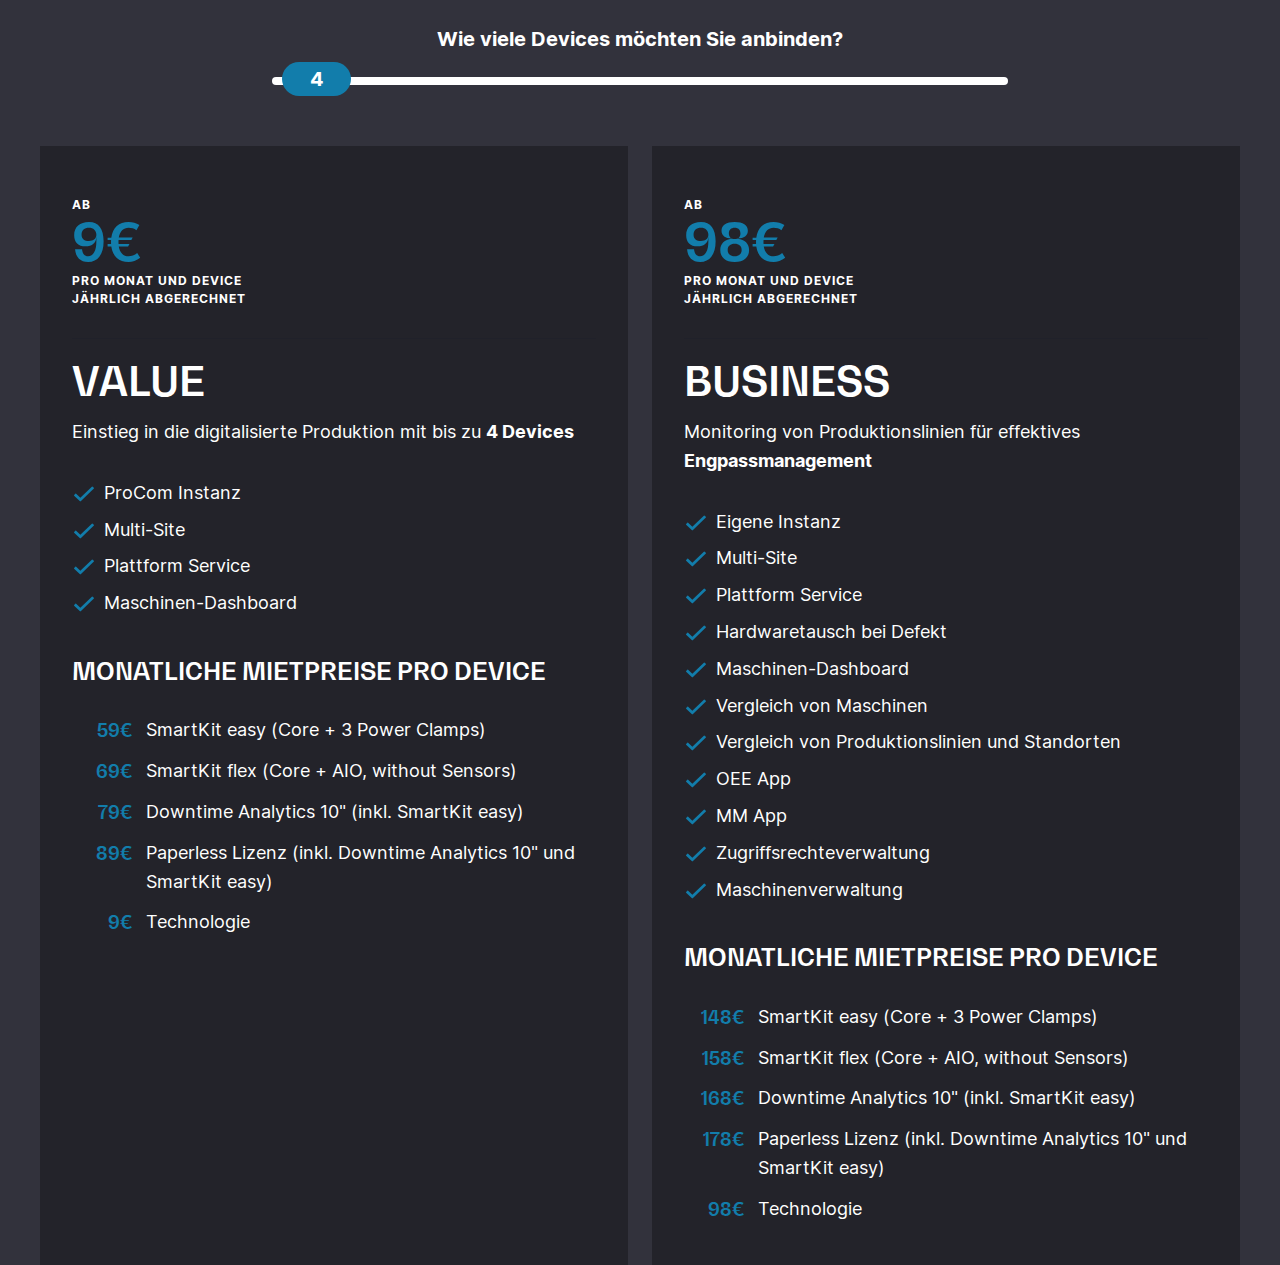
==== commit ffd3d213: "Variant with hardware prices in list." ====
--- a/index.html
+++ b/index.html
@@ -14,37 +14,6 @@
     <title>Pricing | Clouver</title>
   </head>
   <body class=" js-body" style="">
-    <div class="o-container-small">
-	  <div class="u-typo-large-bold u-text-center">
-	    Welche Hardware?
-	  </div>
-      <div class="u-mt-3 radio-buttons-container">
-	    <div class="radio-button">
-          <input class="c-hardware-input radio-button__input" type="radio" id="smartkit-easy" name="hardware" value="smartKitEasy" checked>
-          <label class="radio-button__label" for="smartkit-easy"><span class="radio-button__custom"></span>SmartKit easy (Core + 3 Power Clamps)</label>
-		</div>
-		<br>
-	    <div class="radio-button">
-          <input class="c-hardware-input radio-button__input" type="radio" id="smartkit-flex" name="hardware" value="smartKitFlex">
-          <label class="radio-button__label" for="smartkit-flex"><span class="radio-button__custom"></span>SmartKit flex (Core + AIO, without Sensors)</label>
-		</div>
-		<br>
-	    <div class="radio-button">
-          <input class="c-hardware-input radio-button__input" type="radio" id="downtime-analytics" name="hardware" value="downtimeAnalytics">
-          <label class="radio-button__label" for="downtime-analytics"><span class="radio-button__custom"></span>Downtime Analytics 10" (inkl. SmartKit easy)</label>
-		</div>
-		<br>
-	    <div class="radio-button">
-          <input class="c-hardware-input radio-button__input" type="radio" id="paperless" name="hardware" value="paperless">
-          <label class="radio-button__label" for="paperless"><span class="radio-button__custom"></span>Paperless Lizenz (inkl. Downtime Analytics 10" und SmartKit easy)</label>
-		</div>
-		<br>
-	    <div class="radio-button">
-          <input class="c-hardware-input radio-button__input" type="radio" id="technology" name="hardware" value="technology">
-          <label class="radio-button__label" for="technology"><span class="radio-button__custom"></span>Technologie</label>
-		</div>
-      </div>
-    </div>
     <div class="o-container-small">
       <div class="u-mt-3">
         <div class="u-typo-large-bold u-text-center">
@@ -71,10 +40,15 @@
         <div class="o-grid o-cols-12 o-jc-center o-gap-3 js-pricing-plans u-mt-6">
           <div class="c-pricing-tier o-col-12 o-col-6@>7 is-disabled" data-pricing-type="value" data-price-on-demand="" data-on-demand-label="Price on demand" data-minimum-label="Minimum" data-up-to-label="Up to" data-display-max-items="1" data-display-min-items="1">
             <div class="c-pricing-tier__header">
+              <div class="c-pricing-tier__price-detail">
+                <span class="c-pricing-tier__price-period">
+                Ab
+                </span>
+              </div>
               <div class="c-pricing-tier__price">
                 <span class="c-pricing-tier__price-number">177</span>€
               </div>
-              <div class="c-pricing-tier__required">Bis zu 4 Devices</div>
+              <div class="c-pricing-tier__required">BIS ZU 4 DEVICES</div>
               <div class="c-pricing-tier__price-detail">
                 <span class="c-pricing-tier__price-period">
                 Pro Monat und Device
@@ -138,6 +112,52 @@
                   </div>
                   <div class="c-checklist__item-text s-wysiwyg">
                     Maschinen-Dashboard
+                  </div>
+                </li>
+			  </ul>
+				
+              <div class="s-wysiwyg">
+                <h6 style="margin-top: 40px">MONATLICHE MIETPREISE PRO DEVICE</h6>
+			  </div>
+				
+              <ul class="c-checklist c-pricing-tier__checklist u-stack-1">
+
+                <li class="c-checklist__item">
+                  <div class="pricing-table-container">
+                    <span class="pricing-table-price pricing-table-price-1" data-hardware-type="smartKitEasy">
+                      123€
+                    </span>
+                    <div class="pricing-table-text pricing-table-text-1">
+                      SmartKit easy (Core + 3 Power Clamps)
+                    </div>
+					
+                    <span class="pricing-table-price pricing-table-price-2" data-hardware-type="smartKitFlex">
+                      123€
+                    </span>
+                    <div class="pricing-table-text pricing-table-text-2">
+                      SmartKit flex (Core + AIO, without Sensors)
+                    </div>
+					
+                    <span class="pricing-table-price pricing-table-price-3" data-hardware-type="downtimeAnalytics">
+                      123€
+                    </span>
+                    <div class="pricing-table-text pricing-table-text-3">
+                      Downtime Analytics 10" (inkl. SmartKit easy)
+                    </div>
+					
+                    <span class="pricing-table-price pricing-table-price-4" data-hardware-type="paperless">
+                      123€
+                    </span>
+                    <div class="pricing-table-text pricing-table-text-4">
+                      Paperless Lizenz (inkl. Downtime Analytics 10" und SmartKit easy)
+                    </div>
+					
+                    <span class="pricing-table-price pricing-table-price-5" data-hardware-type="technology">
+                      123€
+                    </span>
+                    <div class="pricing-table-text pricing-table-text-5">
+                      Technologie
+                    </div>
                   </div>
                 </li>
               </ul>
@@ -150,6 +170,11 @@
               <!-- </div> -->
             <!-- </div> -->
             <div class="c-pricing-tier__header">
+              <div class="c-pricing-tier__price-detail">
+                <span class="c-pricing-tier__price-period">
+                Ab
+                </span>
+              </div>
               <div class="c-pricing-tier__price">
                 <span class="c-pricing-tier__price-number">615</span>€
               </div>
@@ -304,6 +329,51 @@
                   </div>
                   <div class="c-checklist__item-text s-wysiwyg">
                     Maschinenverwaltung
+                  </div>
+                </li>
+              </ul>
+				
+              <div class="s-wysiwyg">
+                <h6 style="margin-top: 40px">MONATLICHE MIETPREISE PRO DEVICE</h6>
+			  </div>
+				
+              <ul class="c-checklist c-pricing-tier__checklist u-stack-1">
+                <li class="c-checklist__item">
+                  <div class="pricing-table-container">
+                    <span class="pricing-table-price pricing-table-price-1" data-hardware-type="smartKitEasy">
+                      123€
+                    </span>
+                    <div class="pricing-table-text pricing-table-text-1">
+                      SmartKit easy (Core + 3 Power Clamps)
+                    </div>
+					
+                    <span class="pricing-table-price pricing-table-price-2" data-hardware-type="smartKitFlex">
+                      123€
+                    </span>
+                    <div class="pricing-table-text pricing-table-text-2">
+                      SmartKit flex (Core + AIO, without Sensors)
+                    </div>
+					
+                    <span class="pricing-table-price pricing-table-price-3" data-hardware-type="downtimeAnalytics">
+                      123€
+                    </span>
+                    <div class="pricing-table-text pricing-table-text-3">
+                      Downtime Analytics 10" (inkl. SmartKit easy)
+                    </div>
+					
+                    <span class="pricing-table-price pricing-table-price-4" data-hardware-type="paperless">
+                      123€
+                    </span>
+                    <div class="pricing-table-text pricing-table-text-4">
+                      Paperless Lizenz (inkl. Downtime Analytics 10" und SmartKit easy)
+                    </div>
+					
+                    <span class="pricing-table-price pricing-table-price-5" data-hardware-type="technology">
+                      123€
+                    </span>
+                    <div class="pricing-table-text pricing-table-text-5">
+                      Technologie
+                    </div>
                   </div>
                 </li>
               </ul>
--- a/main.css
+++ b/main.css
@@ -535,11 +535,11 @@
   --token-h5-font-weight:700;
   --token-h5-font-size:0.75rem;
   --token-h5-line-height:1.125rem;
-  --token-h6-font-family:var(--token-font-family-primary);
+  --token-h6-font-family:Bw Gradual;
   --token-h6-font-weight:700;
   --token-h6-font-size:1.25rem;
   --token-h6-line-height:1.1;
-  --token-h7-font-family:var(--token-font-family-primary);
+  --token-h7-font-family:Bw Gradual;
   --token-h7-font-weight:700;
   --token-h7-font-size:1.125rem;
   --token-h7-line-height:1.1;
@@ -8232,3 +8232,58 @@
   box-shadow: 0 0 10px var(--token-color-primary);
 }
 
+.pricing-table-container {
+  display: grid;
+  column-gap: 14px;
+  row-gap: 12px;
+  grid-template-areas:
+    'price1 text1'
+	'price2 text2'
+	'price3 text3'
+	'price4 text4'
+	'price5 text5';
+  margin: 0px 0px ;
+}
+
+.pricing-table-price {
+  color: var(--token-color-primary);
+  grid-area: price;
+  font-family:"Bw Gradual";
+  min-width: 60px;
+  text-align: right;
+}
+
+.pricing-table-price-1 {
+  grid-area: price1
+}
+.pricing-table-price-2 {
+  grid-area: price2
+}
+.pricing-table-price-3 {
+  grid-area: price3
+}
+.pricing-table-price-4 {
+  grid-area: price4
+}
+.pricing-table-price-5 {
+  grid-area: price5
+}
+.pricing-table-text {
+	
+}
+
+.pricing-table-text-1 {
+  grid-area: text1
+}
+.pricing-table-text-2 {
+  grid-area: text2
+}
+.pricing-table-text-3 {
+  grid-area: text3
+}
+.pricing-table-text-4 {
+  grid-area: text4
+}
+.pricing-table-text-5 {
+  grid-area: text5
+}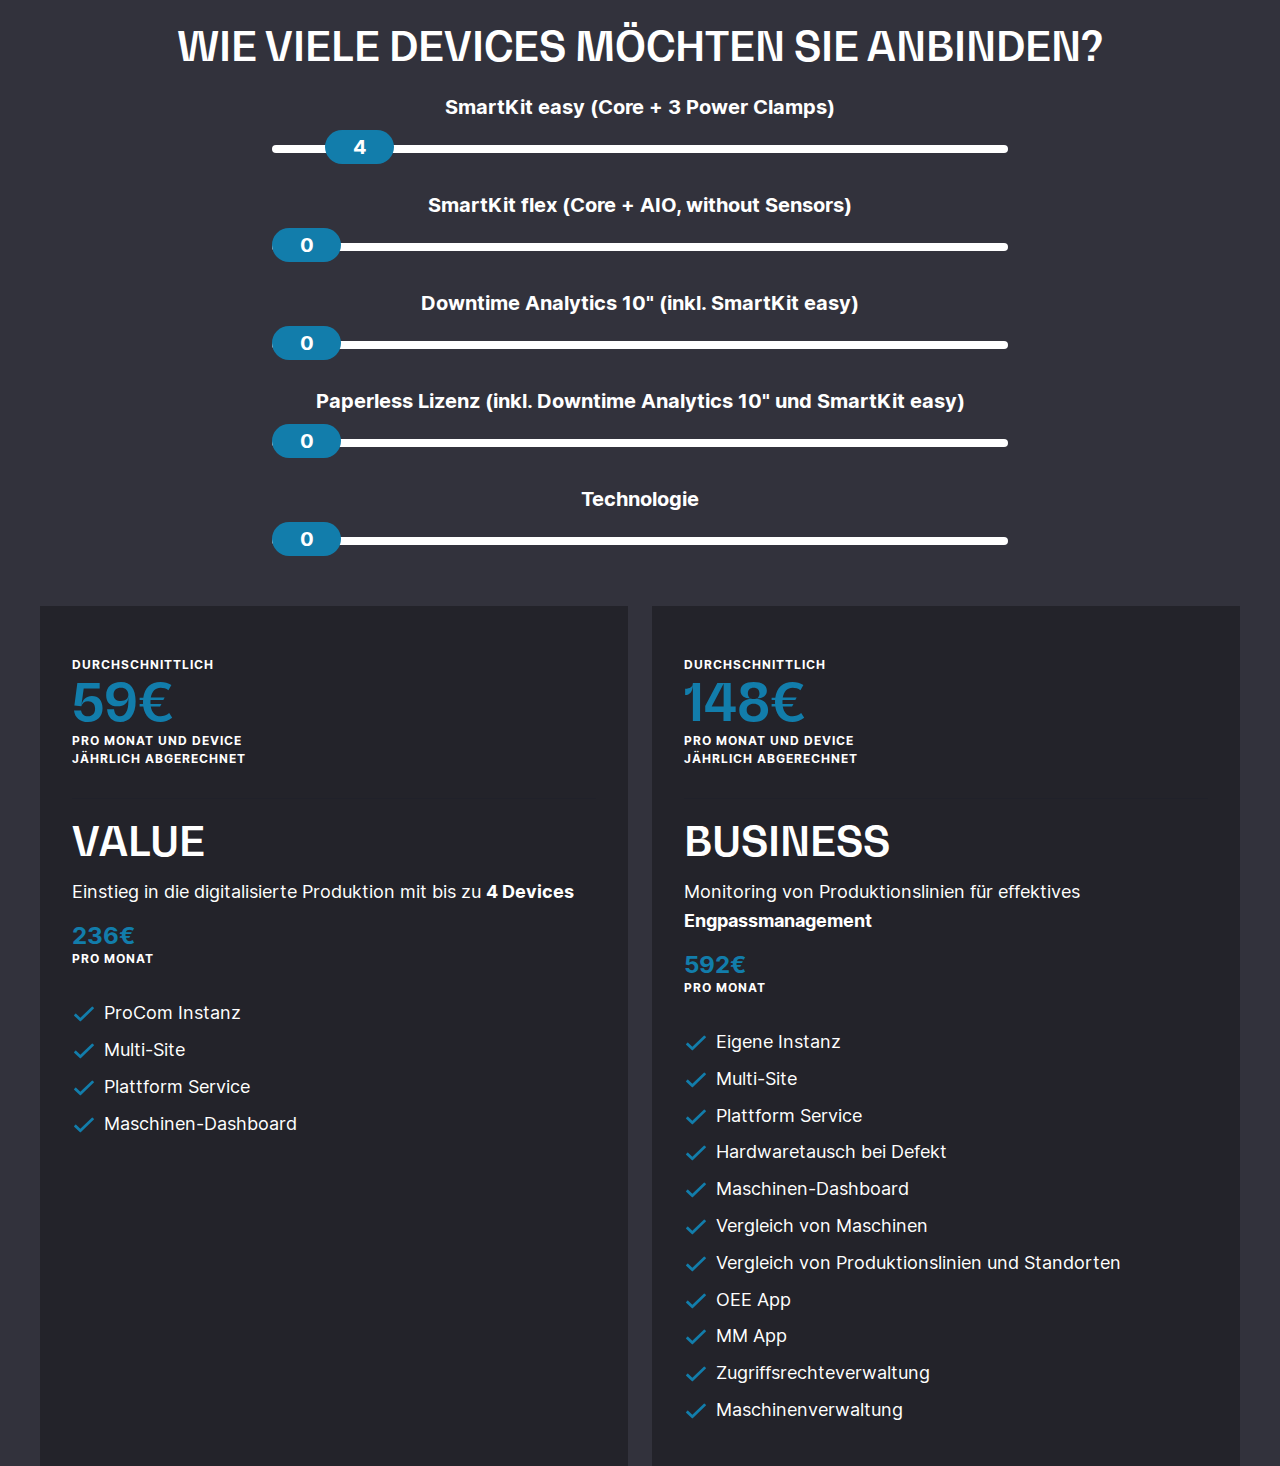
==== commit 9d082c99: "Variant with 5 sliders and average price." ====
--- a/index.html
+++ b/index.html
@@ -6,7 +6,8 @@
     <meta name="viewport" content="minimum-scale=1.0, width=device-width">
     <link rel="icon" type="image/svg+xml" href="./assets/favicon.svg">
     <link rel="icon" type="image/png" href="./assets/favicon.ico">
-    <script type="text/javascript" charset="UTF-8" async="" src="code.js"></script>
+    <script type="text/javascript" charset="UTF-8" async="" src="configuration.js"></script>
+    <script type="text/javascript" charset="UTF-8" async="" src="main.js"></script>
     <script>
       document.documentElement.classList.remove('no-js');
     </script>
@@ -14,24 +15,68 @@
     <title>Pricing | Clouver</title>
   </head>
   <body class=" js-body" style="">
-    <div class="o-container-small">
-      <div class="u-mt-3">
-        <div class="u-typo-large-bold u-text-center">
-          Wie viele Devices möchten Sie anbinden?
-        </div>
-        <div class="c-range js-range u-mt-1" style="--component-slider-thumb-width: 69px;">
-          <label class="u-visually-hidden" for="range">range</label>
-          <span class="c-range__value" style="transform: translateX(0px);">4</span>
-          <input class="c-range__input" type="range" id="range" name="range" min="1" max="250" value="4" step="1">
-          <div class="c-range__progress-bar" style="background: linear-gradient(to right, var(--token-color-primary), var(--token-color-primary) 0%, var(--token-color-neutral-0) 0%, var(--token-color-neutral-0) 100%);"></div>
-        </div>
-        <div class="c-loader js-loader o-flex o-jc-center u-mt-3 is-hidden ">
-          <div class="c-loader__container">
-            <span class="c-loader__square"></span>
-            <span class="c-loader__square"></span>
-            <span class="c-loader__square"></span>
-            <span class="c-loader__square"></span>
-          </div>
+    <div class="o-container-large">
+	  <h4 class="u-mt-3 u-text-center">
+        WIE VIELE DEVICES MÖCHTEN SIE ANBINDEN?
+      </h4>
+	</div>
+    <div class="o-container-small">
+      <div class="u-mt-3">
+        <div class="u-typo-large-bold u-text-center">
+          SmartKit easy (Core + 3 Power Clamps)
+        </div>
+        <div class="c-range js-range u-mt-1" style="--component-slider-thumb-width: 69px;" data-slider-hardware="smartKitEasy">
+          <span class="c-range__value">4</span>
+          <input class="c-range__input" type="range" id="range" name="range" min="0" max="250" value="4" step="1">
+          <div class="c-range__progress-bar" style="background: linear-gradient(to right, var(--token-color-primary), var(--token-color-primary) 0%, var(--token-color-neutral-0) 0%, var(--token-color-neutral-0) 100%);"></div>
+        </div>
+      </div>
+    </div>
+    <div class="o-container-small">
+      <div class="u-mt-3">
+        <div class="u-typo-large-bold u-text-center">
+          SmartKit flex (Core + AIO, without Sensors)
+        </div>
+        <div class="c-range js-range u-mt-1" style="--component-slider-thumb-width: 69px;" data-slider-hardware="smartKitFlex">
+          <span class="c-range__value">0</span>
+          <input class="c-range__input" type="range" id="range" name="range" min="0" max="250" value="0" step="1">
+          <div class="c-range__progress-bar" style="background: linear-gradient(to right, var(--token-color-primary), var(--token-color-primary) 0%, var(--token-color-neutral-0) 0%, var(--token-color-neutral-0) 100%);"></div>
+        </div>
+      </div>
+    </div>
+    <div class="o-container-small">
+      <div class="u-mt-3">
+        <div class="u-typo-large-bold u-text-center">
+          Downtime Analytics 10" (inkl. SmartKit easy)
+        </div>
+        <div class="c-range js-range u-mt-1" style="--component-slider-thumb-width: 69px;" data-slider-hardware="downtimeAnalytics">
+          <span class="c-range__value">0</span>
+          <input class="c-range__input" type="range" id="range" name="range" min="0" max="250" value="0" step="1">
+          <div class="c-range__progress-bar" style="background: linear-gradient(to right, var(--token-color-primary), var(--token-color-primary) 0%, var(--token-color-neutral-0) 0%, var(--token-color-neutral-0) 100%);"></div>
+        </div>
+      </div>
+    </div>
+    <div class="o-container-small">
+      <div class="u-mt-3">
+        <div class="u-typo-large-bold u-text-center">
+          Paperless Lizenz (inkl. Downtime Analytics 10" und SmartKit easy)
+        </div>
+        <div class="c-range js-range u-mt-1" style="--component-slider-thumb-width: 69px;" data-slider-hardware="paperless">
+          <span class="c-range__value">0</span>
+          <input class="c-range__input" type="range" id="range" name="range" min="0" max="250" value="0" step="1">
+          <div class="c-range__progress-bar" style="background: linear-gradient(to right, var(--token-color-primary), var(--token-color-primary) 0%, var(--token-color-neutral-0) 0%, var(--token-color-neutral-0) 100%);"></div>
+        </div>
+      </div>
+    </div>
+    <div class="o-container-small">
+      <div class="u-mt-3">
+        <div class="u-typo-large-bold u-text-center">
+          Technologie
+        </div>
+        <div class="c-range js-range u-mt-1" style="--component-slider-thumb-width: 69px;" data-slider-hardware="technology">
+          <span class="c-range__value">0</span>
+          <input class="c-range__input" type="range" id="range" name="range" min="0" max="250" value="0" step="1">
+          <div class="c-range__progress-bar" style="background: linear-gradient(to right, var(--token-color-primary), var(--token-color-primary) 0%, var(--token-color-neutral-0) 0%, var(--token-color-neutral-0) 100%);"></div>
         </div>
       </div>
     </div>
@@ -42,13 +87,13 @@
             <div class="c-pricing-tier__header">
               <div class="c-pricing-tier__price-detail">
                 <span class="c-pricing-tier__price-period">
-                Ab
+                Durchschnittlich
                 </span>
               </div>
               <div class="c-pricing-tier__price">
                 <span class="c-pricing-tier__price-number">177</span>€
               </div>
-              <div class="c-pricing-tier__required">BIS ZU 4 DEVICES</div>
+              <div class="c-pricing-tier__required">Bis zu 4 Devices</div>
               <div class="c-pricing-tier__price-detail">
                 <span class="c-pricing-tier__price-period">
                 Pro Monat und Device
@@ -65,6 +110,12 @@
                 <p>Einstieg in die digitalisierte Produktion mit bis zu <strong>4 Devices</strong></p>
                 <p></p>
               </div>
+              <div class="c-pricing-tier__price-detail">
+                <h6 class="c-pricing-tier__totalprice">615€</h6>
+                <span class="c-pricing-tier__price-period">
+                Pro Monat
+                </span>
+              </div>
               <ul class="c-checklist c-pricing-tier__checklist u-stack-1">
                 <li class="c-checklist__item">
                   <div class="c-checklist__icon c-checklist__icon--check">
@@ -112,52 +163,6 @@
                   </div>
                   <div class="c-checklist__item-text s-wysiwyg">
                     Maschinen-Dashboard
-                  </div>
-                </li>
-			  </ul>
-				
-              <div class="s-wysiwyg">
-                <h6 style="margin-top: 40px">MONATLICHE MIETPREISE PRO DEVICE</h6>
-			  </div>
-				
-              <ul class="c-checklist c-pricing-tier__checklist u-stack-1">
-
-                <li class="c-checklist__item">
-                  <div class="pricing-table-container">
-                    <span class="pricing-table-price pricing-table-price-1" data-hardware-type="smartKitEasy">
-                      123€
-                    </span>
-                    <div class="pricing-table-text pricing-table-text-1">
-                      SmartKit easy (Core + 3 Power Clamps)
-                    </div>
-					
-                    <span class="pricing-table-price pricing-table-price-2" data-hardware-type="smartKitFlex">
-                      123€
-                    </span>
-                    <div class="pricing-table-text pricing-table-text-2">
-                      SmartKit flex (Core + AIO, without Sensors)
-                    </div>
-					
-                    <span class="pricing-table-price pricing-table-price-3" data-hardware-type="downtimeAnalytics">
-                      123€
-                    </span>
-                    <div class="pricing-table-text pricing-table-text-3">
-                      Downtime Analytics 10" (inkl. SmartKit easy)
-                    </div>
-					
-                    <span class="pricing-table-price pricing-table-price-4" data-hardware-type="paperless">
-                      123€
-                    </span>
-                    <div class="pricing-table-text pricing-table-text-4">
-                      Paperless Lizenz (inkl. Downtime Analytics 10" und SmartKit easy)
-                    </div>
-					
-                    <span class="pricing-table-price pricing-table-price-5" data-hardware-type="technology">
-                      123€
-                    </span>
-                    <div class="pricing-table-text pricing-table-text-5">
-                      Technologie
-                    </div>
                   </div>
                 </li>
               </ul>
@@ -172,7 +177,7 @@
             <div class="c-pricing-tier__header">
               <div class="c-pricing-tier__price-detail">
                 <span class="c-pricing-tier__price-period">
-                Ab
+                Durchschnittlich
                 </span>
               </div>
               <div class="c-pricing-tier__price">
@@ -195,6 +200,12 @@
                 <p>Monitoring von Produktionslinien für effektives <strong>Engpassmanagement</strong></p>
                 <p></p>
               </div>
+              <div class="c-pricing-tier__price-detail">
+                <h6 class="c-pricing-tier__totalprice">615€</h6>
+                <span class="c-pricing-tier__price-period">
+                Pro Monat
+                </span>
+              </div>
               <ul class="c-checklist c-pricing-tier__checklist u-stack-1">
                 <li class="c-checklist__item">
                   <div class="c-checklist__icon c-checklist__icon--check">
@@ -332,51 +343,6 @@
                   </div>
                 </li>
               </ul>
-				
-              <div class="s-wysiwyg">
-                <h6 style="margin-top: 40px">MONATLICHE MIETPREISE PRO DEVICE</h6>
-			  </div>
-				
-              <ul class="c-checklist c-pricing-tier__checklist u-stack-1">
-                <li class="c-checklist__item">
-                  <div class="pricing-table-container">
-                    <span class="pricing-table-price pricing-table-price-1" data-hardware-type="smartKitEasy">
-                      123€
-                    </span>
-                    <div class="pricing-table-text pricing-table-text-1">
-                      SmartKit easy (Core + 3 Power Clamps)
-                    </div>
-					
-                    <span class="pricing-table-price pricing-table-price-2" data-hardware-type="smartKitFlex">
-                      123€
-                    </span>
-                    <div class="pricing-table-text pricing-table-text-2">
-                      SmartKit flex (Core + AIO, without Sensors)
-                    </div>
-					
-                    <span class="pricing-table-price pricing-table-price-3" data-hardware-type="downtimeAnalytics">
-                      123€
-                    </span>
-                    <div class="pricing-table-text pricing-table-text-3">
-                      Downtime Analytics 10" (inkl. SmartKit easy)
-                    </div>
-					
-                    <span class="pricing-table-price pricing-table-price-4" data-hardware-type="paperless">
-                      123€
-                    </span>
-                    <div class="pricing-table-text pricing-table-text-4">
-                      Paperless Lizenz (inkl. Downtime Analytics 10" und SmartKit easy)
-                    </div>
-					
-                    <span class="pricing-table-price pricing-table-price-5" data-hardware-type="technology">
-                      123€
-                    </span>
-                    <div class="pricing-table-text pricing-table-text-5">
-                      Technologie
-                    </div>
-                  </div>
-                </li>
-              </ul>
             </div>
           </div>
         </div>
--- a/main.css
+++ b/main.css
@@ -535,11 +535,11 @@
   --token-h5-font-weight:700;
   --token-h5-font-size:0.75rem;
   --token-h5-line-height:1.125rem;
-  --token-h6-font-family:Bw Gradual;
+  --token-h6-font-family:var(--token-font-family-primary);
   --token-h6-font-weight:700;
   --token-h6-font-size:1.25rem;
   --token-h6-line-height:1.1;
-  --token-h7-font-family:Bw Gradual;
+  --token-h7-font-family:var(--token-font-family-primary);
   --token-h7-font-weight:700;
   --token-h7-font-size:1.125rem;
   --token-h7-line-height:1.1;
@@ -4700,6 +4700,10 @@
   line-height:1.1;
   line-height:var(--token-h3-line-height)
 }
+.c-pricing-tier__totalprice {
+  color:#ff196a;
+  color:var(--token-color-primary);
+}
 .c-pricing-tier__required {
   font-family:Inter,Roboto,sans-serif;
   font-family:var(--token-h7-font-family);
@@ -8232,58 +8236,3 @@
   box-shadow: 0 0 10px var(--token-color-primary);
 }
 
-.pricing-table-container {
-  display: grid;
-  column-gap: 14px;
-  row-gap: 12px;
-  grid-template-areas:
-    'price1 text1'
-	'price2 text2'
-	'price3 text3'
-	'price4 text4'
-	'price5 text5';
-  margin: 0px 0px ;
-}
-
-.pricing-table-price {
-  color: var(--token-color-primary);
-  grid-area: price;
-  font-family:"Bw Gradual";
-  min-width: 60px;
-  text-align: right;
-}
-
-.pricing-table-price-1 {
-  grid-area: price1
-}
-.pricing-table-price-2 {
-  grid-area: price2
-}
-.pricing-table-price-3 {
-  grid-area: price3
-}
-.pricing-table-price-4 {
-  grid-area: price4
-}
-.pricing-table-price-5 {
-  grid-area: price5
-}
-.pricing-table-text {
-	
-}
-
-.pricing-table-text-1 {
-  grid-area: text1
-}
-.pricing-table-text-2 {
-  grid-area: text2
-}
-.pricing-table-text-3 {
-  grid-area: text3
-}
-.pricing-table-text-4 {
-  grid-area: text4
-}
-.pricing-table-text-5 {
-  grid-area: text5
-}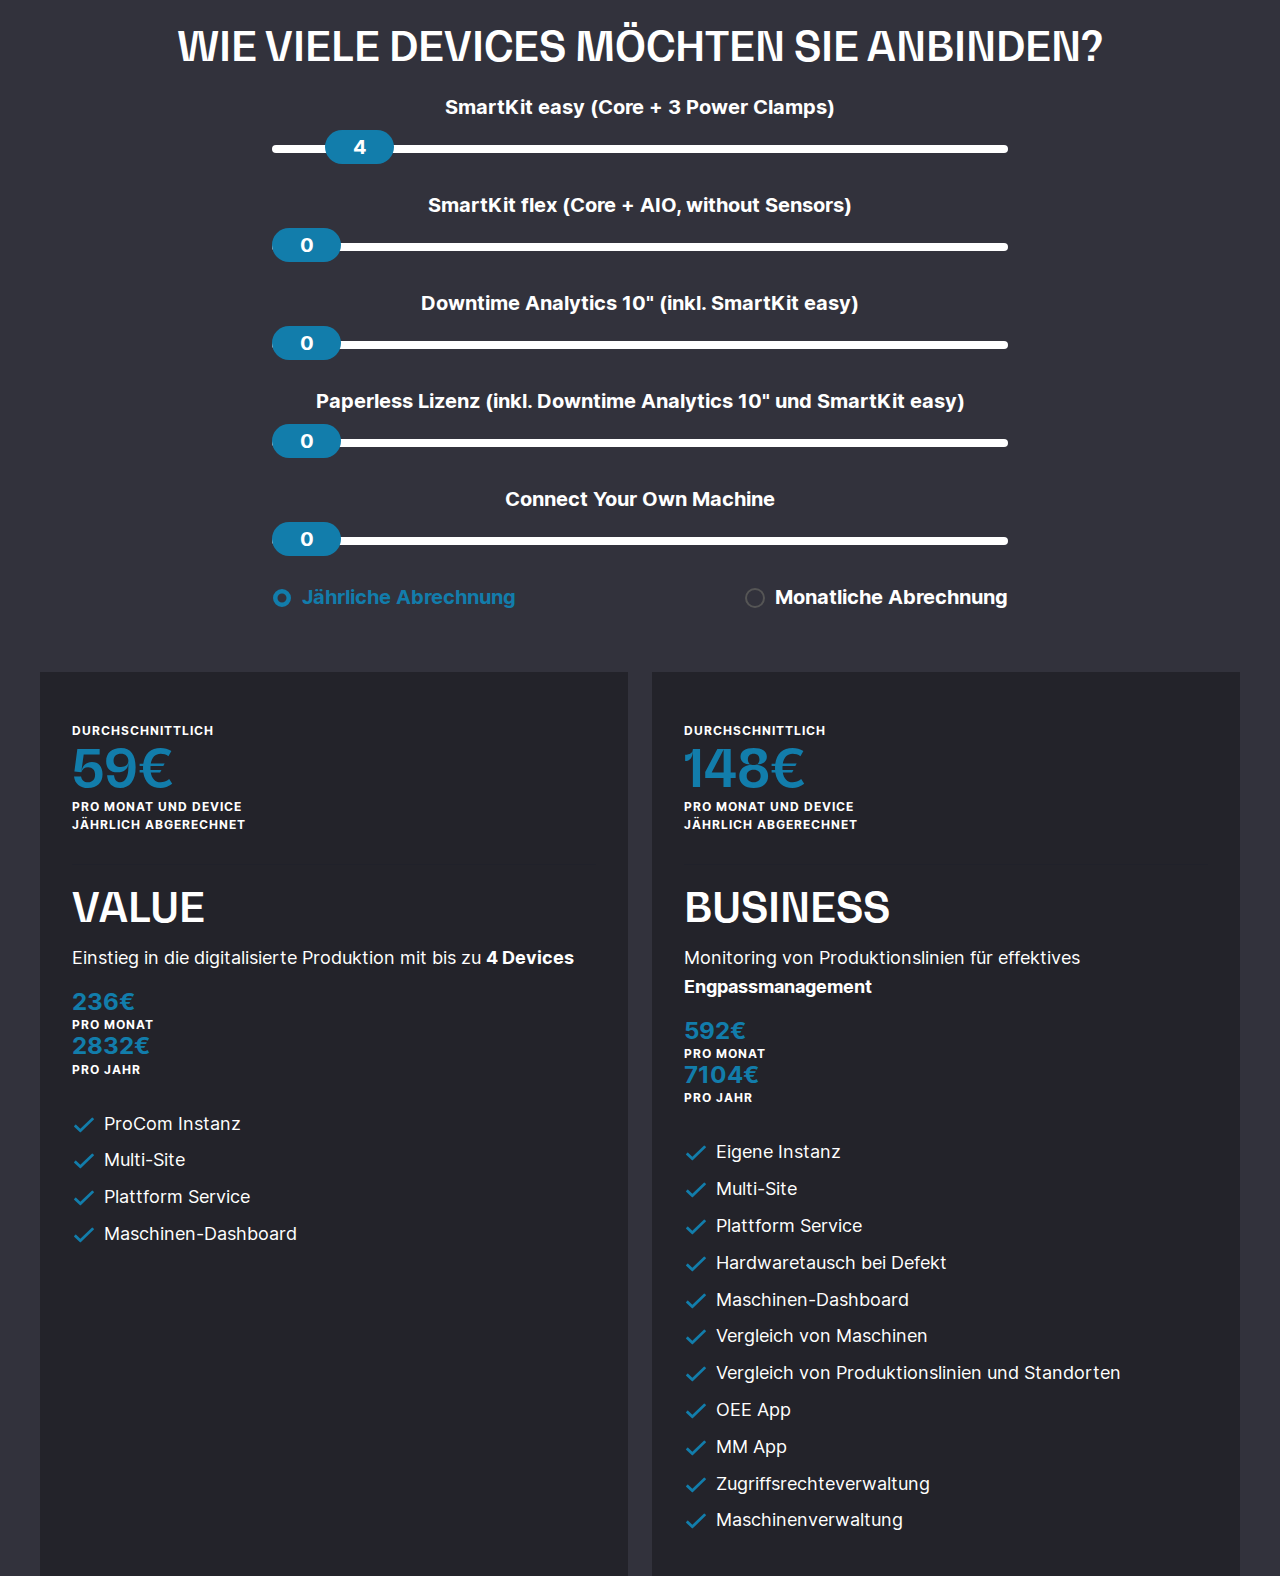
==== commit d0d8c4e8: "Separate montly and yearly billing period and update pricing model." ====
--- a/index.html
+++ b/index.html
@@ -71,7 +71,7 @@
     <div class="o-container-small">
       <div class="u-mt-3">
         <div class="u-typo-large-bold u-text-center">
-          Technologie
+          Connect Your Own Machine
         </div>
         <div class="c-range js-range u-mt-1" style="--component-slider-thumb-width: 69px;" data-slider-hardware="technology">
           <span class="c-range__value">0</span>
@@ -80,6 +80,20 @@
         </div>
       </div>
     </div>
+	
+    <div class="o-container-small">
+      <div class="u-mt-3 radio-buttons-container">
+        <div class="radio-button u-typo-large-bold">
+          <input class="c-billing-input radio-button__input" type="radio" id="yearly-billing" name="billing" value="yearlyPayment" checked>
+          <label class="radio-button__label" for="yearly-billing"><span class="radio-button__custom"></span>Jährliche Abrechnung</label>
+        </div>
+        <div class="radio-button u-typo-large-bold">
+          <input class="c-billing-input radio-button__input" type="radio" id="monthly-billing" name="billing" value="monthlyPayment">
+          <label class="radio-button__label" for="monthly-billing"><span class="radio-button__custom"></span>Monatliche Abrechnung</label>
+        </div>
+      </div>
+    </div>
+	
 	<div class="o-section u-py-0">
       <div class="o-container-large">
         <div class="o-grid o-cols-12 o-jc-center o-gap-3 js-pricing-plans u-mt-6">
@@ -98,7 +112,7 @@
                 <span class="c-pricing-tier__price-period">
                 Pro Monat und Device
                 </span>
-                <span class="c-pricing-tier__price-period">
+                <span class="c-pricing-tier__price-period c-yearly-billing">
                 Jährlich abgerechnet
                 </span>
               </div>
@@ -111,9 +125,15 @@
                 <p></p>
               </div>
               <div class="c-pricing-tier__price-detail">
-                <h6 class="c-pricing-tier__totalprice">615€</h6>
-                <span class="c-pricing-tier__price-period">
+                <h6 class="c-pricing-tier__totalprice c-pricing-monthly">615€</h6>
+                <span class="c-pricing-tier__price-period c-period-caption-total">
                 Pro Monat
+                </span>
+              </div>
+              <div class="c-pricing-tier__price-detail">
+                <h6 class="c-pricing-tier__totalprice c-pricing-yearly">615€</h6>
+                <span class="c-pricing-tier__price-period c-period-caption-total">
+                Pro Jahr
                 </span>
               </div>
               <ul class="c-checklist c-pricing-tier__checklist u-stack-1">
@@ -188,7 +208,7 @@
                 <span class="c-pricing-tier__price-period">
                 Pro Monat und Device
                 </span>
-                <span class="c-pricing-tier__price-period">
+                <span class="c-pricing-tier__price-period c-yearly-billing">
                 Jährlich abgerechnet
                 </span>
               </div>
@@ -201,9 +221,15 @@
                 <p></p>
               </div>
               <div class="c-pricing-tier__price-detail">
-                <h6 class="c-pricing-tier__totalprice">615€</h6>
-                <span class="c-pricing-tier__price-period">
+                <h6 class="c-pricing-tier__totalprice c-pricing-monthly">615€</h6>
+                <span class="c-pricing-tier__price-period c-period-caption-total">
                 Pro Monat
+                </span>
+              </div>
+              <div class="c-pricing-tier__price-detail">
+                <h6 class="c-pricing-tier__totalprice c-pricing-yearly">615€</h6>
+                <span class="c-pricing-tier__price-period c-period-caption-total">
+                Pro Jahr
                 </span>
               </div>
               <ul class="c-checklist c-pricing-tier__checklist u-stack-1">
--- a/main.css
+++ b/main.css
@@ -8182,6 +8182,8 @@
 }
 
 .radio-buttons-container {
+  display: flex;
+  justify-content: space-between;
 }
 
 .radio-button {
@@ -8202,7 +8204,7 @@
   padding-left: 30px;
   margin-bottom: 10px;
   position: relative;
-  font-size: 16px;
+  font-size: 20px;
   color: #fff;
   cursor: pointer;
   transition: all 0.3s cubic-bezier(0.23, 1, 0.320, 1);
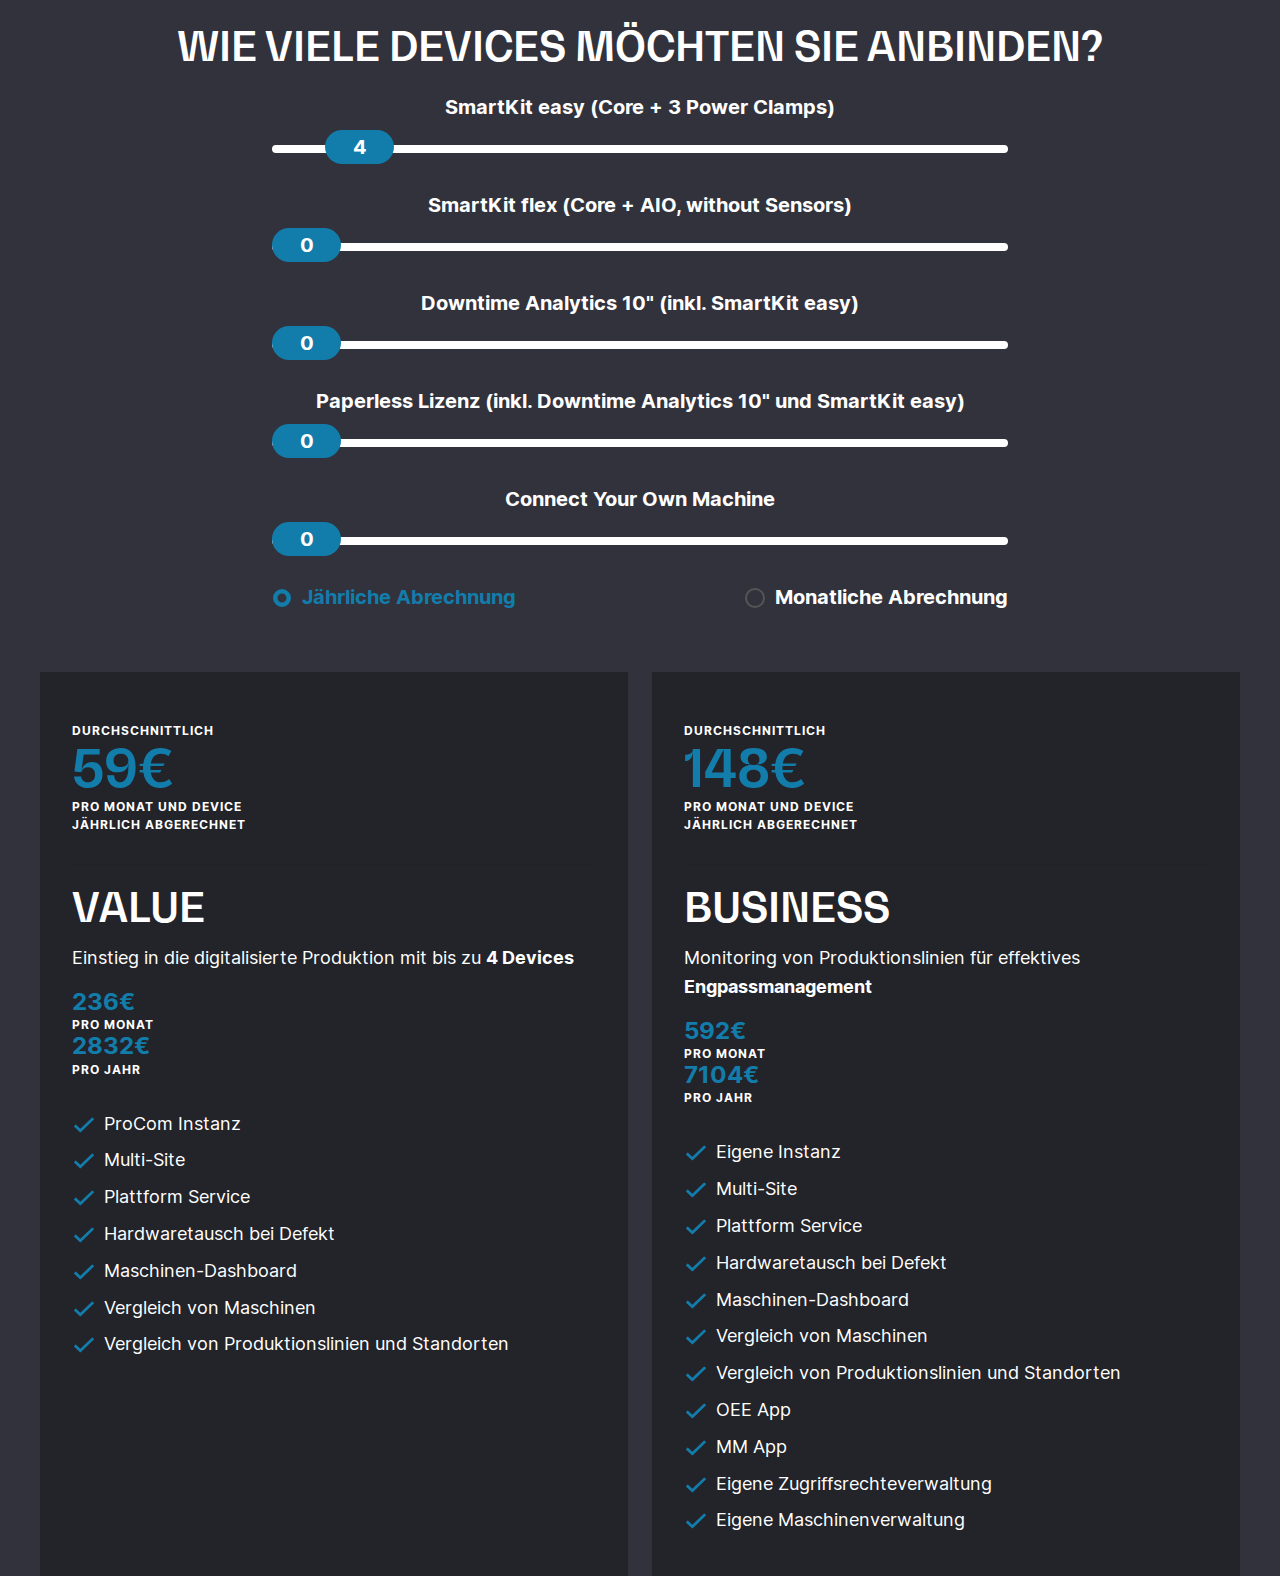
==== commit 694c3b2f: "Fix list of features." ====
--- a/index.html
+++ b/index.html
@@ -182,7 +182,43 @@
                     </span>
                   </div>
                   <div class="c-checklist__item-text s-wysiwyg">
+                    Hardwaretausch bei Defekt
+                  </div>
+                </li>
+                <li class="c-checklist__item">
+                  <div class="c-checklist__icon c-checklist__icon--check">
+                    <span class="c-icon c-checklist__icon-img c-icon--size-3" aria-hidden="true" focusable="false">
+                      <svg xmlns="http://www.w3.org/2000/svg" xmlns:xlink="http://www.w3.org/1999/xlink" viewBox="0 0 16 16" xml:space="preserve">
+                        <path d="M14.284 2.128 5.077 11.08 1.716 7.779c-.176-.136-.456-.136-.596 0l-1.015.987c-.14.136-.14.408 0 .579l4.691 4.527c.176.17.42.17.596 0L15.895 3.66c.14-.137.14-.409 0-.58l-1.015-.952c-.14-.17-.42-.17-.596 0Z"></path>
+                      </svg>
+                    </span>
+                  </div>
+                  <div class="c-checklist__item-text s-wysiwyg">
                     Maschinen-Dashboard
+                  </div>
+                </li>
+                <li class="c-checklist__item">
+                  <div class="c-checklist__icon c-checklist__icon--check">
+                    <span class="c-icon c-checklist__icon-img c-icon--size-3" aria-hidden="true" focusable="false">
+                      <svg xmlns="http://www.w3.org/2000/svg" xmlns:xlink="http://www.w3.org/1999/xlink" viewBox="0 0 16 16" xml:space="preserve">
+                        <path d="M14.284 2.128 5.077 11.08 1.716 7.779c-.176-.136-.456-.136-.596 0l-1.015.987c-.14.136-.14.408 0 .579l4.691 4.527c.176.17.42.17.596 0L15.895 3.66c.14-.137.14-.409 0-.58l-1.015-.952c-.14-.17-.42-.17-.596 0Z"></path>
+                      </svg>
+                    </span>
+                  </div>
+                  <div class="c-checklist__item-text s-wysiwyg">
+                    Vergleich von Maschinen
+                  </div>
+                </li>
+                <li class="c-checklist__item">
+                  <div class="c-checklist__icon c-checklist__icon--check">
+                    <span class="c-icon c-checklist__icon-img c-icon--size-3" aria-hidden="true" focusable="false">
+                      <svg xmlns="http://www.w3.org/2000/svg" xmlns:xlink="http://www.w3.org/1999/xlink" viewBox="0 0 16 16" xml:space="preserve">
+                        <path d="M14.284 2.128 5.077 11.08 1.716 7.779c-.176-.136-.456-.136-.596 0l-1.015.987c-.14.136-.14.408 0 .579l4.691 4.527c.176.17.42.17.596 0L15.895 3.66c.14-.137.14-.409 0-.58l-1.015-.952c-.14-.17-.42-.17-.596 0Z"></path>
+                      </svg>
+                    </span>
+                  </div>
+                  <div class="c-checklist__item-text s-wysiwyg">
+                    Vergleich von Produktionslinien und Standorten
                   </div>
                 </li>
               </ul>
@@ -353,19 +389,19 @@
                     </span>
                   </div>
                   <div class="c-checklist__item-text s-wysiwyg">
-                    Zugriffsrechteverwaltung
-                  </div>
-                </li>
-                <li class="c-checklist__item">
-                  <div class="c-checklist__icon c-checklist__icon--check">
-                    <span class="c-icon c-checklist__icon-img c-icon--size-3" aria-hidden="true" focusable="false">
-                      <svg xmlns="http://www.w3.org/2000/svg" xmlns:xlink="http://www.w3.org/1999/xlink" viewBox="0 0 16 16" xml:space="preserve">
-                        <path d="M14.284 2.128 5.077 11.08 1.716 7.779c-.176-.136-.456-.136-.596 0l-1.015.987c-.14.136-.14.408 0 .579l4.691 4.527c.176.17.42.17.596 0L15.895 3.66c.14-.137.14-.409 0-.58l-1.015-.952c-.14-.17-.42-.17-.596 0Z"></path>
-                      </svg>
-                    </span>
-                  </div>
-                  <div class="c-checklist__item-text s-wysiwyg">
-                    Maschinenverwaltung
+                    Eigene Zugriffsrechteverwaltung
+                  </div>
+                </li>
+                <li class="c-checklist__item">
+                  <div class="c-checklist__icon c-checklist__icon--check">
+                    <span class="c-icon c-checklist__icon-img c-icon--size-3" aria-hidden="true" focusable="false">
+                      <svg xmlns="http://www.w3.org/2000/svg" xmlns:xlink="http://www.w3.org/1999/xlink" viewBox="0 0 16 16" xml:space="preserve">
+                        <path d="M14.284 2.128 5.077 11.08 1.716 7.779c-.176-.136-.456-.136-.596 0l-1.015.987c-.14.136-.14.408 0 .579l4.691 4.527c.176.17.42.17.596 0L15.895 3.66c.14-.137.14-.409 0-.58l-1.015-.952c-.14-.17-.42-.17-.596 0Z"></path>
+                      </svg>
+                    </span>
+                  </div>
+                  <div class="c-checklist__item-text s-wysiwyg">
+                    Eigene Maschinenverwaltung
                   </div>
                 </li>
               </ul>
